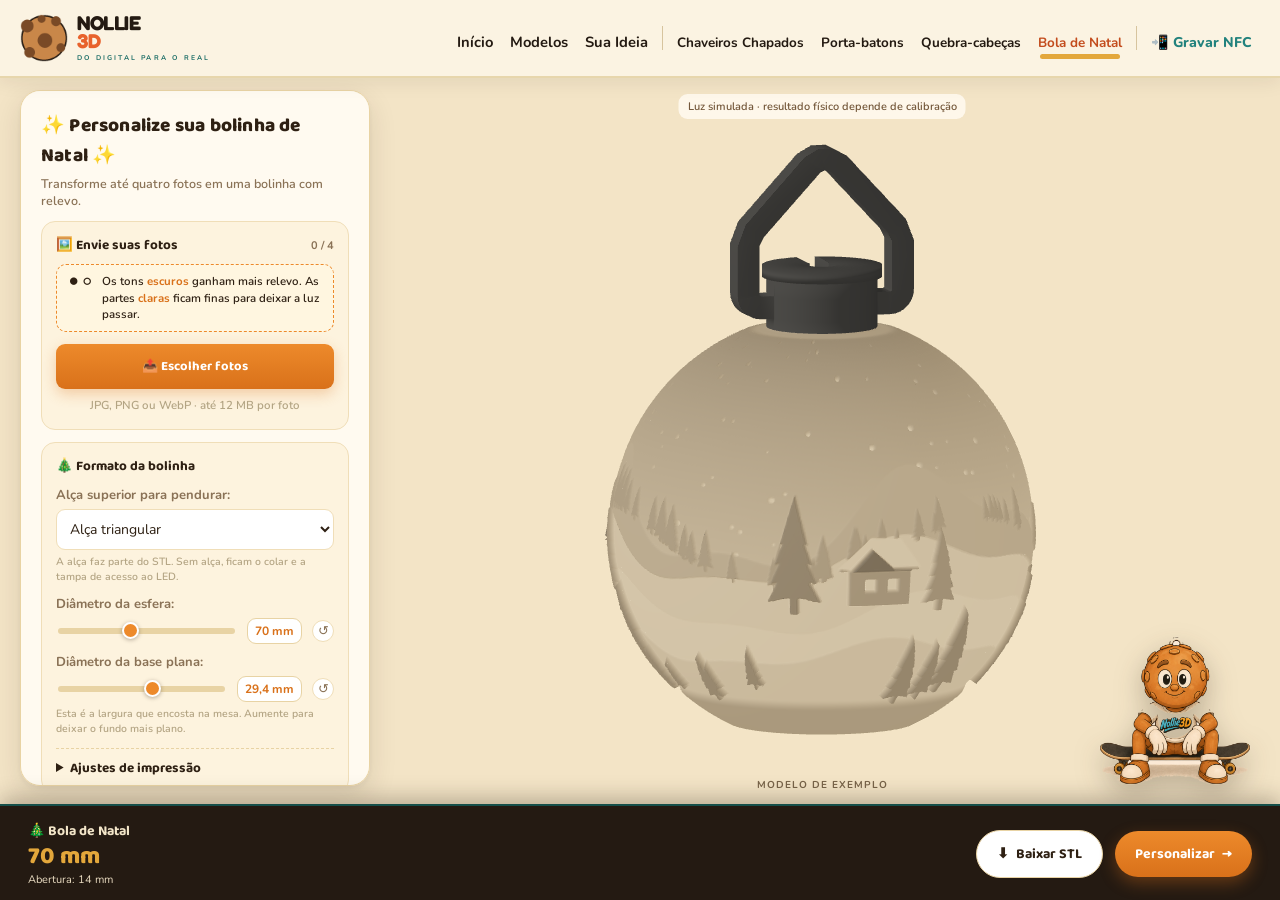
==== bolinha-de-natal.html @ ac1a0c57 "Add files via upload" ====
<!DOCTYPE html>
<html lang="pt-BR"><head><meta charset="utf-8"><meta name="viewport" content="width=device-width,initial-scale=1"><meta name="theme-color" content="#FBF4E3"><title>Nollie3D — Personalize sua Bola de Natal</title><link rel="icon" href="[data-uri]"><style>
            @import url('https://fonts.googleapis.com/css2?family=Baloo+2:wght@600;700;800&family=Fredoka:wght@500;600;700&family=Nunito:wght@0,400;0,600;0,700;0,800;1,600&display=swap');

            :root {
                --bg-page: #F6E6C8;
                --bg-card: #FFFAF0;
                --bg-card-alt: #FDF3DE;
                --border-soft: #E8D3A4;
                --border-soft-2: #F0DEB8;
                --text-dark: #2E2013;
                --text-muted: #8A7256;
                --text-faint: #B3A483;
                --accent-orange: #ED8A2B;
                --accent-orange-dark: #D9711A;
                --accent-orange-soft: #FBE1BE;
                --accent-green: #3FA34D;
                --accent-green-dark: #2E7D32;
                --accent-teal: #2FA6A0;
                --accent-teal-dark: #22827D;
                --accent-pink: #E8628F;
                --accent-red: #D9534F;
                --shadow-card: 0 10px 28px rgba(46,32,19,0.12), 0 2px 6px rgba(46,32,19,0.05);
                --radius-lg: 20px;
                --radius-md: 14px;
                --radius-sm: 9px;
                --nav-h: 72px;
                --order-h: 96px;
            }

            * { box-sizing: border-box; }

            html { -webkit-text-size-adjust: 100%; height: 100%; }

            /* Correção para mobile: force o browser a recalcular o viewport */
            html, body { min-height: 100%; min-height: -webkit-fill-available; }

            body {
                margin: 0;
                overflow: hidden;
                height: 100vh;
                height: 100dvh;
                background-color: var(--bg-page);
                color: var(--text-dark);
                font-family: 'Nunito', system-ui, sans-serif;
                overscroll-behavior: none;
            }

            h1, h2, .panel-title, .toggle-title, .card-heading, .nav-item, .nav-cta,
            .btn-outline, .btn-cta, .order-label, .order-price, .modal-btn, .modal-btn-small {
                font-family: 'Baloo 2', 'Nunito', sans-serif;
            }

            /* ===================== Topo / navegação ===================== */
            .top-nav {
                position: fixed;
                top: 0; left: 0; right: 0;
                height: var(--nav-h);
                background: var(--bg-card);
                border-bottom: 1px solid var(--border-soft);
                display: flex;
                align-items: center;
                justify-content: space-between;
                padding: 0 28px;
                z-index: 20;
                box-shadow: 0 2px 12px rgba(46,32,19,0.06);
            }
            .nav-logo { display: flex; align-items: center; }
            .nav-logo img { height: 40px; display: block; }
            .nav-links { display: flex; align-items: center; gap: 26px; }
            .nav-item {
                font-weight: 600;
                font-size: 14px;
                color: var(--text-muted);
                display: flex; align-items: center; gap: 6px;
                user-select: none;
                white-space: nowrap;
            }
            .nav-cta {
                background: var(--accent-orange-soft);
                color: var(--accent-orange-dark);
                border: 1.5px solid var(--accent-orange);
                padding: 9px 18px;
                border-radius: 999px;
                font-weight: 700;
                font-size: 13px;
                display: flex; align-items: center; gap: 6px;
                white-space: nowrap;
            }
            .nav-links a { text-decoration: none; }
            .nav-right { display: flex; align-items: center; gap: 20px; }
            .cart-badge, .user-btn {
                display: flex; align-items: center; gap: 6px;
                font-weight: 700; font-size: 14px;
                color: var(--text-dark);
                background: none; border: none; cursor: pointer;
                font-family: 'Baloo 2', sans-serif;
                padding: 4px;
            }
            .cart-badge { cursor: default; color: var(--text-muted); }
            .user-btn:hover { color: var(--accent-orange-dark); }

            /* Botão que mostra/oculta o painel de opções — só aparece no celular
               (ver media query mais abaixo), pra deixar o modelo 3D visível por
               padrão em telas pequenas, sem o painel tampando tudo. */
            .panel-toggle-btn {
                display: none;
                align-items: center; justify-content: center;
                background: var(--accent-orange-soft);
                border: 1.5px solid var(--accent-orange);
                color: var(--accent-orange-dark);
                width: 40px; height: 40px;
                border-radius: 50%;
                font-size: 17px;
                cursor: pointer;
                flex-shrink: 0;
            }

            /* Botão de menu (☰) — agrupa Início/Modelos/Sua Ideia e os modos
               Chaveiro/Porta-batom num menu que abre por baixo do cabeçalho,
               só no celular. Fica ao lado do botão de opções (⚙), sem sobrepor
               nada, pra facilitar o toque. */
            .mobile-menu-btn {
                display: none;
                align-items: center; justify-content: center;
                background: #fff;
                border: 1.5px solid var(--border-soft);
                color: var(--text-dark);
                width: 40px; height: 40px;
                border-radius: 50%;
                font-size: 16px;
                cursor: pointer;
                flex-shrink: 0;
            }
            .nollie-header-icons { display: none; align-items: center; gap: 8px; margin-left: auto; }

            /* ===================== Painel lateral ===================== */
            #ui-container {
                position: fixed;
                top: calc(var(--nav-h) + 18px);
                left: 20px;
                z-index: 10;
                background: var(--bg-card);
                border: 1px solid var(--border-soft);
                padding: 20px 20px 16px;
                border-radius: var(--radius-lg);
                box-shadow: var(--shadow-card);
                max-width: 350px;
                width: 350px;
                max-height: calc(100vh - var(--nav-h) - var(--order-h) - 36px);
                overflow-y: auto;
            }
            .panel-title {
                margin: 0;
                font-size: 19px;
                font-weight: 800;
                color: var(--text-dark);
                letter-spacing: .2px;
            }
            .panel-sub {
                margin: 4px 0 0;
                font-size: 12.5px;
                color: var(--text-muted);
                font-weight: 600;
            }

            .upload-area { margin-top: 12px; }
            .upload-btn {
                display: flex; align-items: center; justify-content: center; gap: 8px;
                width: 100%;
                background: linear-gradient(180deg, var(--accent-orange), var(--accent-orange-dark));
                color: #fff;
                font-family: 'Baloo 2', sans-serif;
                font-weight: 700;
                font-size: 13.5px;
                padding: 12px;
                border-radius: var(--radius-sm);
                cursor: pointer;
                border: none;
                box-shadow: 0 5px 14px rgba(217,113,26,.30);
                transition: transform .12s ease, box-shadow .12s ease;
            }
            .upload-btn:hover { transform: translateY(-1px); box-shadow: 0 7px 18px rgba(217,113,26,.4); }
            input[type="file"]#imageInput {
                position: absolute;
                width: 1px; height: 1px;
                padding: 0; margin: -1px;
                overflow: hidden;
                clip: rect(0,0,0,0);
                white-space: nowrap;
                border: 0;
            }
            .upload-filename {
                display: block;
                margin-top: 8px;
                font-size: 11.5px;
                color: var(--text-faint);
                font-weight: 600;
                text-align: center;
            }

            .option-group {
                margin-top: 12px;
                background: var(--bg-card-alt);
                border: 1px solid var(--border-soft-2);
                padding: 12px 14px;
                border-radius: var(--radius-md);
            }
            .option-group label { display: flex; align-items: center; gap: 8px; font-size: 13px; cursor: pointer; margin-bottom: 5px; }

            .card-heading {
                display: flex; align-items: center; gap: 8px;
                font-weight: 700; font-size: 13.5px; color: var(--text-dark);
                margin-bottom: 2px;
            }
            .chk-badge {
                width: 17px; height: 17px; border-radius: 6px;
                background: var(--accent-green); color: #fff;
                font-size: 11px; font-weight: 800;
                display: flex; align-items: center; justify-content: center;
                flex-shrink: 0;
            }

            /* Linha com toggle (chave liga/desliga) para opções booleanas */
            .toggle-row { display: flex; align-items: center; gap: 10px; cursor: pointer; margin-bottom: 0; }
            .toggle-title { flex-grow: 1; font-weight: 700; font-size: 13.5px; color: var(--text-dark); line-height: 1.3; }
            .toggle-title small { display: block; font-weight: 600; font-size: 11px; color: var(--text-muted); }
            .toggle-switch { position: relative; display: inline-block; width: 40px; height: 23px; flex-shrink: 0; }
            .toggle-switch input { opacity: 0; width: 0; height: 0; position: absolute; }
            .toggle-slider {
                position: absolute; inset: 0; background: #E3D2AC;
                border-radius: 999px; cursor: pointer; transition: background .18s ease;
            }
            .toggle-slider::before {
                content: ""; position: absolute; width: 17px; height: 17px; left: 3px; top: 3px;
                background: #fff; border-radius: 50%; transition: transform .18s ease;
                box-shadow: 0 1px 3px rgba(0,0,0,.25);
            }
            .toggle-switch input:checked + .toggle-slider { background: var(--accent-green); }
            .toggle-switch input:checked + .toggle-slider::before { transform: translateX(17px); }
            .toggle-switch input:focus-visible + .toggle-slider { outline: 2px solid var(--accent-teal); outline-offset: 2px; }
            .toggle-hint { font-size: 11px; color: var(--text-faint); margin-top: 4px; font-weight: 600; }

            .sub-menu {
                margin-left: 4px; margin-top: 10px; padding-left: 12px;
                border-left: 2px solid var(--accent-teal);
            }
            .sub-menu.ring-sub { border-left-color: var(--accent-orange); }

            .mini-check {
                display: flex; align-items: center; gap: 8px;
                font-size: 12px; color: var(--text-muted); font-weight: 600; cursor: pointer;
                margin-top: 8px; margin-bottom: 0;
            }
            .mini-check:first-child { margin-top: 0; }
            .mini-check input[type="checkbox"] {
                appearance: none; -webkit-appearance: none;
                width: 16px; height: 16px; flex-shrink: 0;
                border: 2px solid var(--accent-orange); border-radius: 5px;
                background: #fff; cursor: pointer; position: relative;
            }
            .mini-check input[type="checkbox"]:checked { background: var(--accent-orange); }
            .mini-check input[type="checkbox"]:checked::after {
                content: "\2713"; position: absolute; inset: 0;
                display: flex; align-items: center; justify-content: center;
                color: #fff; font-size: 11px; font-weight: 800;
            }

            .field-label { font-size: 12px; color: var(--text-muted); font-weight: 700; margin-bottom: 4px; display: block; }
            .field-note { font-size: 10.5px; color: var(--text-faint); margin-top: 4px; font-weight: 600; }

            /* ===== Pequenos guias visuais: explicam o que cada função faz na peça ===== */
            .mini-guide {
                display: flex; align-items: flex-start; gap: 8px;
                background: #FFF6E0; border: 1.5px dashed var(--accent-orange);
                border-radius: 10px; padding: 8px 10px; margin: 8px 0 10px;
                font-size: 11.5px; line-height: 1.45; color: var(--text-dark); font-weight: 600;
            }
            .mini-guide .mini-guide-icon { font-size: 16px; line-height: 1.2; flex-shrink: 0; }
            .mini-guide strong { color: var(--accent-orange-dark); }
            .mini-guide.teal { background: #EAF7F6; border-color: var(--accent-teal); }
            .mini-guide.teal strong { color: var(--accent-teal-dark); }
            .mini-guide.pink { background: #FCEAF1; border-color: var(--accent-pink); }
            .mini-guide.pink strong { color: var(--accent-pink); }
            .mini-guide.green { background: #EAF7EC; border-color: var(--accent-green); }
            .mini-guide.green strong { color: var(--accent-green-dark); }

            /* Cabeçalhos de sub-seção numerados (usados no porta-batom) */
            .step-heading { display: flex; align-items: center; gap: 8px; margin: 4px 0 6px; padding-top: 8px; border-top: 1px dashed var(--border-soft-2); }
            .step-heading:first-of-type { border-top: none; padding-top: 0; }
            .step-badge {
                width: 20px; height: 20px; border-radius: 50%;
                background: var(--accent-orange); color: #fff;
                font-size: 11px; font-weight: 800;
                display: flex; align-items: center; justify-content: center; flex-shrink: 0;
            }
            .step-badge.teal { background: var(--accent-teal); }
            .section-title { font-family: 'Baloo 2', sans-serif; font-weight: 800; font-size: 13.5px; color: var(--text-dark); }

            .slider-container { display: flex; align-items: center; gap: 10px; font-size: 13px; }
            .slider-container input[type="range"] {
                flex-grow: 1; cursor: pointer;
                -webkit-appearance: none; appearance: none;
                height: 6px; border-radius: 999px;
                background: var(--border-soft);
                outline: none;
            }
            .slider-container input[type="range"]::-webkit-slider-thumb {
                -webkit-appearance: none;
                width: 17px; height: 17px; border-radius: 50%;
                background: var(--accent-orange);
                border: 2px solid #fff;
                box-shadow: 0 1px 4px rgba(46,32,19,.35);
                cursor: pointer;
            }
            .slider-container input[type="range"]::-moz-range-thumb {
                width: 17px; height: 17px; border-radius: 50%;
                background: var(--accent-orange);
                border: 2px solid #fff;
                box-shadow: 0 1px 4px rgba(46,32,19,.35);
                cursor: pointer;
            }
            .slider-val-input {
                width: 50px;
                text-align: right;
                font-weight: 800;
                color: var(--accent-orange-dark);
                background: #fff;
                border: 1px solid var(--border-soft);
                border-radius: var(--radius-sm);
                font-size: 13px;
                padding: 4px 6px;
                font-family: 'Nunito', sans-serif;
            }
            .slider-val-input:focus { outline: none; border-color: var(--accent-orange); }
            .unit-label { font-size: 12px; color: var(--text-muted); min-width: 16px; }

            .reset-field-btn {
                flex: 0 0 auto;
                width: 22px; height: 22px;
                border-radius: 50%;
                border: 1px solid var(--border-soft-2);
                background: #fff;
                color: var(--text-muted);
                cursor: pointer;
                display: flex; align-items: center; justify-content: center;
                font-size: 13px; line-height: 1; padding: 0;
                transition: background .15s, color .15s, border-color .15s, transform .2s;
            }
            .reset-field-btn:hover { background: var(--accent-orange); color: #fff; border-color: var(--accent-orange); transform: rotate(-70deg); }
            .reset-field-btn:active { transform: rotate(-140deg) scale(0.92); }

            /* Overlay de carregamento — fica fixo sobre o preview 3D (e não só
               dentro do painel lateral) porque no celular o painel de opções
               costuma estar fechado durante o upload/processamento; assim o
               usuário sempre vê que algo está acontecendo, não importa a tela.
               Fica centralizado na tela pra não ser coberto pela barra de
               encomenda fixa no rodapé. */
            #loading {
                display: none;
                position: fixed;
                left: 50%;
                top: 50%;
                transform: translate(-50%, -50%);
                z-index: 200;
                align-items: center;
                gap: 11px;
                background: rgba(46,32,19,0.92);
                color: #FFF7EA;
                font-weight: 700;
                font-size: 13px;
                padding: 13px 20px;
                border-radius: 999px;
                box-shadow: 0 12px 28px rgba(46,32,19,0.35), 0 2px 8px rgba(46,32,19,0.2);
                max-width: min(86vw, 360px);
                animation: loading-pop .18s ease-out;
            }
            .loading-spinner {
                width: 18px;
                height: 18px;
                flex-shrink: 0;
                border-radius: 50%;
                border: 2.5px solid rgba(255,247,234,0.28);
                border-top-color: var(--accent-orange);
                animation: loading-spin .7s linear infinite;
            }
            @keyframes loading-spin { to { transform: rotate(360deg); } }
            @keyframes loading-pop {
                from { opacity: 0; transform: translate(-50%, -50%) scale(.94); }
                to   { opacity: 1; transform: translate(-50%, -50%) scale(1); }
            }

            #ui-container::-webkit-scrollbar { width: 8px; }
            #ui-container::-webkit-scrollbar-thumb { background: var(--border-soft); border-radius: 4px; }
            #ui-container::-webkit-scrollbar-track { background: transparent; }

            /* --- Cores de filamento --- */
            .swatch-grid { display: flex; flex-wrap: wrap; gap: 8px; }
            .swatch-btn {
                width: 28px; height: 28px; border-radius: 50%;
                border: 2px solid var(--border-soft);
                cursor: pointer; padding: 0; position: relative;
                transition: transform 0.15s, border-color 0.15s;
            }
            .swatch-btn:hover { transform: scale(1.12); }
            .swatch-btn.selected {
                border-color: var(--accent-orange);
                box-shadow: 0 0 0 2px rgba(237,138,43,0.30);
            }
            .swatch-btn.neutral {
                background-image:
                    linear-gradient(45deg, #d8c397 25%, transparent 25%, transparent 75%, #d8c397 75%),
                    linear-gradient(45deg, #d8c397 25%, transparent 25%, transparent 75%, #d8c397 75%);
                background-color: #fff;
                background-size: 8px 8px;
                background-position: 0 0, 4px 4px;
            }
            .swatch-btn.preview-only { opacity: .48; filter: saturate(.8); border-style: dashed; }
            .swatch-btn.preview-only:hover { opacity: .82; }
            .swatch-btn.preview-only.selected { opacity: .9; }
            .swatch-btn.preview-only.available { opacity: 1; filter: none; border-style: solid; }
            .filament-preview-note { font-size: 11px; color: var(--text-muted); margin-top: 6px; min-height: 14px; }
            .filament-selected-label { font-size: 11px; color: var(--accent-green-dark); margin-top: 6px; min-height: 14px; font-weight: 700; }
            #filamentEmptyMsg { font-size: 11px; color: var(--text-muted); }
            #openAdminBtn {
                margin-top: 12px;
                background: none;
                border: 1px solid var(--border-soft);
                color: var(--text-muted);
                font-size: 11px;
                padding: 7px 8px;
                border-radius: var(--radius-sm);
                cursor: pointer;
                width: 100%;
                font-weight: 700;
            }
            #openAdminBtn:hover { border-color: var(--accent-orange); color: var(--accent-orange-dark); }

            /* --- Orçamento --- */
            .budget-grid { font-size: 12px; color: var(--text-muted); margin-top: 8px; display: grid; grid-template-columns: 1fr auto; row-gap: 6px; font-weight: 600; }
            .budget-grid .hl { color: var(--accent-green-dark); font-weight: 800; }
            /* Os cálculos internos não são exibidos ao cliente; o valor final fica
               no rodapé e o desconto por quantidade continua no painel. */
            .automatic-budget-details { display: none; }
            #budgetNfcValueAdd, #nfcValueAddNote, #laborNote { display: none !important; }
            .budget-grid span:has(+ #budgetNfcValueAdd) { display: none; }

            /* --- Modal de administração --- */
            .modal-overlay {
                position: fixed; inset: 0;
                background: rgba(46,32,19,0.5);
                z-index: 100;
                display: flex; align-items: center; justify-content: center;
            }
            .modal-box {
                background: var(--bg-card);
                border: 1px solid var(--border-soft);
                border-radius: var(--radius-lg);
                padding: 22px;
                width: 320px; max-width: 90vw; max-height: 80vh;
                overflow-y: auto;
                box-shadow: var(--shadow-card);
                color: var(--text-dark);
            }
            .modal-box h2 { font-family: 'Baloo 2', sans-serif; }
            .modal-close { background: none; border: none; color: var(--text-muted); font-size: 18px; cursor: pointer; line-height: 1; }
            .modal-close:hover { color: var(--text-dark); }
            .fit-preview-overlay { z-index: 130; background: rgba(20, 28, 27, .92); }
            /* O chaveiro usa o mesmo palco 1:1 do porta-batom. A diferença é que
               nele o molde é a própria silhueta, e não uma caixa retangular. */
            .fit-preview-overlay.keychain-fit-preview .fit-model { border:0; border-radius:0; background:transparent; box-shadow:none; }
            .fit-preview-overlay.keychain-fit-preview .fit-height-guide { left:calc(100% + 16px); right:auto; }
            .fit-preview-overlay.keychain-fit-preview .fit-height-guide::before { left:6px; right:auto; border-left:1px solid #fff; border-right:0; }
            .fit-preview-overlay.keychain-fit-preview .fit-height-label { left:22px; right:auto; }
            .fit-preview-toolbar { position:absolute; top:16px; left:16px; right:16px; z-index:3; display:flex; justify-content:space-between; gap:12px; align-items:flex-start; color:#fff; pointer-events:none; }
            .fit-preview-toolbar > * { pointer-events:auto; }
            .fit-preview-title { margin:0; font:800 18px/1.1 'Baloo 2',sans-serif; }
            .fit-preview-help { margin:4px 0 0; max-width:620px; font:600 12px/1.35 'Nunito',sans-serif; color:#e7f2ef; }
            .fit-preview-calibrate { border:1px solid #f3e6c9; border-radius:9px; background:#e3a73b; color:#241a12; font:800 12px 'Nunito',sans-serif; padding:9px 12px; cursor:pointer; white-space:nowrap; }
            .fit-preview-close { border:1px solid rgba(255,255,255,.55); border-radius:50%; width:36px; height:36px; background:#fff; color:#173d39; cursor:pointer; font-size:20px; }
            .fit-preview-stage { position:absolute; inset:0; z-index:1; overflow:hidden; display:flex; align-items:center; justify-content:center; }
            .fit-preview-controls { position:absolute; z-index:3; left:16px; bottom:16px; width:min(300px,calc(100vw - 32px)); padding:12px; border:1px solid rgba(255,255,255,.35); border-radius:12px; background:rgba(12,38,35,.92); color:#fff; box-shadow:0 6px 22px rgba(0,0,0,.3); font:600 12px 'Nunito',sans-serif; }
            .fit-preview-controls label { display:block; margin-top:8px; }
            .fit-preview-controls .fit-control-line { display:flex; align-items:center; gap:8px; margin-top:3px; }
            .fit-preview-controls input[type="range"] { flex:1; accent-color:#e3a73b; }
            .fit-preview-controls input[type="number"] { width:58px; padding:5px; border:1px solid #b8d8d2; border-radius:6px; font:700 12px 'Nunito',sans-serif; }
            .fit-model { position:relative; flex:none; border:2px solid #f3e6c9; border-radius:14px 14px 7px 7px; background:rgba(28,104,96,.38); box-shadow:0 0 0 1px rgba(255,255,255,.22), 0 8px 30px rgba(0,0,0,.38); }
            .fit-cavity { position:absolute; left:50%; transform:translateX(-50%); top:0; height:100%; border:2px dashed #fff; border-bottom:0; background:rgba(255,255,255,.10); box-sizing:border-box; }
            .fit-diameter-guide { position:absolute; left:50%; transform:translateX(-50%); top:-22px; height:14px; border-left:1px solid #fff; border-right:1px solid #fff; }
            .fit-diameter-guide::before { content:''; position:absolute; top:6px; left:0; right:0; border-top:1px solid #fff; }
            .fit-diameter-label { position:absolute; top:-43px; left:50%; transform:translateX(-50%); color:#fff; white-space:nowrap; font:700 12px 'Nunito',sans-serif; }
            .fit-height-guide { position:absolute; right:calc(100% + 16px); top:0; width:14px; border-top:1px solid #fff; border-bottom:1px solid #fff; }
            .fit-height-guide::before { content:''; position:absolute; right:6px; top:0; bottom:0; border-right:1px solid #fff; }
            .fit-height-label { position:absolute; right:22px; top:50%; transform:translateY(-50%); color:#fff; white-space:nowrap; font:700 12px 'Nunito',sans-serif; }
            .fit-keychain-silhouette { position:absolute; inset:0; width:100%; height:100%; overflow:visible; filter:drop-shadow(0 5px 10px rgba(0,0,0,.38)); }
            .fit-keychain-silhouette path { fill:rgba(45,151,139,.7); stroke:#f3e6c9; stroke-width:1.5; vector-effect:non-scaling-stroke; }
            .fit-coin { position:absolute; border-radius:50%; box-sizing:border-box; background:radial-gradient(circle,#d8c990 0 45%,#a9802b 47% 100%); border:2px solid #f3df92; box-shadow:0 2px 8px rgba(0,0,0,.45); color:#382d10; display:grid; place-items:center; font:800 10px 'Nunito',sans-serif; }
            .fit-screen-warning { position:absolute; z-index:2; bottom:16px; left:50%; transform:translateX(-50%); max-width:min(680px,90vw); padding:9px 12px; border-radius:10px; background:rgba(0,0,0,.6); color:#fff4c6; font:600 12px/1.35 'Nunito',sans-serif; text-align:center; }
            .modal-input {
                width: 100%; box-sizing: border-box;
                padding: 9px 10px; margin-top: 8px;
                background: #fff;
                border: 1px solid var(--border-soft);
                border-radius: var(--radius-sm);
                color: var(--text-dark);
                font-size: 13px;
                font-family: 'Nunito', sans-serif;
            }
            .modal-btn {
                width: 100%; margin-top: 12px; padding: 11px;
                background: linear-gradient(180deg, var(--accent-orange), var(--accent-orange-dark));
                color: #fff; border: none; border-radius: 999px;
                cursor: pointer; font-weight: 700;
            }
            .modal-btn-small {
                padding: 7px 11px;
                background: var(--bg-card-alt);
                color: var(--text-dark);
                border: 1px solid var(--border-soft);
                border-radius: var(--radius-sm);
                cursor: pointer; font-size: 12px; font-weight: 700;
            }
            .filament-row { display: flex; align-items: center; gap: 8px; padding: 8px 0; border-bottom: 1px solid var(--border-soft-2); font-size: 13px; }
            .filament-row .dot { width: 18px; height: 18px; border-radius: 50%; flex-shrink: 0; border: 1px solid var(--border-soft); }
            .filament-row .name { flex-grow: 1; }
            .filament-row .del-btn { background: none; border: none; color: var(--accent-red); cursor: pointer; font-size: 15px; }
            .order-confirm-box { width: 460px; }
            .order-confirm-box p, .order-confirm-box li { font-size: 13px; line-height: 1.45; }
            .order-warning { padding: 11px; border-radius: var(--radius-sm); background: #fff3d9; color: #704b00; }
            .order-confirm-box textarea { min-height: 74px; resize: vertical; }
            .order-confirm-actions { display: flex; gap: 8px; margin-top: 12px; }
            .order-confirm-actions button { margin-top: 0; }

            /* ===================== Canvas 3D ===================== */
            #canvas-container { width: 100vw; height: 100vh; height: 100dvh; touch-action: none; }
            #canvas-container canvas { display: block; width: 100% !important; height: 100% !important; touch-action: none; }

            /* ===================== Mascote + dica ===================== */
            #mascotDock {
                position: fixed;
                right: 26px;
                bottom: calc(var(--order-h) + 16px);
                z-index: 15;
                display: flex;
                flex-direction: column;
                align-items: flex-end;
                pointer-events: none;
            }
            #mascotImg {
                width: 158px;
                height: auto;
                display: block;
                pointer-events: auto;
                cursor: pointer;
                filter: drop-shadow(0 10px 14px rgba(46,32,19,0.28));
                user-select: none;
                -webkit-user-drag: none;
            }
            #mascotTooltip {
                pointer-events: auto;
                position: relative;
                margin-bottom: 14px;
                margin-right: 6px;
                max-width: 210px;
                background: var(--bg-card);
                border: 1.5px solid var(--border-soft);
                border-radius: 16px;
                padding: 12px 14px 11px;
                box-shadow: var(--shadow-card);
                opacity: 0;
                transform: translateY(8px) scale(.96);
                transition: opacity .3s ease, transform .3s ease;
            }
            #mascotTooltip.visible { opacity: 1; transform: translateY(0) scale(1); }
            #mascotTooltip::after {
                content: "";
                position: absolute; bottom: -8px; right: 30px;
                width: 15px; height: 15px;
                background: var(--bg-card);
                border-right: 1.5px solid var(--border-soft);
                border-bottom: 1.5px solid var(--border-soft);
                transform: rotate(45deg);
            }
            .tooltip-close {
                position: absolute; top: 6px; right: 8px;
                background: none; border: none;
                color: var(--text-faint); font-size: 15px;
                cursor: pointer; line-height: 1; padding: 2px;
            }
            .tooltip-close:hover { color: var(--text-dark); }
            .tooltip-title {
                font-family: 'Baloo 2', sans-serif;
                font-weight: 700; font-size: 12.5px;
                color: var(--text-dark);
                margin: 0 16px 7px 0;
            }
            .tooltip-item {
                display: flex; align-items: center; gap: 7px;
                font-size: 11.5px; color: var(--text-muted);
                font-weight: 700;
                margin-top: 5px;
            }
            .tooltip-item .ic { font-size: 13px; }

            /* ===================== Guia "voltar ao site" (mobile) =====================
               Balão que aponta para o logo no topo, explicando que é o caminho
               de volta ao site principal da Nollie3D. Some sozinho e não volta
               a aparecer depois da primeira vez (controlado via localStorage). */
            #backHomeHint {
                position: fixed;
                top: calc(var(--nav-h) + 10px);
                left: 14px;
                z-index: 55;
                max-width: 230px;
                background: var(--accent-teal-dark);
                color: #fff;
                border-radius: 14px;
                padding: 11px 30px 11px 13px;
                box-shadow: 0 12px 26px rgba(34,130,125,0.35);
                font-size: 12.5px;
                font-weight: 700;
                line-height: 1.35;
                opacity: 0;
                transform: translateY(-6px) scale(.96);
                pointer-events: none;
                transition: opacity .25s ease, transform .25s ease;
            }
            #backHomeHint.visible { opacity: 1; transform: translateY(0) scale(1); pointer-events: auto; }
            #backHomeHint::before {
                content: "";
                position: absolute; top: -7px; left: 26px;
                width: 13px; height: 13px;
                background: var(--accent-teal-dark);
                transform: rotate(45deg);
            }
            #backHomeHint .tooltip-close { color: rgba(255,255,255,0.85); }
            #backHomeHint .tooltip-close:hover { color: #fff; }
            @media (min-width: 801px) { #backHomeHint { display: none !important; } }

            /* ===================== Aviso "mais rápido no computador" (mobile) =====================
               A geração do modelo 3D é bem mais pesada pro processador do
               celular. Esse banner avisa o usuário, no topo da tela, que a
               experiência é mais fluida no computador. Fica visível até o
               usuário fechar (aí não volta a aparecer, via localStorage). */
            #desktopSpeedHint {
                display: none;
                position: fixed;
                top: var(--nav-h);
                left: 0; right: 0;
                z-index: 45;
                background: var(--accent-teal-dark);
                color: #fff;
                font-size: 12px;
                font-weight: 700;
                line-height: 1.35;
                padding: 9px 34px 9px 16px;
                text-align: center;
                box-shadow: 0 6px 16px rgba(34,130,125,0.25);
            }
            #desktopSpeedHint.visible { display: block; }
            #desktopSpeedHint .tooltip-close {
                position: absolute;
                right: 10px; top: 50%;
                transform: translateY(-50%);
                color: rgba(255,255,255,0.85);
            }
            #desktopSpeedHint .tooltip-close:hover { color: #fff; }
            @media (min-width: 801px) { #desktopSpeedHint { display: none !important; } }

            /* ===================== Barra de pedido (inferior) ===================== */
            #orderBar {
                position: fixed; left: 0; right: 0; bottom: 0; z-index: 50;
                background: var(--bg-card);
                border-top: 1px solid var(--border-soft);
                box-shadow: 0 -6px 20px rgba(46,32,19,0.08);
                padding: 14px 28px;
                display: flex; align-items: center; justify-content: space-between;
                gap: 16px; flex-wrap: wrap;
                height: var(--order-h);
            }
            .order-info { display: flex; flex-direction: column; gap: 2px; }
            .order-label { font-size: 14px; color: var(--text-muted); font-weight: 700; }
            .order-price { color: var(--accent-green-dark); font-size: 24px; font-weight: 800; }
            .order-actions { display: flex; align-items: center; gap: 12px; }
            .btn-outline, .btn-cta {
                display: flex; align-items: center; gap: 7px;
                padding: 12px 20px;
                border-radius: 999px;
                cursor: pointer;
                font-weight: 700;
                font-size: 14px;
                transition: transform .12s ease, box-shadow .12s ease, opacity .12s ease;
                white-space: nowrap;
            }
            .btn-outline {
                background: #fff;
                border: 1.5px solid var(--border-soft);
                color: var(--text-dark);
            }
            .btn-outline:hover { border-color: var(--accent-orange); color: var(--accent-orange-dark); }
            .btn-outline:disabled { opacity: .55; cursor: not-allowed; }
            .btn-cta {
                background: linear-gradient(180deg, var(--accent-orange), var(--accent-orange-dark));
                color: #fff; border: none;
                text-decoration: none;
                box-shadow: 0 6px 16px rgba(217,113,26,.35);
            }
            .btn-cta:hover { transform: translateY(-1px); box-shadow: 0 8px 20px rgba(217,113,26,.45); }

            #wholesaleMsg { font-size: 11px; color: var(--accent-orange-dark); margin-top: 6px; font-weight: 700; }
            #nfcValueAddNote, #laborNote { font-size: 11px; color: var(--text-faint); margin-top: 4px; font-weight: 600; }

            @media (max-width: 800px) {
                :root { --nav-h: 52px; --order-h: 70px; }

                .top-nav { padding: 0 10px; }
                .nav-logo img { height: 28px; }
                .nollie-header .logo { position: relative; }
                .nollie-header .logo::after {
                    content: "‹";
                    position: absolute;
                    top: -6px; left: -10px;
                    width: 16px; height: 16px;
                    border-radius: 50%;
                    background: var(--accent-teal-dark);
                    color: #fff;
                    font-weight: 800;
                    font-size: 12px;
                    line-height: 16px;
                    text-align: center;
                    box-shadow: 0 2px 6px rgba(46,32,19,0.25);
                }
                .nav-links { display: none; }
                .nav-right { gap: 8px; }
                .nollie-header-icons { display: flex; }
                .panel-toggle-btn,
                .mobile-menu-btn {
                    display: flex;
                    width: 38px;
                    height: 38px;
                    font-size: 15px;
                }
                .user-btn { font-size: 11.5px; }

                /* Painel de opções vira um overlay compacto,
                   escondido por padrão (ver JS) pra não tampar o modelo 3D. */
                #ui-container {
                    left: 8px; right: 8px;
                    width: auto;
                    max-width: none;
                    top: calc(var(--nav-h) + 6px);
                    /* Painel bem compacto: ~30% da tela, resto é o modelo 3D */
                    max-height: 30vh;
                    padding: 8px 10px 8px;
                    z-index: 30;
                    overflow-y: auto;
                }
                #ui-container.panel-collapsed { display: none; }

                /* Título e subtítulo mais compactos */
                .panel-title { font-size: 14px; }
                .panel-sub { font-size: 10.5px; margin-top: 2px; }

                /* Botão de upload menor */
                .upload-area { margin-top: 8px; }
                .upload-btn { padding: 9px; font-size: 12px; }
                .upload-filename { font-size: 10.5px; margin-top: 5px; }

                /* Grupos de opções mais compactos */
                .option-group { margin-top: 8px; padding: 8px 10px; border-radius: 10px; }
                .option-group label { font-size: 12px; margin-bottom: 3px; }
                .card-heading { font-size: 12px; margin-bottom: 1px; }

                /* Toggle rows mais compactas */
                .toggle-title { font-size: 12px; }
                .toggle-title small { font-size: 10px; }
                .toggle-hint { font-size: 10px; margin-top: 2px; }

                /* Sliders compactos */
                .field-label { font-size: 11px; margin-bottom: 2px; }
                .field-note { font-size: 9.5px; margin-top: 2px; }
                .mini-guide { font-size: 10.5px; padding: 7px 8px; }
                .mini-guide .mini-guide-icon { font-size: 14px; }
                .step-badge { width: 18px; height: 18px; font-size: 10px; }
                .section-title { font-size: 12.5px; }
                .slider-val-input { width: 44px; font-size: 12px; padding: 3px 5px; }
                .unit-label { font-size: 11px; }

                /* Controles touch — um pouco maiores que antes, pra ficar mais
                   fácil de acertar o toque no celular */
                .toggle-switch { width: 42px; height: 24px; }
                .toggle-slider::before { width: 18px; height: 18px; left: 3px; top: 3px; }
                .toggle-switch input:checked + .toggle-slider::before { transform: translateX(18px); }
                .slider-container input[type="range"] { padding: 8px 0; }
                .slider-container input[type="range"]::-webkit-slider-thumb,
                .slider-container input[type="range"]::-moz-range-thumb { width: 22px; height: 22px; }
                .swatch-btn { width: 32px; height: 32px; }
                .mini-check input[type="checkbox"] { width: 20px; height: 20px; }

                /* Mascote menor e mais pra dentro da tela, sem invadir a order bar */
                #mascotDock { right: 14px; bottom: calc(var(--order-h) + 10px); }
                #mascotImg { width: 84px; }
                #mascotTooltip { max-width: 168px; padding: 10px 12px 9px; }

                /* Barra de pedido: empilha informação e ações, com espaço pro
                   notch/gestos do celular (safe-area-inset). */
                #orderBar {
                    flex-direction: row;
                    align-items: center;
                    gap: 10px;
                    height: var(--order-h);
                    padding: 8px 12px calc(8px + env(safe-area-inset-bottom, 0px));
                    flex-wrap: nowrap;
                }
                .order-info { align-items: flex-start; text-align: left; flex-shrink: 0; gap: 0; }
                .order-label { font-size: 10.5px; }
                .order-price { font-size: 17px; }
                .order-actions { justify-content: flex-end; gap: 8px; flex: 1; }
                .btn-outline, .btn-cta { flex: 1 1 0; justify-content: center; padding: 10px 8px; font-size: 12px; }
                .btn-outline span.lbl, .btn-cta span.lbl { display: inline; }

                /* Modais mais estreitos cabem melhor em telas pequenas */
                .modal-box { width: calc(100vw - 32px); padding: 18px; }
            }

            @media (max-width: 400px) {
                /* Mascote menor em telas bem estreitas, mas sempre visível */
                #mascotDock { right: 8px; bottom: calc(var(--order-h) + 6px); }
                #mascotImg { width: 60px; }
                #mascotTooltip { max-width: 140px; font-size: 10px; padding: 8px 10px 7px; display: none; }
            }


            /* Cabeçalho compartilhado com o site principal da Nollie3D */
            .nollie-header{
                height:78px;
                padding:0 5.5%;
                background:rgba(251,244,227,.96);
                border-bottom:2px solid #e7d6ac;
                box-shadow:0 4px 18px rgba(36,26,15,.08);
                font-family:'Nunito',sans-serif;
            }
            .nollie-header .logo{display:flex;align-items:center;gap:9px;text-decoration:none;color:#241a12;min-width:210px;}
            .nollie-header .logo img{width:48px;height:48px;object-fit:contain;display:block;}
            .nollie-header .logo-text{font-family:'Fredoka','Nunito',sans-serif;font-weight:700;font-size:1.25rem;line-height:.9;letter-spacing:-.5px;display:flex;flex-direction:column;}
            .nollie-header .logo-text span{color:#e8622c;}
            .nollie-header .logo-text small{font-family:'Nunito',sans-serif;font-size:.43rem;letter-spacing:2.2px;color:#1f6f68;margin-top:5px;}
            .nollie-nav{display:flex;align-items:center;gap:6px;position:absolute;left:50%;transform:translateX(-50%);}
            .nollie-nav a{color:#241a12;text-decoration:none;font-family:'Nunito',sans-serif;font-weight:700;font-size:.92rem;padding:28px 14px 20px;position:relative;white-space:nowrap;}
            .nollie-nav a:hover,.nollie-nav a.active{color:#c34c1d;}
            .nollie-nav a.active::after{content:"";position:absolute;left:14px;right:14px;bottom:13px;height:5px;background:#e3a73b;border-radius:4px;}
            .nollie-nav .nav-divider{width:1px;height:24px;background:#d7c49e;margin:0 5px;}
            .nollie-nav .generator-link{padding-left:16px;}
            .nollie-nav .generator-tab{appearance:none;border:0;background:transparent;color:#241a12;font-family:'Nunito',sans-serif;font-weight:700;font-size:.84rem;padding:28px 10px 20px;position:relative;white-space:nowrap;cursor:pointer;}
            .nollie-nav .generator-tab:hover,.nollie-nav .generator-tab.active{color:#c34c1d;}
            .nollie-nav .generator-tab.active::after{content:"";position:absolute;left:10px;right:10px;bottom:13px;height:5px;background:#e3a73b;border-radius:4px;}
            .nollie-nav .nfc-tab-link{color:#22827D;text-decoration:none;font-family:'Nunito',sans-serif;font-weight:800;font-size:.88rem;padding:28px 14px 20px;position:relative;white-space:nowrap;}
            .nollie-nav .nfc-tab-link:hover{color:#166b66;}
            .product-mode-picker{display:none;}
            .nollie-actions{margin-left:auto;display:flex;gap:10px;}
            .nollie-icon{width:42px;height:42px;border-radius:50%;border:2px solid #241a12;background:#fffdf7;color:#241a12;font:700 1.25rem/1 'Nunito',sans-serif;display:grid;place-items:center;cursor:pointer;}
            .nollie-icon:hover{background:#e8622c;color:#fff;border-color:#c34c1d;}
            #orderBar{background:#241a12;border-top:2px solid #154f4a;box-shadow:0 -6px 20px rgba(36,26,15,.28);}
            #orderBar .order-label{color:#f3e6c9;}
            #orderBar .order-price{color:#e3a73b;}
            @media(max-width:800px){
                .nollie-header{padding:0 4%;}
                .nollie-header .logo{min-width:auto;}
                .nollie-header .logo-text{display:none;}
                .nollie-actions{gap:5px;}
                .nollie-icon{width:36px;height:36px;font-size:1rem;}

                /* A navegação vira um menu que abre por baixo do cabeçalho,
                   em vez de espremer 5 itens numa linha só (o que ficava
                   ilegível e difícil de tocar). Fica escondida até o usuário
                   tocar no botão ☰. */
                .nollie-nav{
                    display:none;
                    position:fixed;
                    top:var(--nav-h);
                    left:0; right:0;
                    margin:0;
                    transform:none;
                    flex-direction:column;
                    align-items:stretch;
                    gap:0;
                    background:var(--bg-card);
                    border-bottom:1px solid var(--border-soft);
                    box-shadow:0 10px 24px rgba(46,32,19,.15);
                    z-index:40;
                    max-height:calc(100vh - var(--nav-h));
                    overflow-y:auto;
                    padding:6px 0;
                }
                .nollie-nav.mobile-open{ display:flex; }
                .nollie-nav a,.nollie-nav .generator-tab{
                    font-size:15px;
                    padding:14px 20px;
                    width:100%;
                    text-align:left;
                    background:none;
                }
                .nollie-nav .nav-divider{ display:none; }
                .nollie-nav a.active::after,
                .nollie-nav .generator-tab.active::after{
                    content:none;
                }
                .nollie-nav a.active,
                .nollie-nav .generator-tab.active{
                    background:var(--accent-orange-soft);
                    color:var(--accent-orange-dark);
                }
            }

/* Only controls unique to the ornament; shared components use the configurator stylesheet above. */
[hidden]{display:none!important}
#canvas-container{position:fixed;inset:0;background:#F3E4C6}
.preview-area{position:absolute;inset:86px 18px calc(var(--order-h) + 10px) 382px}
#view{width:100%;height:100%;position:absolute;inset:0;cursor:grab}
#view:active{cursor:grabbing}
#fallback{position:absolute;inset:38% 10% auto;text-align:center;color:var(--text-dark);pointer-events:none}
.preview-caption{position:absolute;left:50%;bottom:2px;transform:translateX(-50%);font:700 10px 'Nunito',sans-serif;letter-spacing:1px;color:#786449;pointer-events:none;white-space:nowrap}
#ui-container{scrollbar-width:thin;scrollbar-color:var(--border-soft) transparent;overscroll-behavior:contain}
#ui-container select{display:block;width:100%;padding:9px;border:1px solid var(--border-soft-2);border-radius:9px;font-family:'Nunito',sans-serif;font-size:14px;background:#fff;color:var(--text-dark)}
#ui-container .card-heading{margin-top:0}#ui-container .field-label{margin-top:9px}
.photo-count{margin-left:auto;color:var(--text-muted);font:700 11px 'Nunito',sans-serif}
#files{position:absolute;clip-path:inset(50%);width:1px;height:1px;overflow:hidden}
#files:focus-visible+label,.upload-area.drag label{outline:3px solid var(--accent-teal);outline-offset:3px}
#message:not(:empty){color:#994222}#thumbs:not(:empty){display:flex;gap:5px;flex-wrap:wrap;margin:8px 0}
#thumbs button{padding:2px;border:1px solid var(--border-soft);background:white;border-radius:8px;cursor:pointer}
#thumbs button[aria-pressed=true]{border:2px solid var(--accent-orange);padding:1px}
#thumbs img{display:block;width:45px;height:40px;border-radius:5px;object-fit:cover}
.photo-tools-row,.setting-line,.mode-switch{display:flex;gap:7px;align-items:center}
.photo-tools-row{margin:8px 0}.photo-tools-row .field-label{margin:0 auto 0 0!important}
.photo-action,.mode-switch button,.measure{font:700 12px 'Nunito',sans-serif;color:var(--text-dark);background:white;border:1px solid var(--border-soft);border-radius:9px;padding:4px 7px}
.photo-action,.mode-switch button{cursor:pointer}.mode-switch{gap:4px}.mode-switch button{flex:1 1 auto;min-height:30px;padding:3px}.mode-switch button[aria-pressed=true]{background:var(--accent-orange-soft);border-color:var(--accent-orange);color:#903c0c}
.measure{white-space:nowrap;color:var(--accent-orange-dark)}.slider-container input[type=range]{min-width:0}
#crop{display:block;width:100%;height:auto;border:1px solid var(--border-soft);border-radius:9px;cursor:grab;touch-action:none}
details{margin-top:12px;border-top:1px dashed var(--border-soft);padding-top:8px}details>summary.card-heading{cursor:pointer;display:list-item}details[open] summary{margin-bottom:7px}
.setting-line{margin-top:6px}.setting-line .field-label{margin:0 auto 0 0!important}.setting-line input{width:59px}
.order-price{line-height:1.1}.stat-opening{color:#e9dbc1;font-size:11px}
.mascot-trigger{background:transparent;border:0;padding:0;cursor:pointer;pointer-events:auto}
#mascotTooltip.visible{opacity:1}button:disabled{opacity:.52;cursor:not-allowed}
:focus-visible{outline:2px solid var(--accent-teal-dark);outline-offset:3px}
#view:focus-visible{outline-offset:-3px}
@media(min-width:801px) and (max-width:1390px){.nollie-header{padding:0 20px}.nollie-header .logo{min-width:0}.nollie-nav{position:static;transform:none;margin-left:auto;gap:1px}.nollie-nav a,.nollie-nav .generator-tab,.nollie-nav .nfc-tab-link{padding-left:8px;padding-right:8px}}
@media(min-width:801px) and (max-width:1090px){.nollie-header{padding:0 12px}.nollie-header .logo-text{display:none}.nollie-nav a,.nollie-nav .generator-tab,.nollie-nav .nfc-tab-link{font-size:.78rem;padding-left:6px;padding-right:6px}.nollie-nav .nav-divider{margin:0 2px}.nollie-header .logo img{width:38px;height:38px}}
@media(max-width:800px){
 .nollie-header{height:var(--nav-h);z-index:40}.nollie-header .logo img{width:38px;height:38px}
 .preview-area{inset:calc(var(--nav-h) + 6px) 5px calc(var(--order-h) + 8px)}
 body.options-open .preview-area{top:calc(var(--nav-h) + 30vh + 10px)}
 #ui-container{max-height:30vh;max-height:30dvh}.preview-caption{font-size:9px}
 #mascotTooltip.visible{display:block}.stat-opening{display:none}.order-actions{min-width:0}
 #orderBar .order-actions button{flex:0 1 auto;padding-left:11px;padding-right:11px}
}
@media(max-width:360px){#orderBar{gap:4px}.order-actions{gap:4px}#orderBar .order-actions button{padding-left:8px;padding-right:8px}}
@media(prefers-reduced-motion:reduce){*,*::before,*::after{transition:none!important}}

.optical-color{display:flex;align-items:center;gap:10px;font:700 12px 'Nunito',sans-serif;color:var(--text-muted)}
.optical-color input[type=color]{appearance:none;width:54px;height:34px;padding:3px;border:1px solid var(--border-soft);background:#fff;border-radius:9px;cursor:pointer}
.optical-swatches{display:flex;flex-wrap:wrap;gap:8px;margin:9px 0}
.optical-swatches button{border:2px solid #fff;box-shadow:0 0 0 1px var(--border-soft);border-radius:50%;width:27px;height:27px;background:var(--swatch);cursor:pointer}
.optical-swatches button[aria-pressed=true]{box-shadow:0 0 0 2px var(--accent-orange)}
.led-presets{margin-top:8px}
.optical-warning{font-size:11px;line-height:1.5;color:#715225}
.calibration-steps{display:grid;grid-template-columns:repeat(6,1fr);gap:3px;margin:10px 0}
.calibration-steps span{display:block;text-align:center;font-size:10px;color:var(--text-muted)}
.calibration-steps i{display:block;height:27px;margin-bottom:4px;border:1px solid var(--border-soft);border-radius:4px}
.lighting-note{position:absolute;top:8px;left:50%;transform:translateX(-50%);max-width:90%;padding:5px 9px;border-radius:9px;background:#fffaf0dc;color:#735739;font:600 11px 'Nunito',sans-serif;text-align:center;pointer-events:none}

/* Navegação dos quatro geradores: mesma ordem e espaçamento em todo o site. */
@media(min-width:801px){
  .nollie-header{gap:24px}
  .nollie-header .logo{min-width:0;flex-shrink:0}
  .nollie-nav{position:static;transform:none;margin-left:auto}
}
@media(min-width:801px) and (max-width:1390px){
  .nollie-header{padding:0 20px;gap:18px}
  .nollie-nav{gap:1px}
  .nollie-nav a,.nollie-nav .generator-tab,.nollie-nav .nfc-tab-link{padding-left:8px;padding-right:8px}
}
@media(min-width:801px) and (max-width:1090px){
  .nollie-header{padding:0 12px;gap:12px}
  .nollie-header .logo-text{display:none}
  .nollie-nav a,.nollie-nav .generator-tab,.nollie-nav .nfc-tab-link{font-size:.78rem;padding-left:6px;padding-right:6px}
}
.nollie-nav a:focus-visible,.nollie-nav button:focus-visible{outline:2px solid #22827d;outline-offset:-3px;border-radius:8px}
</style></head><body id="bolinha"><nav class="top-nav nollie-header">
            <a href="index.html#inicio" class="logo home-anchor-link">
                <img
                    src="[data-uri]"
                    alt="Nollie 3D"
                />
                <span class="logo-text"
                    >NOLLIE<span>3D</span
                    ><small>DO DIGITAL PARA O REAL</small></span
                >
            </a>
            <div
                class="nollie-nav"
                id="nollieNav"
                role="navigation"
                aria-label="Navegação principal"
            >
                <a href="index.html#inicio" class="home-anchor-link">Início</a>
                <a href="index.html#modelos" class="home-anchor-link"
                    >Modelos</a
                >
                <a href="index.html#ideia" class="home-anchor-link"
                    >Sua Ideia</a
                >
                <span class="nav-divider" aria-hidden="true"></span>
                <a class="generator-tab" href="personalizar.html#chaveiros-chapados">Chaveiros Chapados</a>
                <a class="generator-tab" href="personalizar.html#porta-batons">Porta-batons</a>
                <a class="generator-tab" href="personalizar.html#quebra-cabecas">Quebra-cabeças</a>
                <a href="#bolinha" class="generator-tab active" aria-current="page">Bola de Natal</a>
                <span class="nav-divider" aria-hidden="true"></span>
                <a href="gravar-nfc.html" class="nfc-tab-link">📲 Gravar NFC</a>
            </div>
            <div class="nollie-header-icons">
                <button
                    id="mobileMenuBtn"
                    class="mobile-menu-btn"
                    type="button"
                    aria-controls="nollieNav"
                    aria-expanded="false"
                    aria-label="Abrir menu"
                >
                    ☰
                </button>
                <button
                    id="panelToggleBtn"
                    class="panel-toggle-btn"
                    type="button"
                    aria-controls="ui-container"
                    aria-expanded="false"
                    aria-label="Mostrar opções"
                >
                    ⚙
                </button>
            </div>
        </nav><main><aside id="ui-container" class="panel-collapsed" aria-label="Personalização"><h1 class="panel-title">✨ Personalize sua bolinha de Natal ✨</h1><p class="panel-sub">Transforme até quatro fotos em uma bolinha com relevo.</p><section class="option-group"><h2 class="card-heading">🖼️ Envie suas fotos <span id="count" class="photo-count">0 / 4</span></h2><div class="mini-guide"><span class="mini-guide-icon">⚫⚪</span><span>Os tons <strong>escuros</strong> ganham mais relevo. As partes <strong>claras</strong> ficam finas para deixar a luz passar.</span></div><div class="upload-area" id="drop"><input type="file" id="files" multiple accept="image/jpeg,image/png,image/webp"><label class="upload-btn" for="files">📤 Escolher fotos</label><span class="upload-filename">JPG, PNG ou WebP · até 12 MB por foto</span></div><div id="message" class="field-note" role="status"></div><div id="thumbs"></div><div id="photoTools" hidden><div class="photo-tools-row"><strong id="photoTitle" class="field-label"></strong><button type="button" class="reset-field-btn" id="prev" aria-label="Mover foto para a esquerda">←</button><button type="button" class="reset-field-btn" id="next" aria-label="Mover foto para a direita">→</button><button type="button" class="photo-action" id="remove">Remover</button></div><div id="cropWrap"><canvas id="crop" aria-label="Recorte da foto"></canvas></div><p class="field-note">Arraste o recorte ou use os controles abaixo.</p><label class="field-label" for="zoom">Zoom da foto</label><div class="slider-container"><input type="range" id="zoom" min="1" max="3" step="0.05" value="1"><button class="reset-field-btn" type="button" data-reset="zoom" aria-label="Restaurar zoom da foto">↺</button></div><label class="field-label" for="panX">Posição horizontal</label><div class="slider-container"><input type="range" id="panX" min="-1" max="1" step="0.01" value="0"><button class="reset-field-btn" type="button" data-reset="panX" aria-label="Restaurar posição horizontal">↺</button></div><label class="field-label" for="panY">Posição vertical</label><div class="slider-container"><input type="range" id="panY" min="-1" max="1" step="0.01" value="0"><button class="reset-field-btn" type="button" data-reset="panY" aria-label="Restaurar posição vertical">↺</button></div><label class="field-label" for="contrast">Contraste</label><div class="slider-container"><input type="range" id="contrast" min="0.55" max="1.8" step="0.05" value="1"><button class="reset-field-btn" type="button" data-reset="contrast" aria-label="Restaurar contraste">↺</button></div><label class="field-label" for="sharp">Nitidez dos detalhes:</label><div class="slider-container"><input id="sharp" type="range" min="0" max="1.5" step=".05" value=".65"><button type="button" class="reset-field-btn" data-reset="sharp" aria-label="Restaurar nitidez">↺</button></div></div></section><section class="option-group"><h2 class="card-heading">🎄 Formato da bolinha</h2><label class="field-label" for="support">Alça superior para pendurar:</label><select id="support"><option value="arch">Alça triangular</option><option value="round">Alça arredondada</option><option value="none">Sem alça</option></select><p class="field-note">A alça faz parte do STL. Sem alça, ficam o colar e a tampa de acesso ao LED.</p><label class="field-label" for="diam">Diâmetro da esfera:</label><div class="slider-container"><input id="diam" type="range" min="50" max="100" step="1" value="70"><output id="diamVal" for="diam" class="measure">70 mm</output><button class="reset-field-btn" data-reset="diam" type="button" aria-label="Restaurar diâmetro">↺</button></div><label class="field-label" for="baseRatio">Diâmetro da base plana:</label><div class="slider-container"><input id="baseRatio" type="range" min="34" max="48" step="1" value="42" aria-describedby="baseHint" aria-valuetext="29,4 mm"><output id="baseMeasure" for="baseRatio" class="measure">29,4 mm</output><button type="button" class="reset-field-btn" data-reset="baseRatio" aria-label="Restaurar base plana">↺</button></div><p id="baseHint" class="field-note">Esta é a largura que encosta na mesa. Aumente para deixar o fundo mais plano.</p><details><summary class="card-heading">Ajustes de impressão</summary><div class="setting-line"><label class="field-label" for="opening">Abertura para o LED</label><input class="slider-val-input" id="opening" type="number" min="10" max="22" step="1" value="14"><span class="unit-label">mm</span></div><div class="setting-line"><label class="field-label" for="cable">Rasgo do fio</label><input class="slider-val-input" id="cable" type="number" min="2" max="5" step="0.1" value="3"><span class="unit-label">mm</span></div><div class="setting-line"><label class="field-label" for="thin">Parede clara</label><input class="slider-val-input" id="thin" type="number" min="0.6" max="1.5" step="0.1" value="0.8"><span class="unit-label">mm</span></div><div class="setting-line"><label class="field-label" for="thick">Parede escura</label><input class="slider-val-input" id="thick" type="number" min="1.8" max="4" step="0.1" value="2.8"><span class="unit-label">mm</span></div><div class="mini-guide teal"><span class="mini-guide-icon">💡</span><span>Meça o LED e o fio. A fita passa pela <strong>alça do corpo</strong>; a tampa sai por baixo dela. Confira os apoios no fatiador.</span></div></details></section><section class="option-group"><h2 class="card-heading">🎨 Filamento e luz</h2>
<label class="field-label" for="filamentColor">Cor da bolinha / filamento:</label>
<div class="optical-color"><input type="color" id="filamentColor" value="#f6f2e8"><span id="filamentHex">#F6F2E8</span></div>
<div class="optical-swatches" role="group" aria-label="Cores de filamento">
<button type="button" data-filament="#f6f2e8" data-transmission="45" style="--swatch:#f6f2e8" aria-label="Filamento branco" title="Branco" aria-pressed="true"></button>
<button type="button" data-filament="#e9c58a" data-transmission="30" style="--swatch:#e9c58a" aria-label="Filamento marfim" title="Marfim" aria-pressed="false"></button>
<button type="button" data-filament="#bd3641" data-transmission="16" style="--swatch:#bd3641" aria-label="Filamento vermelho" title="Vermelho" aria-pressed="false"></button>
<button type="button" data-filament="#2b886a" data-transmission="14" style="--swatch:#2b886a" aria-label="Filamento verde" title="Verde" aria-pressed="false"></button>
<button type="button" data-filament="#467ebf" data-transmission="18" style="--swatch:#467ebf" aria-label="Filamento azul" title="Azul" aria-pressed="false"></button>
<button type="button" data-filament="#262626" data-transmission="2" style="--swatch:#262626" aria-label="Filamento preto" title="Preto" aria-pressed="false"></button></div>
<label class="field-label" for="ledColor">Cor da luz do LED:</label><div class="optical-color"><input type="color" id="ledColor" value="#ffe2b7"><span id="ledHex">#FFE2B7</span></div>
<div class="mode-switch led-presets" role="group" aria-label="Cores de LED"><button type="button" data-led="#ffe2b7" aria-pressed="true">Quente</button><button type="button" data-led="#ffffff" aria-pressed="false">Neutra</button><button type="button" data-led="#b8d8ff" aria-pressed="false">Fria</button></div>
<label class="field-label" for="ledPower">Intensidade da luz</label><div class="slider-container"><input type="range" id="ledPower" min="0" max="5" step="0.05" value="2"><output id="ledPowerValue" class="measure" for="ledPower"></output></div>
<p class="field-note">As cores são da prévia. O STL contém a forma; escolha o filamento correspondente na impressão.</p>
<details><summary class="card-heading">Aproximar da minha impressão</summary>
<p class="field-note optical-warning">Simulação aproximada. A cor na tela não determina a transparência real. Filamento, camadas, preenchimento, LED e ambiente mudam o resultado.</p>
<label class="field-label" for="transmission">Luz que atravessa 1 mm</label><div class="slider-container"><input type="range" id="transmission" min="1" max="95" step="1" value="45"><output id="transmissionValue" class="measure" for="transmission"></output></div><label class="field-label" for="ambientLight">Luz do ambiente</label><div class="slider-container"><input type="range" id="ambientLight" min="0" max="1" step="0.02" value="0.08"><output id="ambientLightValue" class="measure" for="ambientLight"></output></div><label class="field-label" for="ledHeight">Posição vertical do LED</label><div class="slider-container"><input type="range" id="ledHeight" min="-60" max="60" step="5" value="0"><output id="ledHeightValue" class="measure" for="ledHeight"></output></div>
<p class="field-note">0 = centro da esfera. Valores positivos aproximam o LED do topo. Os valores iniciais de transmissão são estimativas.</p>
<button id="calibrationDownload" class="upload-btn" type="button">⬇ Amostra de espessuras · STL</button>
<p class="field-note">Imprima a amostra de 60 × 16 mm com seu filamento e perfil finais. Do lado mais fino ao mais espesso: 0,8 · 1 · 1,5 · 2 · 2,5 · 3 mm.</p>
<div id="calibrationSteps" class="calibration-steps" aria-label="Referência das seis espessuras"></div>
<p class="field-note">Ilumine a amostra com luz uniforme do seu LED. Compare com a escala acima e ajuste transmissão, intensidade e ambiente. Esse ajuste visual reduz diferenças; não garante reprodução exata.</p>
<div class="mode-switch"><button type="button" id="saveOptics">Salvar ajuste</button><button type="button" id="resetOptics">Restaurar</button></div><p id="opticsStatus" class="field-note" role="status"></p>
</details></section><section class="option-group"><h2 class="card-heading">🔍 Visualização 3D</h2><label class="field-label" for="assembly">Vista do modelo:</label><select id="assembly"><option value="mounted">Montada</option><option value="top">Detalhe do topo</option><option value="bed">Mesa de impressão</option></select><span class="field-label">Iluminação:</span><div class="mode-switch" role="group" aria-label="Iluminação"><button type="button" id="surface" aria-pressed="false">Superfície</button><button type="button" id="side" aria-pressed="false">Luz rasante</button><button type="button" id="lit" aria-pressed="true">Acesa</button></div><label class="field-label" for="viewZoom">Zoom do modelo:</label><div class="slider-container"><input type="range" id="viewZoom" min=".65" max="4" step=".05" value="1"><output id="zoomValue" class="measure">1,0×</output><button type="button" id="homeView" class="reset-field-btn" title="Redefinir vista" aria-label="Redefinir vista">↺</button></div></section><section class="option-group"><h2 class="card-heading">🖨️ Arquivo de impressão</h2><label class="field-label" for="part">Peças para exportar:</label><select id="part"><option value="all">Bolinha + tampa</option><option value="body">Só a bolinha</option><option value="cap">Só a tampa</option></select><label class="field-label" for="quality">Definição:</label><select id="quality"><option value="standard">Leve</option><option value="fine" selected>Foto · alta</option><option value="ultra">Foto · máxima</option></select><p class="field-note">A definição aumenta o detalhe do STL. A opção máxima gera um arquivo maior.</p><p id="meshState" class="field-note" role="status">Preparando a malha…</p><p id="status" class="field-note" role="status">Sem fotos, o STL usa a paisagem de exemplo.</p></section></aside><div id="canvas-container"><div class="preview-area"><canvas id="view" tabindex="0" aria-label="Modelo 3D. Arraste ou use as setas para girar."></canvas><div id="fallback" hidden role="status"></div><span class="lighting-note" id="lightingNote">Luz simulada · resultado físico depende de calibração</span><span class="preview-caption" id="example">MODELO DE EXEMPLO</span></div></div></main><aside id="mascotDock" aria-label="Ajuda do configurador"><div id="mascotTooltip" hidden><button type="button" id="mascotTooltipClose" class="tooltip-close" aria-label="Fechar dica">✕</button><p class="tooltip-title">Dicas rápidas 👋</p><div class="tooltip-item"><span class="ic">🖱️</span>Arraste para girar o modelo.</div><div class="tooltip-item"><span class="ic">🔍</span>Use a roda do mouse ou dois dedos para dar zoom.</div><div class="tooltip-item"><span class="ic">💡</span>Use a luz rasante para ver o relevo.</div></div><button class="mascot-trigger" id="mascotHelp" aria-label="Dicas do mascote" aria-expanded="false" aria-controls="mascotTooltip" type="button"><img id="mascotImg" src="[data-uri]" alt=""></button></aside><footer id="orderBar"><div class="order-info"><span class="order-label">🎄 Bola de Natal</span><strong class="order-price" id="statD">70 mm</strong><span class="stat-opening">Abertura: <span id="statO">14 mm</span></span></div><div class="order-actions"><button type="button" id="save" class="btn-outline" disabled>⬇ <span class="lbl">Baixar STL</span></button><button type="button" class="btn-cta" id="editJump"><span class="lbl">Personalizar</span> →</button></div></footer>
<script>// All dimensions are in millimetres. Both the viewer and the STL writer consume these indexed meshes.
function ornamentEngine() {
  const tau = Math.PI * 2;
  const plainWall = 1.65;

  function luminance(texture, u, v) {
    const x = u * texture.w - 0.5;
    const y = Math.max(0, Math.min(1, v)) * (texture.h - 1);
    const left = Math.floor(x), top = Math.floor(y);
    const a = (left + texture.w) % texture.w, b = (a + 1) % texture.w;
    const row = top * texture.w, next = Math.min(top + 1, texture.h - 1) * texture.w;
    const mix = (i, j) => texture.data[i] + (texture.data[j] - texture.data[i]) * (x - left);
    return (mix(row + a, row + b) * (1 - y + top) + mix(next + a, next + b) * (y - top)) / 255;
  }

  // Reserve a short smooth shoulder for the collar. Use the same angular interval
  // for sampling the uploaded image and for building its rings.
  function profile(p){
    const inner=p.diameter/2-p.max,skin=inner+plainWall,bore=p.opening/2,collar=bore+1.8;
    const end=Math.acos(collar/skin), hi=end-1.4/skin,lo=-.275*Math.PI;
    const foot=p.diameter*Math.min(.48,Math.max(.34,p.baseRatio||.42));
    const bottom=-Math.acos(.5*foot/skin),center=-skin*Math.sin(bottom);
    return {inner,skin,bore,collar,end,hi,lo,span:hi-lo,foot,bottom,center};
  }
  function sampling(p) {
    const pitch={standard:.48,fine:.22,ultra:.15}[p.quality]||.22;
    const n=Math.min(p.quality==='ultra'?1664:1280,Math.max(256,16*Math.round(Math.PI*p.diameter/(pitch*16))));
    const shape=profile(p);
    return {n,bandRows:Math.ceil(shape.span*n/tau),pitch:Math.PI*p.diameter/n,span:shape.span};
  }

  function wall(p, texture, u, latitude, shape=profile(p)) {
    const v=(shape.hi-latitude)/shape.span;
    const ease=t=>{const x=Math.min(1,Math.max(0,t));return x*x*(3-2*x)};
    const fade=Math.min(ease((shape.hi-latitude)*shape.skin/2.1),ease((latitude-shape.lo)*shape.skin/2.1));
    if (!fade) return plainWall;
    const tone=luminance(texture,u,v),mu=.8;
    // Invert transmission so intermediate grey values keep their separation when backlit.
    const t=-Math.log(Math.exp(-mu*p.max)+tone*(Math.exp(-mu*p.min)-Math.exp(-mu*p.max)))/mu;
    return plainWall+fade*(Math.max(p.min,Math.min(p.max,t))-plainWall);
  }

  function meshBuilder(vCap=1500,fCap=2400) {
    let positions=new Float32Array(vCap*3),indices=new Uint32Array(fCap*3),v=0,f=0;
    function vertex(x,y,z){
      if(v+3>positions.length){const a=new Float32Array(positions.length*2);a.set(positions);positions=a}
      const id=v/3;positions[v++]=x;positions[v++]=y;positions[v++]=z;return id;
    }
    function tri(a,b,c){
      if(f+3>indices.length){const t=new Uint32Array(indices.length*2);t.set(indices);indices=t}
      indices[f++]=a;indices[f++]=b;indices[f++]=c;
    }
    function quad(a,b,c,d,rev=false){if(rev){tri(a,c,b);tri(a,d,c)}else{tri(a,b,c);tri(a,c,d)}}
    function finish(){return {positions:positions.subarray(0,v),indices:indices.subarray(0,f)}}
    return {get positions(){return positions},get triangleCount(){return f/3},tri,quad,vertex,finish};
  }

  // The eye is a continuous bridge between two patches on the OUTER collar.
  // Its feet reuse the shell vertices. There are no intersecting decorative solids.
  function bridge(mesh, lower, upper, n, radius, collarZ, halfSteps, style) {
    const start = n / 4 - halfSteps, span = 2 * halfSteps;
    const strips = [];
    for (let side = 0; side < 2; side++) {
      const patch = Array.from({length:span+1}, (_,k) => side ? n - (start + k) : start + k);
      strips.push({bottom:patch.map(i=>lower[i]), top:patch.map(i=>upper[i])});
    }
    const thickness = 3.6;
    const radial = radius + 3.9;
    const bend = 2.1;
    const centerZ = collarZ + 3.6;
    const spring = collarZ + 13.5;
    const sections = [strips[0]];
    function cross(y,z,ny,nz) {
      const top=[], bottom=[];
      for(let k=0;k<=span;k++) {
        const x=mesh.positions[strips[0].top[k]*3];
        bottom.push(mesh.vertex(x,y-ny*thickness/2,z-nz*thickness/2));
        top.push(mesh.vertex(x,y+ny*thickness/2,z+nz*thickness/2));
      }
      sections.push({bottom,top});
    }
    // Lower face is the outer contour during the upward bend.
    for(let i=0;i<=8;i++) {
      const angle=i*Math.PI/16;
      cross(radial-bend+bend*Math.sin(angle),centerZ+bend*(1-Math.cos(angle)),-Math.sin(angle),Math.cos(angle));
    }
    if(style==='round'){
      for(let i=0;i<=32;i++){
        const a=i*Math.PI/32;
        cross(radial*Math.cos(a),spring+radial*Math.sin(a),-Math.cos(a),-Math.sin(a));
      }
    }else{
    // Pitched arch: maximum roof overhang ~45 degrees except a short printable apex bridge.
    cross(radial,spring,-1,0);
    cross(radial-1.0,spring+2.4,-.82,-.57);
    cross(2.2,spring+radial-.1,-.70,-.714);
    cross(.65,spring+radial+.7,-.28,-.96);
    cross(-.65,spring+radial+.7,.28,-.96);
    cross(-2.2,spring+radial-.1,.70,-.714);
    cross(-radial+1.0,spring+2.4,.82,-.57);
    cross(-radial,spring,1,0);
    }
    for(let i=8;i>=0;i--) {
      const angle=i*Math.PI/16;
      cross(-radial+bend-bend*Math.sin(angle),centerZ+bend*(1-Math.cos(angle)),Math.sin(angle),Math.cos(angle));
    }
    sections.push(strips[1]);
    // At the far foot the inner/outer contour of the loop returns to its initial Z orientation.
    for(let i=1;i<sections.length;i++){
      const a=sections[i-1],b=sections[i];
      for(let k=0;k<span;k++){
        mesh.quad(a.top[k],a.top[k+1],b.top[k+1],b.top[k],true);
        mesh.quad(a.bottom[k],b.bottom[k],b.bottom[k+1],a.bottom[k+1],true);
      }
      mesh.quad(a.bottom[0],a.top[0],b.top[0],b.bottom[0],true);
      mesh.quad(a.bottom[span],b.bottom[span],b.top[span],a.top[span],true);
    }
  }

  function build(p,texture) {
    const {n:fine,bandRows,pitch}=sampling(p),n=fine/4;
    const shape=profile(p),{inner,skin,bore,collar,bottom,center,end:outerEnd,lo,hi,span}=shape;
    const innerEnd=Math.acos(bore/inner);
    const collarZ=center+skin*Math.sin(outerEnd);
    const lowerRows=Math.max(2,Math.ceil((lo-bottom)*n/tau)),upperRows=Math.max(2,Math.ceil((outerEnd-hi)*n/tau));
    const innerRows=Math.max(12,Math.ceil((innerEnd-bottom)*n/tau));
    const est=fine*(bandRows+1)+n*(lowerRows+upperRows+innerRows+12)+4096;
    const body=meshBuilder(est,est*2+2048),cap=meshBuilder();
    const cos=Array.from({length:fine},(_,i)=>Math.cos(tau*i/fine)),sin=Array.from({length:fine},(_,i)=>Math.sin(tau*i/fine));
    const ring=(radius,z)=>Array.from({length:n},(_,i)=>body.vertex(radius*cos[4*i],radius*sin[4*i],z));
    function stitch(a,b,reverse=false,skip=()=>false) {
      if(a.length>b.length){stitch(b,a,!reverse);return}
      const m=a.length,f=b.length/m;
      for(let i=0;i<m;i++)if(!skip(i)){
        const j=(i+1)%m,t=i*f,end=(t+f)%b.length;
        if(f===1){body.quad(a[i],a[j],b[end],b[t],reverse);continue}
        const tri=(x,y,z)=>reverse?body.tri(x,z,y):body.tri(x,y,z);
        tri(a[i],a[j],b[end]);for(let k=f;k>0;k--)tri(a[i],b[(t+k)%b.length],b[t+k-1]);
      }
    }
    let outerRing,innerRing;
    function addOutside(lat,detailed){
      const cc=Math.cos(lat),ss=Math.sin(lat),count=detailed?fine:n,step=fine/count;
      const next=Array.from({length:count},(_,i)=>{
        const rad=inner+(detailed?wall(p,texture,i/count,lat,shape):plainWall),j=i*step;
        return body.vertex(rad*cc*cos[j],rad*cc*sin[j],rad*ss+center);
      });
      if(outerRing)stitch(outerRing,next);
      else {const floor=body.vertex(0,0,0);for(let i=0;i<n;i++)body.tri(floor,next[(i+1)%n],next[i])}
      outerRing=next;
    }
    for(let k=0;k<lowerRows;k++)addOutside(bottom+(lo-bottom)*k/lowerRows,false);
    for(let k=0;k<=bandRows;k++)addOutside(lo+span*k/bandRows,true);
    for(let k=1;k<=upperRows;k++)addOutside(hi+(outerEnd-hi)*k/upperRows,false);
    for(let k=0;k<=innerRows;k++){
      const a=bottom+(innerEnd-bottom)*k/innerRows,next=ring(inner*Math.cos(a),inner*Math.sin(a)+center);
      if(innerRing)stitch(innerRing,next,true);
      else {const ceil=body.vertex(0,0,inner*Math.sin(a)+center);for(let i=0;i<n;i++)body.tri(ceil,next[i],next[(i+1)%n])}
      innerRing=next;
    }
    const shellTriangles=body.triangleCount;
    const support=['arch','round','none'].includes(p.support)?p.support:'arch';
    const hanging=support!=='none';
    const halfSteps=Math.max(2,Math.round(Math.asin(2.25/collar)*n/tau));
    const cut=i=>Math.abs(i+.5-n/4)<halfSteps||Math.abs(i+.5-3*n/4)<halfSteps;
    for(const h of [1.8,5.4,8]){
      const next=ring(collar,collarZ+h);
      stitch(outerRing,next,false,h===5.4&&hanging?cut:undefined);
      if(h===5.4&&hanging)bridge(body,outerRing,next,n,collar,collarZ,halfSteps,support);
      outerRing=next;
    }
    const innerLip=ring(bore,collarZ+8);
    stitch(innerRing,innerLip,true);
    stitch(outerRing,innerLip);

    // Print the cap flange-down. In assembly it is rotated 180 degrees about X.
    const half=p.cable/2, core=half+.8, segments=96;
    const capProfile=[[core,0],[collar+.7,0],[collar+.7,1.8],[bore-.22,1.8],[bore-.42,4.1],[core,4.1]];
    const capRings=capProfile.map(([r,z])=>Array.from({length:segments+1},(_,i)=>{
      const cut=Math.asin(half/r), angle=cut+(tau-2*cut)*i/segments;
      return cap.vertex(r*Math.cos(angle),r*Math.sin(angle),z);
    }));
    for(let k=0;k<capRings.length;k++)for(let i=0;i<segments;i++){
      const a=capRings[k],b=capRings[(k+1)%capRings.length];
      cap.quad(a[i],a[i+1],b[i+1],b[i]);
    }
    for(const i of [0,segments])for(const [a,b,c] of [[0,1,2],[0,2,3],[0,3,5],[5,3,4]]){
      cap.tri(capRings[a][i],capRings[i===0?b:c][i],capRings[i===0?c:b][i]);
    }
    const result=body.finish();let maxZ=collarZ+9.8;
    for(let i=2;i<result.positions.length;i+=3)maxZ=Math.max(maxZ,result.positions[i]);
    return {body:result,cap:cap.finish(),support,floorZ:inner*Math.sin(bottom)+center,shellTriangles,foot:shape.foot,photoTop:hi,photoBottom:lo,center,inner,collarZ,minWall:p.min,maxWall:p.max,samplePitch:pitch,sampleCols:fine,capSeat:collarZ+9.8,bedOffset:p.diameter/2+collar+6,diameter:p.diameter,top:maxZ,capWidth:(collar+.7)*2};
  }

  function encodeSTL(model,part) {
    const parts=[];
    if(part!=='cap')parts.push([model.body,0]);
    if(part!=='body')parts.push([model.cap,part==='all'?model.bedOffset:0]);
    const count=parts.reduce((sum,[mesh])=>sum+mesh.indices.length/3,0);
    const buffer=new ArrayBuffer(84+50*count), out=new DataView(buffer);
    out.setUint32(80,count,true);
    let offset=84;
    function write(value) {out.setFloat32(offset,value,true);offset+=4}
    for(const [mesh,dx] of parts) {
      const {positions:v,indices}=mesh;
      for(let i=0;i<indices.length;i+=3) {
        const a=3*indices[i],b=3*indices[i+1],c=3*indices[i+2];
        const ux=v[b]-v[a],uy=v[b+1]-v[a+1],uz=v[b+2]-v[a+2];
        const vx=v[c]-v[a],vy=v[c+1]-v[a+1],vz=v[c+2]-v[a+2];
        const nx=uy*vz-uz*vy,ny=uz*vx-ux*vz,nz=ux*vy-uy*vx,len=Math.hypot(nx,ny,nz);
        if(!(len>0))throw Error('Triângulo inválido.');
        write(nx/len);write(ny/len);write(nz/len);
        for(const j of [a,b,c]){write(v[j]+dx);write(v[j+1]);write(v[j+2])}
        offset+=2;
      }
    }
    return buffer;
  }

  function calibration(){
    const h=[.8,1,1.5,2,2.5,3],step=10,depth=16;
    const poly=[[0,0],[h.length*step,0],[h.length*step,h[h.length-1]]];
    for(let i=h.length-1;i>=0;i--){poly.push([i*step,h[i]]);if(i)poly.push([i*step,h[i-1]])}
    const mesh=meshBuilder(),a=poly.map(([x,z])=>mesh.vertex(x,0,z)),b=poly.map(([x,z])=>mesh.vertex(x,depth,z));
    const cross=(i,j,k)=>(poly[j][0]-poly[i][0])*(poly[k][1]-poly[i][1])-(poly[j][1]-poly[i][1])*(poly[k][0]-poly[i][0]);
    let list=poly.map((_,i)=>i),guard=0;
    while(list.length>3){
      let clipped=false;
      for(let j=0;j<list.length;j++){
        const x=list[(j+list.length-1)%list.length],y=list[j],z=list[(j+1)%list.length];
        if(cross(x,y,z)<=1e-9)continue;
        if(list.some(k=>k!==x&&k!==y&&k!==z&&cross(x,y,k)>=-1e-9&&cross(y,z,k)>=-1e-9&&cross(z,x,k)>=-1e-9))continue;
        mesh.tri(a[x],a[y],a[z]);mesh.tri(b[x],b[z],b[y]);list.splice(j,1);clipped=true;break;
      }
      if(!clipped||guard++>100)throw Error('Falha ao criar a amostra.');
    }
    mesh.tri(...list.map(i=>a[i]));mesh.tri(...list.slice().reverse().map(i=>b[i]));
    for(let i=0;i<a.length;i++){const j=(i+1)%a.length;mesh.quad(a[i],b[i],b[j],a[j])}
    return encodeSTL({body:mesh.finish()},'body');
  }

  return {build,sampling,encodeSTL,calibration,thick:wall,generate:(p,tex)=>encodeSTL(build(p,tex),p.part)};
}
</script><script>
// RGB display approximation. Coefficients are estimates until matched to a physical sample.
// It uses wall thickness and an internal point light; it does not predict a filament spectrum.
function previewOptics(input={}){
  const read=(hex,fallback)=>{hex=/^#[0-9a-f]{6}$/i.test(hex||'')?hex:fallback;
    return [1,3,5].map(i=>{const c=parseInt(hex.slice(i,i+2),16)/255;return c<=.04045?c/12.92:Math.pow((c+.055)/1.055,2.4)})};
  const material=read(input.filament,'#f6f2e8'),led=read(input.led,'#ffe2b7');
  const transmission=Math.max(.01,Math.min(.95,Number.isFinite(input.transmission)?input.transmission:.45));
  const max=Math.max(...material,.001),mu=-Math.log(transmission);
  const absorption=material.map(c=>mu*(1+.8*(1-c/max)));
  return {material,led,absorption,power:Number.isFinite(input.power)?Math.max(0,input.power):2,
    ambient:Number.isFinite(input.ambient)?Math.max(0,input.ambient):.08,
    height:Number.isFinite(input.height)?Math.max(-.65,Math.min(.65,input.height)):0};
}
function displayLight(material,led,absorption,thickness,shade,flux,power,ambient,illuminated,shell){
  return material.map((c,i)=>{
    const reflected=c*shade*(illuminated?ambient:1);
    const emitted=illuminated&&shell?led[i]*Math.exp(-absorption[i]*thickness)*power*flux:0;
    const lin=1-Math.exp(-Math.max(0,reflected+emitted));
    return Math.round(255*(lin<=.0031308?12.92*lin:1.055*Math.pow(lin,1/2.4)-.055));
  });
}
function lightPath(x,y,z,model,height){
  const srcZ=model.center+height*model.inner,dx=x,dy=y,dz=z-srcZ,d=Math.max(.00001,Math.hypot(dx,dy,dz));
  const uz=dz/d,q=srcZ-model.center,b=q*uz;
  let exit=-b+Math.sqrt(Math.max(0,b*b+model.inner*model.inner-q*q));
  if(uz<-.00001)exit=Math.min(exit,(model.floorZ-srcZ)/uz);
  const radius=Math.max(.00001,Math.hypot(x,y,z-model.center));
  const incidence=Math.max(.12,(x*x+y*y+(z-model.center)*dz)/(d*radius));
  return [Math.max(.01,d-exit),Math.min(12,Math.max(.04,model.inner*model.inner/(d*d)*incidence))];
}
// The only geometric transforms applied in the preview are rigid part placement and camera rotation.
function meshViewer(canvas) {
  const gl = canvas.getContext('webgl', {antialias:true, alpha:true, preserveDrawingBuffer:false});
  if (!gl || !gl.getExtension('OES_element_index_uint')) {
    throw Error('Ative a aceleração gráfica do navegador para inspecionar a malha 3D.');
  }
  const vertexSource = `
    attribute vec3 position;
    attribute vec3 normal;
    uniform vec3 cameraRight, cameraUp, cameraFront, target, shift;
    uniform vec2 scale;
    uniform float invertCap, centerZ, cavity, floorHeight, ledHeight;
    varying mediump vec3 surfaceNormal;
    varying mediump float wall, flux;
    void main() {
      vec3 flip = vec3(1.,invertCap,invertCap);
      vec3 p = position * flip + shift - target;
      vec3 n = normal * flip;
      surfaceNormal = vec3(dot(n,cameraRight),dot(n,cameraUp),dot(n,cameraFront));
      vec3 led=vec3(0.,0.,centerZ+ledHeight*cavity);
      vec3 delta=position-led;
      float d=max(.00001,length(delta));
      vec3 dir=delta/d;
      float q=ledHeight*cavity,b=q*dir.z;
      float exitDistance=-b+sqrt(max(0.,b*b+cavity*cavity-q*q));
      if(dir.z<-.00001)exitDistance=min(exitDistance,(floorHeight-led.z)/dir.z);
      wall=max(.01,d-exitDistance);
      float incidence=max(.12,dot(normalize(position-vec3(0.,0.,centerZ)),dir));
      flux=clamp(cavity*cavity/(d*d)*incidence,.04,12.);
      gl_Position = vec4(dot(p,cameraRight)*scale.x, dot(p,cameraUp)*scale.y, -dot(p,cameraFront)/280., 1.);
    }`;
  const fragmentSource = `
    precision mediump float;
    varying mediump vec3 surfaceNormal;
    varying mediump float wall, flux;
    uniform float illuminated,isCap,raking;
    uniform vec3 materialColor,ledColor,absorption;
    uniform float ledPower,ambient;
    void main() {
      vec3 n = normalize(surfaceNormal);
      vec3 light = normalize(vec3(-.86,.42,.33));
      float soft = max(dot(n,light),0.);
      float ordinary=.37+.62*soft+.13*max(0.,n.z);
      float grazing=.28+.71*max(0.,dot(n,normalize(vec3(.94,.18,.13))))+.13*max(0.,n.z);
      float shade=mix(ordinary,grazing,raking);
      vec3 reflected=materialColor*shade*mix(1.,ambient,illuminated);
      vec3 emitted=ledColor*exp(-absorption*wall)*ledPower*flux*illuminated*(1.-isCap);
      vec3 linearColor=vec3(1.)-exp(-max(vec3(0.),reflected+emitted));
      vec3 srgb=mix(linearColor*12.92,1.055*pow(linearColor,vec3(1./2.4))-.055,step(vec3(.0031308),linearColor));
      gl_FragColor=vec4(srgb,1.);
    }`;
  function shader(type,source) {
    const handle=gl.createShader(type);
    gl.shaderSource(handle,source);gl.compileShader(handle);
    if(!gl.getShaderParameter(handle,gl.COMPILE_STATUS)) throw Error(gl.getShaderInfoLog(handle));
    return handle;
  }
  const program=gl.createProgram();
  gl.attachShader(program,shader(gl.VERTEX_SHADER,vertexSource));
  gl.attachShader(program,shader(gl.FRAGMENT_SHADER,fragmentSource));
  gl.linkProgram(program);
  if(!gl.getProgramParameter(program,gl.LINK_STATUS))throw Error('Falha ao iniciar a visualização 3D.');
  gl.useProgram(program);
  const uniforms={};
  for(const key of ['cameraRight','cameraUp','cameraFront','target','shift','scale','invertCap','centerZ','cavity','illuminated','isCap','raking','materialColor','ledColor','absorption','ledPower','ambient','floorHeight','ledHeight']){
    uniforms[key]=gl.getUniformLocation(program,key);
  }
  const aPos=gl.getAttribLocation(program,'position'),aNorm=gl.getAttribLocation(program,'normal');
  gl.enableVertexAttribArray(aPos);gl.enableVertexAttribArray(aNorm);gl.enable(gl.DEPTH_TEST);gl.enable(gl.CULL_FACE);
  let buffers=[],model;
  function uploadBuffer(type,values) {
    const handle=gl.createBuffer();gl.bindBuffer(type,handle);gl.bufferData(type,values,gl.STATIC_DRAW);return handle;
  }
  function load(next) {
    for(const b of buffers){gl.deleteBuffer(b.positions);gl.deleteBuffer(b.normals);gl.deleteBuffer(b.indices)}
    model=next;
    buffers=[model.body,model.cap].map(mesh=>({
      positions:uploadBuffer(gl.ARRAY_BUFFER,mesh.positions),normals:uploadBuffer(gl.ARRAY_BUFFER,mesh.normals),
      indices:uploadBuffer(gl.ELEMENT_ARRAY_BUFFER,mesh.indices),count:mesh.indices.length
    }));
  }
  function draw(view){
    if(!model||gl.isContextLost())return;
    const rect=canvas.getBoundingClientRect(),dpr=Math.min(devicePixelRatio,2);
    const width=Math.max(1,Math.round(rect.width*dpr)),height=Math.max(1,Math.round(rect.height*dpr));
    if(canvas.width!==width||canvas.height!==height){canvas.width=width;canvas.height=height}
    gl.viewport(0,0,width,height);gl.clearColor(0,0,0,0);gl.clear(gl.COLOR_BUFFER_BIT|gl.DEPTH_BUFFER_BIT);
    const c=Math.cos(view.yaw),s=Math.sin(view.yaw),cp=Math.cos(view.pitch),sp=Math.sin(view.pitch);
    gl.uniform3f(uniforms.cameraRight,-s,c,0);
    gl.uniform3f(uniforms.cameraUp,-c*sp,-s*sp,cp);
    gl.uniform3f(uniforms.cameraFront,c*cp,s*cp,sp);
    const {both,bed,capOnly,cameraHeight,targetX,targetZ}=viewFrame(model,view,width,height);
    const factor=2*view.zoom/cameraHeight;
    gl.uniform2f(uniforms.scale,factor*height/width,factor);
    gl.uniform3f(uniforms.target,targetX,0,targetZ);
    const optics=previewOptics(view.optics);
    gl.uniform3f(uniforms.materialColor,...optics.material);gl.uniform3f(uniforms.ledColor,...optics.led);gl.uniform3f(uniforms.absorption,...optics.absorption);
    gl.uniform1f(uniforms.ledPower,optics.power);gl.uniform1f(uniforms.ambient,optics.ambient);
    gl.uniform1f(uniforms.floorHeight,model.floorZ);gl.uniform1f(uniforms.ledHeight,optics.height);
    gl.uniform1f(uniforms.centerZ,model.center);gl.uniform1f(uniforms.cavity,model.inner);
    gl.uniform1f(uniforms.illuminated,view.light==='lit'?1:0);gl.uniform1f(uniforms.raking,view.light==='side'?1:0);
    buffers.forEach((b,i)=>{
      if((i===0&&capOnly)||(i===1&&view.part==='body'))return;
      const assembled=i===1&&!bed&&!capOnly;
      gl.uniform3f(uniforms.shift,i===1&&bed&&both?model.bedOffset:0,0,assembled?model.capSeat:0);
      gl.uniform1f(uniforms.invertCap,assembled?-1:1);gl.uniform1f(uniforms.isCap,i);
      gl.bindBuffer(gl.ARRAY_BUFFER,b.positions);gl.vertexAttribPointer(aPos,3,gl.FLOAT,false,0,0);
      gl.bindBuffer(gl.ARRAY_BUFFER,b.normals);gl.vertexAttribPointer(aNorm,3,gl.FLOAT,false,0,0);
      gl.bindBuffer(gl.ELEMENT_ARRAY_BUFFER,b.indices);const split=i===0?model.shellTriangles*3:0;
      if(split)gl.drawElements(gl.TRIANGLES,split,gl.UNSIGNED_INT,0);
      gl.uniform1f(uniforms.isCap,1);
      gl.drawElements(gl.TRIANGLES,b.count-split,gl.UNSIGNED_INT,split*4);
    });
  }
  return {load,draw};
}

function calculateNormals(mesh) {
  const {positions:p,indices}=mesh,normals=new Float32Array(p.length);
  for(let i=0;i<indices.length;i+=3){
    const a=3*indices[i],b=3*indices[i+1],c=3*indices[i+2];
    const x=p[b]-p[a],y=p[b+1]-p[a+1],z=p[b+2]-p[a+2],u=p[c]-p[a],v=p[c+1]-p[a+1],w=p[c+2]-p[a+2];
    const nx=y*w-z*v,ny=z*u-x*w,nz=x*v-y*u;
    for(const j of [a,b,c]){normals[j]+=nx;normals[j+1]+=ny;normals[j+2]+=nz}
  }
  for(let i=0;i<normals.length;i+=3){
    const n=Math.hypot(normals[i],normals[i+1],normals[i+2])||1;
    normals[i]/=n;normals[i+1]/=n;normals[i+2]/=n;
  }
  return normals;
}

function viewFrame(model,view,width,height){
    const capOnly=view.part==='cap', both=view.part==='all', bed=view.layout==='bed', inspect=view.layout==='top'&&!capOnly;
    const r=model.diameter/2;
    let cameraHeight=capOnly?model.capWidth*1.7:model.top*1.22;
    let targetX=0,targetZ=capOnly?2.05:model.top*.49;
    if(bed&&both){targetX=(model.bedOffset+model.capWidth/2-r)/2;cameraHeight=Math.max(cameraHeight,(r+model.bedOffset+model.capWidth/2)*1.22*height/width)}
    if(inspect){cameraHeight=(model.top-model.collarZ+model.capWidth*.5)*1.6;targetZ=(model.top+model.collarZ)/2}
    const objectWidth=capOnly?model.capWidth:(inspect?model.capWidth+12:model.diameter);
    cameraHeight=Math.max(cameraHeight,objectWidth*1.15*height/Math.max(1,width));
    return {both,bed,capOnly,cameraHeight,targetX,targetZ};
}

function softwareViewer(canvas){
  const ctx=canvas.getContext('2d',{alpha:true});
  if(!ctx)throw Error('Não foi possível iniciar o visor 3D neste navegador.');
  let model,parts=[],image,zbuf;
  function load(m){
    model=m;parts=[m.body,m.cap].map(part=>({part,screen:new Float32Array(part.positions.length),light:new Uint8ClampedArray(part.positions.length),solid:new Uint8ClampedArray(part.positions.length)}));
  }
  function draw(view){
    if(!model)return;
    const rect=canvas.getBoundingClientRect(), scale=Math.min(1,1250/Math.max(1,rect.width),960/Math.max(1,rect.height));
    const W=Math.max(1,Math.round(rect.width*scale)),H=Math.max(1,Math.round(rect.height*scale));
    if(!image||canvas.width!==W||canvas.height!==H){canvas.width=W;canvas.height=H;image=ctx.createImageData(W,H);zbuf=new Float32Array(W*H)}
    zbuf.fill(-Infinity);image.data.fill(0);
    const {capOnly,bed,both,cameraHeight,targetX,targetZ}=viewFrame(model,view,W,H), factor=H*view.zoom/cameraHeight;
    const c=Math.cos(view.yaw),s=Math.sin(view.yaw),cp=Math.cos(view.pitch),sp=Math.sin(view.pitch), side=view.light==='side';
    const o=previewOptics(view.optics),illuminated=view.light==='lit';
    const lx=side?.941:-.85,ly=side?.18:.42,lz=side?.13:.33;
    parts.forEach(({part,screen:S,light:litColors,solid},k)=>{
      if(k===0?capOnly:view.part==='body')return;
      const mounted=k===1&&!bed&&!capOnly, flip=mounted?-1:1, shiftX=k===1&&both&&bed?model.bedOffset:0,shiftZ=mounted?model.capSeat:0;
      const P=part.positions,N=part.normals,I=part.indices,pixels=image.data;
      const lit=view.light==='lit'&&k===0;
      for(let i=0;i<P.length;i+=3){
        const x=P[i]+shiftX-targetX,y=P[i+1]*flip,z=P[i+2]*flip+shiftZ-targetZ,horizontal=c*x+s*y;
        S[i]=W*.5+(-s*x+c*y)*factor;S[i+1]=H*.5-(-sp*horizontal+cp*z)*factor;S[i+2]=cp*horizontal+sp*z;
        const nx=N[i],ny=N[i+1]*flip,nz=N[i+2]*flip,nh=c*nx+s*ny;
        const vx=-s*nx+c*ny,vy=-sp*nh+cp*nz,vz=cp*nh+sp*nz,nd=Math.max(0,vx*lx+vy*ly+vz*lz);
        const shade=(side?.28:.37)+(side?.71:.62)*nd+.13*Math.max(0,vz);
        const surface=displayLight(o.material,o.led,o.absorption,0,shade,0,o.power,o.ambient,illuminated,false);
        solid[i]=surface[0];solid[i+1]=surface[1];solid[i+2]=surface[2];
        if(lit){
          const [thickness,flux]=lightPath(P[i],P[i+1],P[i+2],model,o.height);
          const colors=displayLight(o.material,o.led,o.absorption,thickness,shade,flux,o.power,o.ambient,true,true);
          litColors[i]=colors[0];litColors[i+1]=colors[1];litColors[i+2]=colors[2];
        }
      }
      const shellCount=model.shellTriangles*3;
      for(let i=0;i<I.length;i+=3){
        const L=lit&&i<shellCount?litColors:solid;
        const a=I[i]*3,b=I[i+1]*3,d=I[i+2]*3,ax=S[a],ay=S[a+1],bx=S[b],by=S[b+1],dx=S[d],dy=S[d+1];
        const area=(bx-ax)*(dy-ay)-(by-ay)*(dx-ax);
        if(area>=-1e-7)continue;
        const left=Math.max(0,Math.ceil(Math.min(ax,bx,dx)-.5)),right=Math.min(W-1,Math.floor(Math.max(ax,bx,dx)-.5));
        const top=Math.max(0,Math.ceil(Math.min(ay,by,dy)-.5)),bottom=Math.min(H-1,Math.floor(Math.max(ay,by,dy)-.5));
        const inv=1/area,uStep=(dy-ay)*inv,vStep=-(by-ay)*inv;
        for(let y=top;y<=bottom;y++){
          const sy=y+.5-ay,sx=left+.5-ax;let u=(sx*(dy-ay)-sy*(dx-ax))*inv,v=((bx-ax)*sy-(by-ay)*sx)*inv;
          for(let x=left;x<=right;x++,u+=uStep,v+=vStep){
            const w=1-u-v;if(u<0||v<0||w<0)continue;
            const j=y*W+x,z=w*S[a+2]+u*S[b+2]+v*S[d+2];
            if(z<=zbuf[j])continue;
            zbuf[j]=z;const o=j*4;
            for(let ch=0;ch<3;ch++)pixels[o+ch]=w*L[a+ch]+u*L[b+ch]+v*L[d+ch];
            pixels[o+3]=255;
          }
        }
      }
    });
    ctx.putImageData(image,0,0);
  }
  return {load,draw};
}
</script><script>'use strict';
const $=id=>document.getElementById(id), E=ornamentEngine(), PI=Math.PI,TAU=2*PI;
const paths={cube:'M12 2 3 7v10l9 5 9-5V7z M3 7l9 5 9-5 M12 12v10 M7.5 4.5l9 5',arrow:'m10 6-6 6 6 6 M4 12h16',reset:'M3 10a9 9 0 1 1 1 8 M3 4v6h6',rotate:'M3 12c2-7 16-8 18 0s-15 8-18 2 M3 9v5h5',bulb:'M8 14a6 6 0 1 1 8 0l-1 3H9z M9 20h6',image:'M3 4h18v16H3z M3 17l6-6 4 4 3-3 5 5 M15 8h.1',plus:'M12 5v14 M5 12h14',trash:'M3 6h18 M9 6V3h6v3 M6 6l1 15h10l1-15',settings:'M3 6h7m4 0h7 M3 17h11m4 0h3 M10 3v6 M15 14v6',download:'M12 3v12 m-5-5 5 5 5-5 M4 16v5h16v-5',chev:'m9 5 7 7-7 7',sparkle:'m12 2 2.7 7.3L22 12l-7.3 2.7L12 22l-2.7-7.3L2 12l7.3-2.7z'};
document.querySelectorAll('[data-i]').forEach(el=>el.outerHTML='<svg aria-hidden="true" viewBox="0 0 24 24"><path d="'+paths[el.dataset.i]+'"/></svg>');
function canvas(w,h){let c=document.createElement('canvas');c.width=w;c.height=h;return c}
const photos=[];let sel=0,tex,loading=false;
const clamp=(v,a,b)=>Math.max(a,Math.min(b,v));
const fields=['opening','cable','thin','thick'];
function params(){return {diameter:+$('diam').value,opening:+$('opening').value,cable:+$('cable').value,min:+$('thin').value,max:+$('thick').value,part:$('part').value,quality:$('quality').value,baseRatio:(+$('baseRatio').value||42)/100,support:$('support').value}}

const exampleArt=canvas(1200,450);
function landscape(){const c=exampleArt.getContext('2d'),W=1200,H=450;
 let sky=c.createLinearGradient(0,0,0,H);sky.addColorStop(0,'#555');sky.addColorStop(.62,'#b4b4b4');sky.addColorStop(1,'#eee');c.fillStyle=sky;c.fillRect(0,0,W,H);
 let seed=42;function rand(){seed=(1664525*seed+1013904223)>>>0;return seed/4294967296}
 for(let i=0;i<160;i++){let x=rand()*W,y=rand()*270,r=.7+rand()*2;c.fillStyle='#eee';c.beginPath();c.arc(x,y,r,0,TAU);c.fill()}
 function polygon(pts,color){c.fillStyle=color;c.beginPath();pts.forEach(([x,y],i)=>i?c.lineTo(x,y):c.moveTo(x,y));c.closePath();c.fill()}
 function hill(y,amp,ph,col){let pts=[[0,H]];for(let x=0;x<=W;x+=4){pts.push([x,y+amp*Math.sin(x/W*TAU*3+ph)+amp*.38*Math.sin(x/W*TAU*7+ph)])}pts.push([W,H]);polygon(pts,col)}
 hill(235,47,.7,'#999');hill(275,23,1,'#dcdcdc');
 function pine(x,y,h,col){c.fillStyle=col;c.fillRect(x-h*.035,y-h*.3,h*.07,h*.3);for(let j=0;j<4;j++){let t=y-h+j*h*.16,rad=h*(.105+j*.035);polygon([[x,t],[x+rad,t+h*.42],[x,t+h*.37],[x-rad,t+h*.42]],col)}}
 for(let i=0;i<90;i++){let x=rand()*W,y=268+30*Math.sin(x/W*TAU*3);pine(x,y,13+rand()*38,'#777')}
 hill(328,20,.4,'#eee');
 for(let off of [0,400,800]){let x=off+200,y=315;c.fillStyle='#6c6c6c';c.fillRect(x-29,y-38,58,38);polygon([[x-38,y-36],[x-8,y-65],[x+18,y-64],[x+38,y-36]],'#333');polygon([[x-39,y-38],[x-8,y-69],[x+21,y-67],[x+41,y-37],[x+12,y-38],[x-8,y-58],[x-27,y-36]],'#eee');c.fillStyle='#fafafa';c.fillRect(x-14,y-27,10,12);c.fillRect(x+7,y-27,10,12);pine(x-79,y+8,121,'#4f4f4f');pine(x+61,y+9,85,'#666')}
 hill(375,16,1.2,'#ccc');for(let i=0;i<28;i++){let x=rand()*W;pine(x,414+rand()*25,36+rand()*93,'#555')}}
landscape();
function slots(){return photos.length===1?3:photos.length===2?4:Math.max(1,photos.length)}
function drawCrop(c,p,x,y,w,h){let img=p.img,ar=w/h,iw=img.width,ih=img.height,sw=Math.min(iw,ih*ar)/p.zoom,sh=sw/ar;
 c.save();c.beginPath();c.rect(x,y,w,h);c.clip();c.drawImage(img,(iw-sw)*(p.x+1)/2,(ih-sh)*(p.y+1)/2,sw,sh,x,y,w,h);c.restore()}
// Prepare each distinct photo at the sampling density of the physical photo band.
function boxPass(src,w,h,r,alongX){
 const dst=new Float32Array(src.length),len=alongX?w:h,lines=alongX?h:w,step=alongX?1:w;
 for(let j=0;j<lines;j++){const off=alongX?j*w:j;let sum=0;
  for(let k=-r;k<=r;k++)sum+=src[off+clamp(k,0,len-1)*step];
  for(let i=0;i<len;i++){dst[off+i*step]=sum/(2*r+1);sum+=src[off+Math.min(len-1,i+r+1)*step]-src[off+Math.max(0,i-r)*step]}
 }
 return dst;
}
function photoTone(raw,w,h,contrast,sharp){
 const gray=new Float32Array(w*h),hist=new Uint32Array(256);
 for(let i=0,j=0;i<gray.length;i++,j+=4){const v=.2126*raw[j]+.7152*raw[j+1]+.0722*raw[j+2];gray[i]=v;hist[Math.round(v)]++}
 const quant=q=>{let z=0;for(let i=0;i<256;i++){z+=hist[i];if(z>q*gray.length)return i}return 255};
 const low=quant(.01),hi=quant(.99),span=hi-low;
 const stretch=span>32?Math.min(1.35,235/span):1,mid=span>32?(127.5+(low+hi)/2)*.5:127.5;
 const r=Math.max(1,Math.round(h/170)),blur=sharp?boxPass(boxPass(gray,w,h,r,true),w,h,r,false):null;
 const dst=new Uint8ClampedArray(gray.length);
 for(let i=0;i<dst.length;i++){
  const edge=sharp?gray[i]-blur[i]:0,signal=Math.sign(edge)*Math.max(0,Math.abs(edge)-1.5);
  const gain=sharp*clamp(signal,-19,19);dst[i]=127.5+(gray[i]-mid)*stretch*contrast+gain;
 }
 return dst;
}
function makeTex(){
 if(fields.some(id=>!$(id).value||!$(id).validity.valid)){rebuild();return}
 const p=params(),density=E.sampling(p),n=slots(),w=Math.ceil(density.n*1.4/n),W=w*n,H=Math.ceil(density.bandRows*1.4);
 if(!Number.isFinite(W)||!Number.isFinite(H)){rebuild();return}
 const dst=new Uint8Array(W*H),unique=photos.length||1;
 for(let j=0;j<unique;j++){
  const ph=photos[j],key=ph?[w,H,n,density.span,ph.zoom,ph.x,ph.y,ph.contrast,ph.sharp??.65].join(':'):'';
  let tile=ph?.cachedKey===key&&ph?.cachedTone;
  if(!tile){
   const ctx=canvas(w,H).getContext('2d',{willReadFrequently:true});ctx.imageSmoothingEnabled=true;ctx.imageSmoothingQuality='high';
   if(ph){ctx.save();const cropWidth=H*TAU/(n*density.span);ctx.scale(w/cropWidth,1);drawCrop(ctx,ph,0,0,cropWidth,H);ctx.restore()}
   else ctx.drawImage(exampleArt,0,0,w,H);
   tile=photoTone(ctx.getImageData(0,0,w,H).data,w,H,ph?.contrast??1,ph?(ph.sharp??.65):0);
   if(ph){ph.cachedKey=key;ph.cachedTone=tile}
  }
  for(let k=j;k<n;k+=unique)for(let y=0;y<H;y++)dst.set(tile.subarray(y*w,(y+1)*w),y*W+k*w);
  if(ph&&j===sel){const cc=$('crop');cc.width=w;cc.height=H;const c=cc.getContext('2d'),im=c.createImageData(w,H);
   for(let i=0;i<tile.length;i++){const o=i*4;im.data[o]=im.data[o+1]=im.data[o+2]=tile[i];im.data[o+3]=255}
   c.putImageData(im,0,0);
  }
 }
 tex={w:W,h:H,data:dst,span:density.span,cols:density.n};rebuild();
}
function refreshUI(){let n=photos.length;$('thumbs').replaceChildren();photos.forEach((p,i)=>{let b=document.createElement('button'),im=document.createElement('img');im.src=p.url;im.alt='';b.setAttribute('aria-label','Editar foto '+(i+1));b.setAttribute('aria-pressed',String(i===sel));b.append(im);b.onclick=()=>{sel=i;focusPhoto();refreshUI()};$('thumbs').append(b)});
 $('count').textContent=n+' / 4';$('example').textContent=n?n+' FOTO'+(n>1?'S':''):'MODELO DE EXEMPLO';$('photoTools').hidden=!n;
 if(n){let p=photos[sel];$('photoTitle').textContent='Foto '+(sel+1)+' de '+n;$('zoom').value=p.zoom;$('contrast').value=p.contrast;$('sharp').value=p.sharp??.65;$('panX').value=p.x;$('panY').value=p.y;$('prev').disabled=sel===0;$('next').disabled=sel===n-1}
 $('status').textContent=n?'STL em milímetros, pronto para abrir no fatiador.':'Sem fotos, o STL usa a paisagem de exemplo.';makeTex()}
function focusPhoto(){yaw=TAU*(sel+.5)/slots()}
async function addFiles(files){if(loading)return;loading=true;$('save').disabled=true;$('files').disabled=true;let errs=[],added=false;$('message').textContent='Lendo as fotos…';
 for(const f of Array.from(files)){if(photos.length===4){errs.push('Limite de 4 fotos.');break}if(f.size>12*1024*1024||!['image/png','image/jpeg','image/webp'].includes(f.type)){errs.push('Use JPG, PNG ou WebP de até 12 MB.');continue}
 let u=URL.createObjectURL(f);try{let img=new Image();img.src=u;await img.decode();let ratio=Math.min(1,2700/Math.max(img.width,img.height)),thumb=canvas(Math.max(1,Math.round(img.width*ratio)),Math.max(1,Math.round(img.height*ratio))),tc=thumb.getContext('2d');tc.imageSmoothingQuality='high';tc.fillStyle='#fff';tc.fillRect(0,0,thumb.width,thumb.height);tc.drawImage(img,0,0,thumb.width,thumb.height);const iconScale=Math.min(1,100/Math.max(thumb.width,thumb.height)),icon=canvas(Math.max(1,Math.round(thumb.width*iconScale)),Math.max(1,Math.round(thumb.height*iconScale)));icon.getContext('2d').drawImage(thumb,0,0,icon.width,icon.height);photos.push({img:thumb,url:icon.toDataURL('image/jpeg',.80),x:0,y:0,zoom:1,contrast:1,sharp:.65});sel=photos.length-1;added=true}catch{errs.push('Uma imagem não pôde ser lida.')}finally{URL.revokeObjectURL(u)}}
 loading=false;$('files').disabled=false;$('save').disabled=false;$('files').value='';$('message').textContent=[...new Set(errs)].join(' ');if(added)focusPhoto();refreshUI()}
$('files').onchange=e=>addFiles(e.target.files);let drop=$('drop');drop.ondragover=e=>{e.preventDefault();drop.classList.add('drag')};drop.ondragleave=()=>drop.classList.remove('drag');drop.ondrop=e=>{e.preventDefault();drop.classList.remove('drag');addFiles(e.dataTransfer.files)};
for(const [id,key] of [['zoom','zoom'],['contrast','contrast'],['sharp','sharp'],['panX','x'],['panY','y']])$(id).oninput=e=>{photos[sel][key]=+e.target.value;makeTex()};
for(const [id,delta] of [['prev',-1],['next',1]])$(id).onclick=()=>{let j=sel+delta;if(j<0||j>=photos.length)return;[photos[sel],photos[j]]=[photos[j],photos[sel]];sel=j;focusPhoto();refreshUI()};
$('remove').onclick=()=>{photos.splice(sel,1);sel=Math.max(0,Math.min(sel,photos.length-1));focusPhoto();refreshUI()};
function drag(el,fn){let last=null;el.onpointerdown=e=>{el.setPointerCapture(e.pointerId);last=[e.clientX,e.clientY]};el.onpointermove=e=>{if(!last)return;fn(e.clientX-last[0],e.clientY-last[1]);last=[e.clientX,e.clientY]};el.onlostpointercapture=el.onpointercancel=el.onpointerup=()=>last=null}
drag($('crop'),(x,y)=>{let p=photos[sel];if(!p)return;p.x=clamp(p.x-x*.012,-1,1);p.y=clamp(p.y-y*.012,-1,1);$('panX').value=p.x;$('panY').value=p.y;makeTex()});
</script><script>
function opticalInput(){
 const number=(id,def)=>{const x=$(id).value;return x!==''&&Number.isFinite(+x)?+x:def};
 return {filament:$('filamentColor').value||'#f6f2e8',led:$('ledColor').value||'#ffe2b7',
  transmission:number('transmission',45)/100,power:number('ledPower',2),
  ambient:number('ambientLight',.08),height:number('ledHeight',0)/100};
}
function refreshOptics(){
 const data=opticalInput(),o=previewOptics(data);
 $('filamentHex').textContent=data.filament.toUpperCase();$('ledHex').textContent=data.led.toUpperCase();
 $('ledPowerValue').textContent=data.power.toLocaleString('pt-BR',{maximumFractionDigits:2})+'×';
 $('transmissionValue').textContent=Math.round(data.transmission*100)+'%';
 $('ambientLightValue').textContent=Math.round(data.ambient*100)+'%';
 $('ledHeightValue').textContent=data.height===0?'Centro':(data.height>0?'+':'')+Math.round(data.height*100)+'%';
 for(const b of document.querySelectorAll('[data-filament]'))b.setAttribute('aria-pressed',String(b.dataset.filament===data.filament.toLowerCase()));
 for(const b of document.querySelectorAll('[data-led]'))b.setAttribute('aria-pressed',String(b.dataset.led===data.led.toLowerCase()));
 $('calibrationSteps').replaceChildren();
 for(const mm of [.8,1,1.5,2,2.5,3]){
  const colors=displayLight(o.material,o.led,o.absorption,mm,.65,1,o.power,o.ambient,true,true);
  const label=document.createElement('span'),swatch=document.createElement('i'),text=document.createElement('span');
  swatch.style.backgroundColor='rgb('+colors.join(',')+')';text.textContent=String(mm).replace('.',',');
  label.append(swatch,text);$('calibrationSteps').append(label);
 }
 queue();
}
function initOptics(){
 const ids=['filamentColor','ledColor','ledPower','transmission','ambientLight','ledHeight'];
 function change(){refreshOptics();$('opticsStatus').textContent='Ajuste da prévia alterado.'}
 for(const id of ids)$(id).addEventListener('input',change);
 for(const b of document.querySelectorAll('[data-filament]'))b.onclick=()=>{$('filamentColor').value=b.dataset.filament;$('transmission').value=b.dataset.transmission;change()};
 for(const b of document.querySelectorAll('[data-led]'))b.onclick=()=>{$('ledColor').value=b.dataset.led;change()};
 function setValues(data){
  for(const id of ['filamentColor','ledColor'])if(/^#[0-9a-f]{6}$/i.test(data[id]||''))$(id).value=data[id];
  for(const id of ['ledPower','transmission','ambientLight','ledHeight']){
   const x=+data[id];if(data[id]!==undefined&&Number.isFinite(x))$(id).value=String(Math.max(+$(id).min,Math.min(+$(id).max,x)));
  }
 }
 try{const saved=JSON.parse(localStorage.getItem('nollie-natal-light-v1')||'null');if(saved&&saved.version===1){setValues(saved);$('opticsStatus').textContent='Último ajuste carregado neste navegador.'}}catch{}
 $('saveOptics').onclick=()=>{
  try{localStorage.setItem('nollie-natal-light-v1',JSON.stringify({version:1,...Object.fromEntries(ids.map(id=>[id,$(id).value]))}));$('opticsStatus').textContent='Ajuste salvo neste navegador. Valide com seu conjunto físico.'}
  catch{$('opticsStatus').textContent='Este navegador não permitiu salvar o ajuste.'}
 };
 $('resetOptics').onclick=()=>{for(const id of ids)$(id).value=$(id).defaultValue;try{localStorage.removeItem('nollie-natal-light-v1')}catch{}change()};
 $('calibrationDownload').onclick=()=>{
  try{
   const bytes=E.calibration(),url=URL.createObjectURL(new Blob([bytes],{type:'application/octet-stream'})),a=document.createElement('a');
   a.href=url;a.download='Nollie-amostra-luz-0_8-a-3mm.stl';document.body.append(a);a.click();a.remove();
   setTimeout(()=>URL.revokeObjectURL(url),60000);$('opticsStatus').textContent='Amostra em milímetros: 60 × 16 mm, com seis espessuras.';
  }catch{$('opticsStatus').textContent='Não foi possível gerar a amostra. Tente novamente.'}
 };
 refreshOptics();
}

// Keep the displayed mesh until its replacement is fully built. Never export a stale revision.
let currentMesh=null, preview=null, revision=0, job=null, timer=null, frame=null;
let yaw=Math.PI-.28, pitch=.14, magnification=1, lighting='lit';
const modelWorkerURL=URL.createObjectURL(new Blob([
  ornamentEngine.toString(),calculateNormals.toString(),
  `onmessage = ({data}) => {
    try {
      const m=ornamentEngine().build(data.params,data.texture);
      const transfer=[];
      for(const part of [m.body,m.cap]){
        part.normals=calculateNormals(part);
        transfer.push(part.positions.buffer,part.indices.buffer,part.normals.buffer);
      }
      postMessage(m,transfer);
    } catch(error) {postMessage({error:error.message})}
  } `
],{type:'text/javascript'}));
function initPreview(){
  try{preview=meshViewer($('view'));if(currentMesh)preview.load(currentMesh);$('fallback').hidden=true;queue()}
  catch(error){
    const old=$('view'), replacement=old.cloneNode(false);old.replaceWith(replacement);
    try{preview=softwareViewer(replacement);if(currentMesh)preview.load(currentMesh);$('fallback').hidden=true;queue()}
    catch(failure){$('fallback').hidden=false;$('fallback').textContent=failure.message}
  }
}
function queue(){
  if(frame!==null)return;
  frame=requestAnimationFrame(()=>{
    frame=null;
    preview?.draw({yaw,pitch,zoom:magnification,light:lighting,layout:$('assembly').value,part:$('part').value,optics:opticalInput()});
  });
}
function setModelStatus(text,ready=false){
  $('meshState').textContent=text;
  $('save').disabled=!ready||loading;
}
function rebuild(){
  const sequence=++revision;
  clearTimeout(timer);
  if(job){job.terminate();job=null}
  currentMesh=null;
  for(const id of fields) {
    const input=$(id);
    if(!input.value||!input.validity.valid){setModelStatus('Confira as medidas nos ajustes de impressão.');return}
  }
  const p=params(),sampling=E.sampling(p);
  if(!tex||tex.span!==sampling.span||tex.cols!==sampling.n){makeTex();return}
  $('diamVal').textContent=$('statD').textContent=p.diameter+' mm';
  $('statO').textContent=p.opening+' mm';
  $('baseMeasure').textContent=(p.diameter*p.baseRatio).toLocaleString('pt-BR',{maximumFractionDigits:1})+' mm';
  $('baseRatio').setAttribute('aria-valuetext',$('baseMeasure').textContent);
  setModelStatus('Atualizando a malha…');
  timer=setTimeout(()=>{
    function localBuild(){
      if(sequence!==revision)return;
      try{const m=E.build(p,tex);for(const part of [m.body,m.cap])part.normals=calculateNormals(part);
        currentMesh=m;if(preview)preview.load(m);queue();reportReady()}
      catch(error){setModelStatus('Falha ao gerar. Ajuste a definição e tente novamente.')}
    }
    let worker;try{worker=new Worker(modelWorkerURL)}catch{localBuild();return}job=worker;
    function failed(){worker.terminate();if(sequence!==revision)return;job=null;setModelStatus('Falha ao gerar. Ajuste a definição e tente novamente.')}
    worker.onerror=()=>{worker.terminate();if(sequence===revision){job=null;localBuild()}};
    worker.onmessage=({data})=>{
      if(sequence!==revision)return;
      if(data.error){failed();return}
      worker.terminate();job=null;currentMesh=data;
      if(preview)preview.load(data);
      queue();reportReady();
    };
    worker.postMessage({params:p,texture:tex});
  },100);
}
function reportReady(){
  if(!currentMesh)return;
  const part=$('part').value;
  let count=0;
  if(part!=='cap')count+=currentMesh.body.indices.length/3;
  if(part!=='body')count+=currentMesh.cap.indices.length/3;
  setModelStatus((part==='cap'?'':currentMesh.samplePitch.toLocaleString('pt-BR',{minimumFractionDigits:2,maximumFractionDigits:2})+' mm entre pontos no equador · ')+count.toLocaleString('pt-BR')+' triângulos · '+(count*50/1e6).toLocaleString('pt-BR',{maximumFractionDigits:1})+' MB',true);
}
function setZoom(value){
  magnification=clamp(value,.65,4);
  $('viewZoom').value=String(magnification);
  $('zoomValue').textContent=magnification.toFixed(1).replace('.',',')+'×';
  queue();
}
function resetView(){
  pitch=.14;yaw=photos.length?(sel+.5)/slots()*TAU:Math.PI-.28;
  if($('assembly').value==='top')yaw=.25;
  if($('assembly').value==='bed')yaw=-1.18;
  if($('part').value==='cap')pitch=.65;
  setZoom(1);
}
function attachOrbit(){
  const el=$('view'),pointers=new Map();
  function distance(){const [a,b]=[...pointers.values()];return Math.hypot(a.x-b.x,a.y-b.y)}
  el.onpointerdown=e=>{el.setPointerCapture(e.pointerId);pointers.set(e.pointerId,{x:e.clientX,y:e.clientY})};
  el.onpointermove=e=>{
    const old=pointers.get(e.pointerId);if(!old)return;
    const span=pointers.size===2?distance():0;
    pointers.set(e.pointerId,{x:e.clientX,y:e.clientY});
    if(span>1){setZoom(magnification*distance()/span);return}
    yaw-=(e.clientX-old.x)*.012;pitch=clamp(pitch+(e.clientY-old.y)*.01,-Math.PI/2,Math.PI/2);queue();
  };
  el.onpointerup=el.onpointercancel=el.onlostpointercapture=e=>pointers.delete(e.pointerId);
  el.onwheel=e=>{e.preventDefault();setZoom(magnification*Math.exp(-e.deltaY*.0018))};
  el.onkeydown=e=>{
    if(!['ArrowLeft','ArrowRight','ArrowUp','ArrowDown','+','=','-','Home'].includes(e.key))return;
    e.preventDefault();
    if(e.key==='Home'){resetView();return}
    if(['+','=','-'].includes(e.key)){setZoom(magnification*(e.key==='-'?.85:1.15));return}
    yaw+=({'ArrowRight':.12,'ArrowLeft':-.12}[e.key]||0);
    pitch=clamp(pitch+({'ArrowUp':.1,'ArrowDown':-.1}[e.key]||0),-Math.PI/2,Math.PI/2);queue();
  };
  el.addEventListener('webglcontextlost',e=>{e.preventDefault();preview=null;$('fallback').hidden=false;$('fallback').textContent='Aguardando a recuperação da visualização 3D…'});
  el.addEventListener('webglcontextrestored',()=>{initPreview();if(el!==$('view'))attachOrbit()});
}
function saveCurrentMesh(){
  if(!currentMesh||loading)return;
  const part=$('part').value;
  const bytes=E.encodeSTL(currentMesh,part);
  const url=URL.createObjectURL(new Blob([bytes],{type:'application/octet-stream'}));
  const a=document.createElement('a');
  a.href=url;
  a.download='Nollie-Natal-'+currentMesh.diameter+'mm-'+({all:'conjunto',body:'bolinha-'+currentMesh.support,cap:'tampa'}[part])+'.stl';
  document.body.append(a);a.click();a.remove();
  setTimeout(()=>URL.revokeObjectURL(url),60000);
  $('status').textContent='STL gerado · '+(bytes.byteLength/1e6).toFixed(1).replace('.',',')+' MB.';
}
function startEditor(){
  initOptics();initPreview();attachOrbit();
  for(const id of ['thin','cable','baseRatio','support'])$(id).addEventListener('input',()=>{if(tex)rebuild();else makeTex()});
  for(const id of ['quality','diam','opening','thick'])$(id).addEventListener('input',makeTex);
  $('part').onchange=()=>{resetView();reportReady()};
  $('assembly').onchange=resetView;
  $('homeView').onclick=resetView;
  $('viewZoom').oninput=e=>setZoom(+e.target.value);
  for(const id of ['surface','side','lit']){
    $(id).onclick=()=>{
      lighting=id;$('lightingNote').hidden=id!=='lit';
      for(const key of ['surface','side','lit'])$(key).setAttribute('aria-pressed',String(id===key));
      queue();
    };
  }
  $('save').onclick=saveCurrentMesh;
  new ResizeObserver(queue).observe($('view').parentElement);
  refreshUI();
}

startEditor();</script><script>
(() => {
  const id=n=>document.getElementById(n), panel=id('ui-container'), nav=id('nollieNav'), menu=id('mobileMenuBtn'),gear=id('panelToggleBtn'), mq=matchMedia('(max-width:800px)');
  // A standalone download uses the live store links; files in the integration bundle use siblings.
  if(document.documentElement.dataset.standalone==='true'){
    nav.querySelectorAll('a[href]').forEach(a=>{const h=a.getAttribute('href');if(!h.startsWith('#'))a.href='https://nollie3d.com/'+h});
    document.querySelector('.nollie-header .logo').href='https://nollie3d.com/#inicio';
  }
  function navOpen(open){nav.classList.toggle('mobile-open',open);menu.setAttribute('aria-expanded',String(open));menu.setAttribute('aria-label',open?'Fechar menu':'Abrir menu');menu.textContent=open?'✕':'☰'}
  function panelOpen(open){panel.classList.toggle('panel-collapsed',!open);document.body.classList.toggle('options-open',open&&mq.matches);gear.setAttribute('aria-expanded',String(open));gear.setAttribute('aria-label',open?'Fechar opções':'Mostrar opções');gear.textContent=open?'✕':'⚙'}
  function layout(){navOpen(false);panelOpen(!mq.matches)}
  menu.onclick=()=>{const open=menu.getAttribute('aria-expanded')!=='true';if(open)panelOpen(false);navOpen(open)};
  gear.onclick=()=>{navOpen(false);panelOpen(gear.getAttribute('aria-expanded')!=='true')};
  nav.querySelector('[aria-current="page"]').addEventListener('click',()=>navOpen(false));
  document.addEventListener('pointerdown',e=>{if(menu.getAttribute('aria-expanded')==='true'&&!nav.contains(e.target)&&!menu.contains(e.target))navOpen(false)});
  id('editJump').onclick=()=>{navOpen(false);panelOpen(true);panel.scrollTop=0;id('files').focus({preventScroll:true})};
  function help(open){id('mascotTooltip').hidden=!open;id('mascotTooltip').classList.toggle('visible',open);id('mascotHelp').setAttribute('aria-expanded',String(open))}
  id('mascotHelp').onclick=()=>help(id('mascotTooltip').hidden);
  id('mascotTooltipClose').onclick=()=>{help(false);id('mascotHelp').focus()};
  document.addEventListener('keydown',e=>{if(e.key!=='Escape')return;if(!id('mascotTooltip').hidden){help(false);id('mascotHelp').focus()}else if(menu.getAttribute('aria-expanded')==='true'){navOpen(false);menu.focus()}else if(mq.matches&&gear.getAttribute('aria-expanded')==='true'){panelOpen(false);gear.focus()}});
  for(const b of document.querySelectorAll('[data-reset]'))b.addEventListener('click',()=>{const input=id(b.dataset.reset);input.value=input.defaultValue;input.dispatchEvent(new Event('input',{bubbles:true}))});
  if(mq.addEventListener)mq.addEventListener('change',layout);else mq.addListener(layout);
  layout();
})();
</script></body></html>
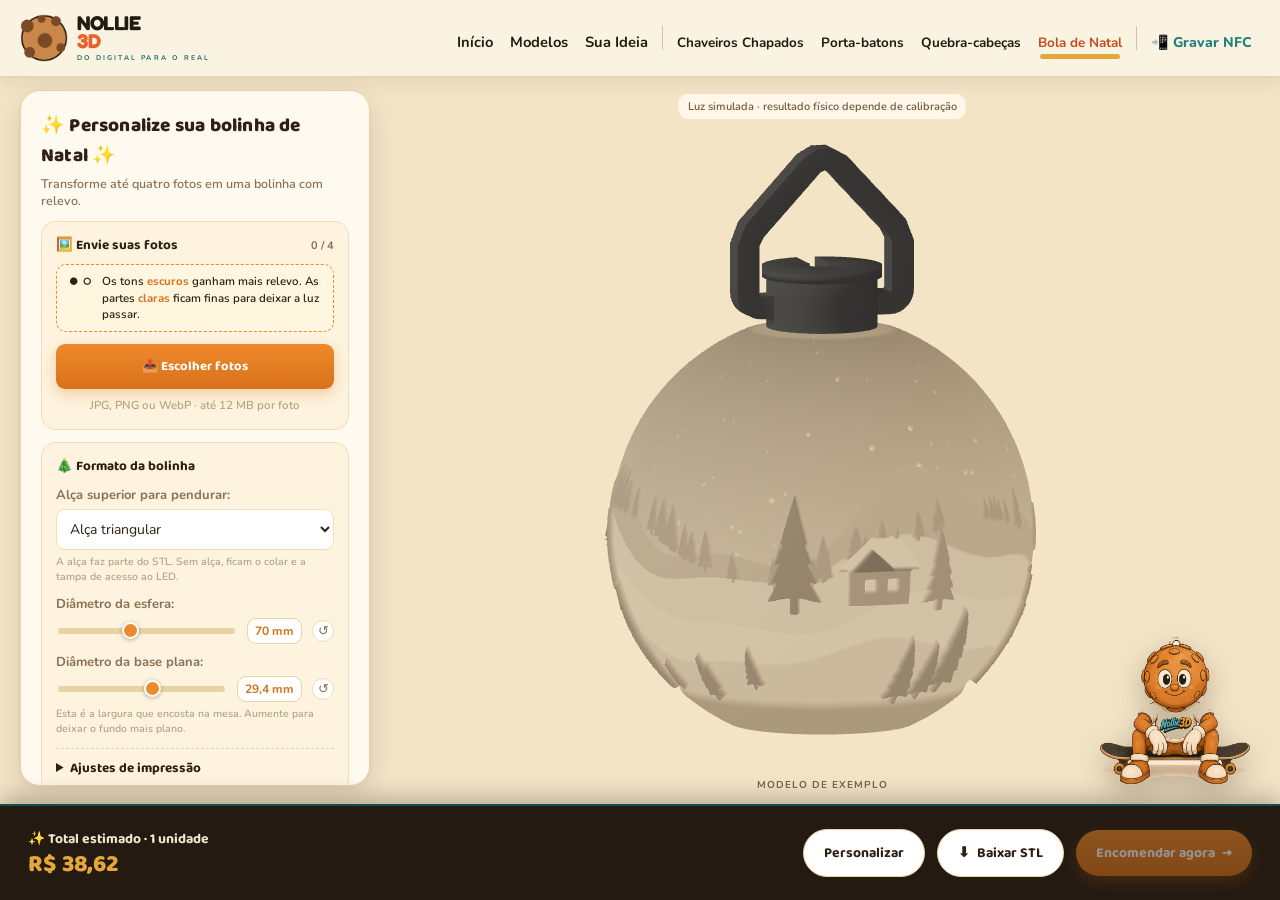
==== commit 13b18333: "Add files via upload" ====
--- a/bolinha-de-natal.html
+++ b/bolinha-de-natal.html
@@ -985,6 +985,40 @@
   .nollie-nav a,.nollie-nav .generator-tab,.nollie-nav .nfc-tab-link{font-size:.78rem;padding-left:6px;padding-right:6px}
 }
 .nollie-nav a:focus-visible,.nollie-nav button:focus-visible{outline:2px solid #22827d;outline-offset:-3px;border-radius:8px}
+
+/* Orçamento e pedido seguem os componentes dos demais geradores. */
+.quote-status{color:var(--text-muted);font-size:11px;line-height:1.45;min-height:1.45em}
+#budgetTitle{color:var(--accent-green-dark)}
+#orderQtyInput{width:68px;flex-shrink:0}
+#orderQtyInput[aria-invalid=true]{border-color:var(--accent-red)}
+#wholesaleMsg{line-height:1.45}
+#orderDialog{width:min(560px,calc(100vw - 24px));max-height:calc(100vh - 28px);max-height:calc(100dvh - 28px);box-sizing:border-box;margin:auto;padding:22px;border:2px solid var(--border-soft);border-radius:20px;background:var(--bg-card);color:var(--text-dark);box-shadow:0 20px 65px #241a124d;overflow-y:auto;font-family:'Nunito',sans-serif}
+#orderDialog::backdrop{background:#241a1299;backdrop-filter:blur(3px)}
+.order-dialog-heading{display:flex;align-items:flex-start;justify-content:space-between;gap:15px}
+.order-dialog-heading h2{font-family:'Baloo 2','Nunito',sans-serif;font-size:22px;line-height:1.2;margin:0}
+#orderDialog .field-label{margin-top:12px}
+#orderDialog .field-note{font-size:11.5px;line-height:1.5}
+#orderDialog .modal-input{width:100%;box-sizing:border-box;font:inherit;font-size:14px}
+#orderDialog textarea{resize:vertical;min-height:70px;max-height:160px}
+.order-summary{white-space:pre-line;font-size:13px;line-height:1.65;margin:14px 0;padding:12px 14px;background:var(--bg-card-alt);border:1px solid var(--border-soft);border-radius:12px;overflow-wrap:anywhere}
+#orderDialog .mini-guide{margin:14px 0}
+#downloadOrderStlBtn{width:100%;border:1px solid var(--border-soft);cursor:pointer}
+.order-attachment-check{display:flex;align-items:flex-start;gap:9px;font-size:12px;line-height:1.5;margin:14px 0;cursor:pointer}
+.order-attachment-check input{margin:3px 0 0;width:17px;height:17px;accent-color:var(--accent-teal-dark);flex-shrink:0}
+.order-dialog-actions{display:flex;justify-content:space-between;gap:10px;margin-top:16px}
+.order-dialog-actions button{white-space:normal;justify-content:center}
+@media(max-width:620px){
+  :root{--order-h:118px}
+  #orderBar{display:grid;grid-template-columns:minmax(0,1fr);gap:4px;padding:8px 12px calc(8px + env(safe-area-inset-bottom,0px))}
+  #orderBar .order-info{flex-direction:row;justify-content:space-between;align-items:center;gap:8px;min-width:0}
+  #orderBar .order-label{max-width:52%;font-size:11px;line-height:1.3}
+  #orderBar .order-price{font-size:20px;white-space:nowrap}
+  #orderBar .order-actions{gap:6px;width:100%;justify-content:stretch}
+  #orderBar .order-actions button{flex:1 1 0;white-space:normal;min-height:40px;padding:6px;font-size:12px}
+  #orderDialog{padding:17px}
+  .order-dialog-actions{flex-wrap:wrap}
+  .order-dialog-actions .btn-cta{flex-grow:1}
+}
 </style></head><body id="bolinha"><nav class="top-nav nollie-header">
             <a href="index.html#inicio" class="logo home-anchor-link">
                 <img
@@ -1062,7 +1096,58 @@
 <div id="calibrationSteps" class="calibration-steps" aria-label="Referência das seis espessuras"></div>
 <p class="field-note">Ilumine a amostra com luz uniforme do seu LED. Compare com a escala acima e ajuste transmissão, intensidade e ambiente. Esse ajuste visual reduz diferenças; não garante reprodução exata.</p>
 <div class="mode-switch"><button type="button" id="saveOptics">Salvar ajuste</button><button type="button" id="resetOptics">Restaurar</button></div><p id="opticsStatus" class="field-note" role="status"></p>
-</details></section><section class="option-group"><h2 class="card-heading">🔍 Visualização 3D</h2><label class="field-label" for="assembly">Vista do modelo:</label><select id="assembly"><option value="mounted">Montada</option><option value="top">Detalhe do topo</option><option value="bed">Mesa de impressão</option></select><span class="field-label">Iluminação:</span><div class="mode-switch" role="group" aria-label="Iluminação"><button type="button" id="surface" aria-pressed="false">Superfície</button><button type="button" id="side" aria-pressed="false">Luz rasante</button><button type="button" id="lit" aria-pressed="true">Acesa</button></div><label class="field-label" for="viewZoom">Zoom do modelo:</label><div class="slider-container"><input type="range" id="viewZoom" min=".65" max="4" step=".05" value="1"><output id="zoomValue" class="measure">1,0×</output><button type="button" id="homeView" class="reset-field-btn" title="Redefinir vista" aria-label="Redefinir vista">↺</button></div></section><section class="option-group"><h2 class="card-heading">🖨️ Arquivo de impressão</h2><label class="field-label" for="part">Peças para exportar:</label><select id="part"><option value="all">Bolinha + tampa</option><option value="body">Só a bolinha</option><option value="cap">Só a tampa</option></select><label class="field-label" for="quality">Definição:</label><select id="quality"><option value="standard">Leve</option><option value="fine" selected>Foto · alta</option><option value="ultra">Foto · máxima</option></select><p class="field-note">A definição aumenta o detalhe do STL. A opção máxima gera um arquivo maior.</p><p id="meshState" class="field-note" role="status">Preparando a malha…</p><p id="status" class="field-note" role="status">Sem fotos, o STL usa a paisagem de exemplo.</p></section></aside><div id="canvas-container"><div class="preview-area"><canvas id="view" tabindex="0" aria-label="Modelo 3D. Arraste ou use as setas para girar."></canvas><div id="fallback" hidden role="status"></div><span class="lighting-note" id="lightingNote">Luz simulada · resultado físico depende de calibração</span><span class="preview-caption" id="example">MODELO DE EXEMPLO</span></div></div></main><aside id="mascotDock" aria-label="Ajuda do configurador"><div id="mascotTooltip" hidden><button type="button" id="mascotTooltipClose" class="tooltip-close" aria-label="Fechar dica">✕</button><p class="tooltip-title">Dicas rápidas 👋</p><div class="tooltip-item"><span class="ic">🖱️</span>Arraste para girar o modelo.</div><div class="tooltip-item"><span class="ic">🔍</span>Use a roda do mouse ou dois dedos para dar zoom.</div><div class="tooltip-item"><span class="ic">💡</span>Use a luz rasante para ver o relevo.</div></div><button class="mascot-trigger" id="mascotHelp" aria-label="Dicas do mascote" aria-expanded="false" aria-controls="mascotTooltip" type="button"><img id="mascotImg" src="[data-uri]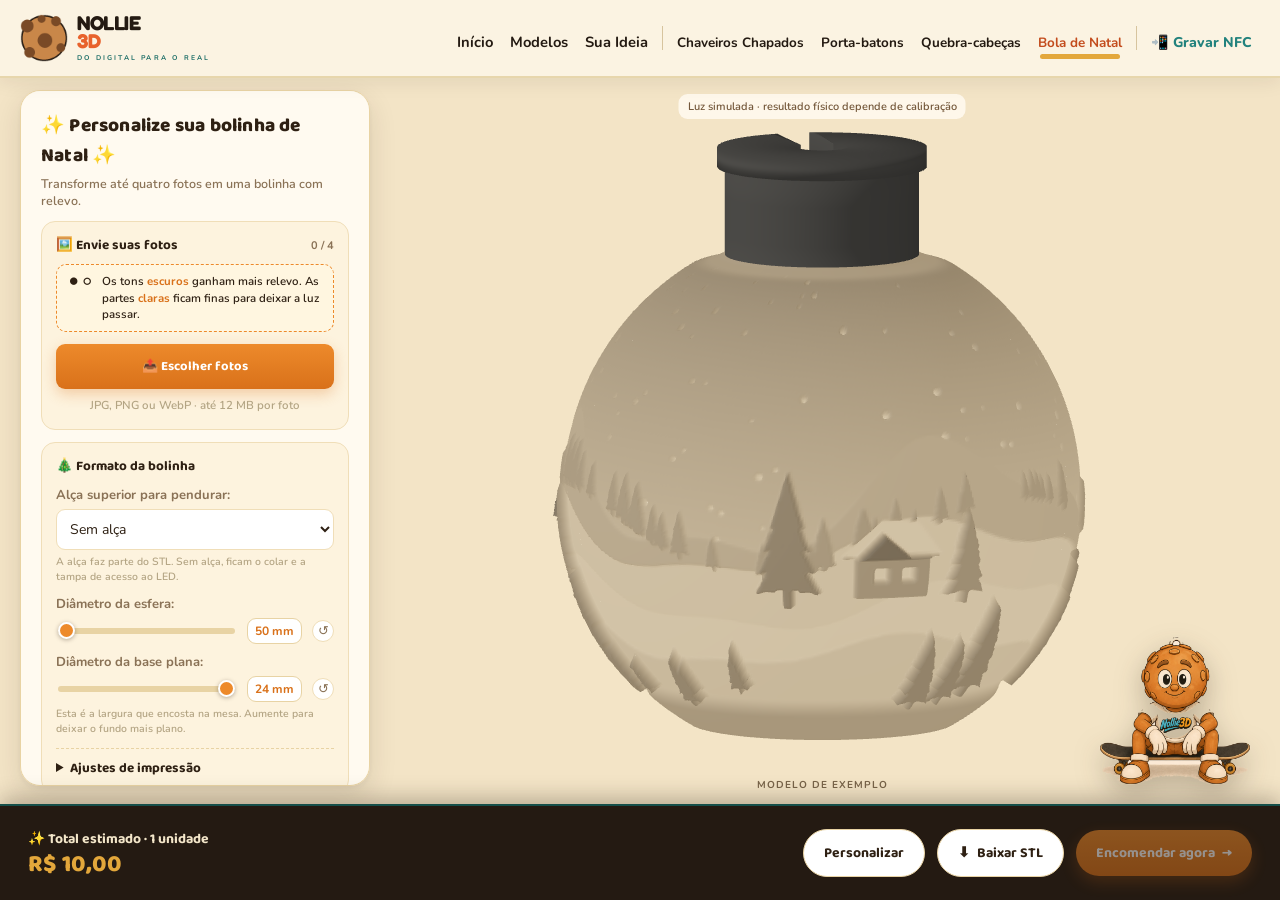
==== commit 22afd37a: "Atualiza orçamento por PLA com mínimo de R$ 10 e configuração inicial econômica" ====
--- a/bolinha-de-natal.html
+++ b/bolinha-de-natal.html
@@ -1073,7 +1073,7 @@
                     ⚙
                 </button>
             </div>
-        </nav><main><aside id="ui-container" class="panel-collapsed" aria-label="Personalização"><h1 class="panel-title">✨ Personalize sua bolinha de Natal ✨</h1><p class="panel-sub">Transforme até quatro fotos em uma bolinha com relevo.</p><section class="option-group"><h2 class="card-heading">🖼️ Envie suas fotos <span id="count" class="photo-count">0 / 4</span></h2><div class="mini-guide"><span class="mini-guide-icon">⚫⚪</span><span>Os tons <strong>escuros</strong> ganham mais relevo. As partes <strong>claras</strong> ficam finas para deixar a luz passar.</span></div><div class="upload-area" id="drop"><input type="file" id="files" multiple accept="image/jpeg,image/png,image/webp"><label class="upload-btn" for="files">📤 Escolher fotos</label><span class="upload-filename">JPG, PNG ou WebP · até 12 MB por foto</span></div><div id="message" class="field-note" role="status"></div><div id="thumbs"></div><div id="photoTools" hidden><div class="photo-tools-row"><strong id="photoTitle" class="field-label"></strong><button type="button" class="reset-field-btn" id="prev" aria-label="Mover foto para a esquerda">←</button><button type="button" class="reset-field-btn" id="next" aria-label="Mover foto para a direita">→</button><button type="button" class="photo-action" id="remove">Remover</button></div><div id="cropWrap"><canvas id="crop" aria-label="Recorte da foto"></canvas></div><p class="field-note">Arraste o recorte ou use os controles abaixo.</p><label class="field-label" for="zoom">Zoom da foto</label><div class="slider-container"><input type="range" id="zoom" min="1" max="3" step="0.05" value="1"><button class="reset-field-btn" type="button" data-reset="zoom" aria-label="Restaurar zoom da foto">↺</button></div><label class="field-label" for="panX">Posição horizontal</label><div class="slider-container"><input type="range" id="panX" min="-1" max="1" step="0.01" value="0"><button class="reset-field-btn" type="button" data-reset="panX" aria-label="Restaurar posição horizontal">↺</button></div><label class="field-label" for="panY">Posição vertical</label><div class="slider-container"><input type="range" id="panY" min="-1" max="1" step="0.01" value="0"><button class="reset-field-btn" type="button" data-reset="panY" aria-label="Restaurar posição vertical">↺</button></div><label class="field-label" for="contrast">Contraste</label><div class="slider-container"><input type="range" id="contrast" min="0.55" max="1.8" step="0.05" value="1"><button class="reset-field-btn" type="button" data-reset="contrast" aria-label="Restaurar contraste">↺</button></div><label class="field-label" for="sharp">Nitidez dos detalhes:</label><div class="slider-container"><input id="sharp" type="range" min="0" max="1.5" step=".05" value=".65"><button type="button" class="reset-field-btn" data-reset="sharp" aria-label="Restaurar nitidez">↺</button></div></div></section><section class="option-group"><h2 class="card-heading">🎄 Formato da bolinha</h2><label class="field-label" for="support">Alça superior para pendurar:</label><select id="support"><option value="arch">Alça triangular</option><option value="round">Alça arredondada</option><option value="none">Sem alça</option></select><p class="field-note">A alça faz parte do STL. Sem alça, ficam o colar e a tampa de acesso ao LED.</p><label class="field-label" for="diam">Diâmetro da esfera:</label><div class="slider-container"><input id="diam" type="range" min="50" max="100" step="1" value="70"><output id="diamVal" for="diam" class="measure">70 mm</output><button class="reset-field-btn" data-reset="diam" type="button" aria-label="Restaurar diâmetro">↺</button></div><label class="field-label" for="baseRatio">Diâmetro da base plana:</label><div class="slider-container"><input id="baseRatio" type="range" min="34" max="48" step="1" value="42" aria-describedby="baseHint" aria-valuetext="29,4 mm"><output id="baseMeasure" for="baseRatio" class="measure">29,4 mm</output><button type="button" class="reset-field-btn" data-reset="baseRatio" aria-label="Restaurar base plana">↺</button></div><p id="baseHint" class="field-note">Esta é a largura que encosta na mesa. Aumente para deixar o fundo mais plano.</p><details><summary class="card-heading">Ajustes de impressão</summary><div class="setting-line"><label class="field-label" for="opening">Abertura para o LED</label><input class="slider-val-input" id="opening" type="number" min="10" max="22" step="1" value="14"><span class="unit-label">mm</span></div><div class="setting-line"><label class="field-label" for="cable">Rasgo do fio</label><input class="slider-val-input" id="cable" type="number" min="2" max="5" step="0.1" value="3"><span class="unit-label">mm</span></div><div class="setting-line"><label class="field-label" for="thin">Parede clara</label><input class="slider-val-input" id="thin" type="number" min="0.6" max="1.5" step="0.1" value="0.8"><span class="unit-label">mm</span></div><div class="setting-line"><label class="field-label" for="thick">Parede escura</label><input class="slider-val-input" id="thick" type="number" min="1.8" max="4" step="0.1" value="2.8"><span class="unit-label">mm</span></div><div class="mini-guide teal"><span class="mini-guide-icon">💡</span><span>Meça o LED e o fio. A fita passa pela <strong>alça do corpo</strong>; a tampa sai por baixo dela. Confira os apoios no fatiador.</span></div></details></section><section class="option-group"><h2 class="card-heading">🎨 Filamento e luz</h2>
+        </nav><main><aside id="ui-container" class="panel-collapsed" aria-label="Personalização"><h1 class="panel-title">✨ Personalize sua bolinha de Natal ✨</h1><p class="panel-sub">Transforme até quatro fotos em uma bolinha com relevo.</p><section class="option-group"><h2 class="card-heading">🖼️ Envie suas fotos <span id="count" class="photo-count">0 / 4</span></h2><div class="mini-guide"><span class="mini-guide-icon">⚫⚪</span><span>Os tons <strong>escuros</strong> ganham mais relevo. As partes <strong>claras</strong> ficam finas para deixar a luz passar.</span></div><div class="upload-area" id="drop"><input type="file" id="files" multiple accept="image/jpeg,image/png,image/webp"><label class="upload-btn" for="files">📤 Escolher fotos</label><span class="upload-filename">JPG, PNG ou WebP · até 12 MB por foto</span></div><div id="message" class="field-note" role="status"></div><div id="thumbs"></div><div id="photoTools" hidden><div class="photo-tools-row"><strong id="photoTitle" class="field-label"></strong><button type="button" class="reset-field-btn" id="prev" aria-label="Mover foto para a esquerda">←</button><button type="button" class="reset-field-btn" id="next" aria-label="Mover foto para a direita">→</button><button type="button" class="photo-action" id="remove">Remover</button></div><div id="cropWrap"><canvas id="crop" aria-label="Recorte da foto"></canvas></div><p class="field-note">Arraste o recorte ou use os controles abaixo.</p><label class="field-label" for="zoom">Zoom da foto</label><div class="slider-container"><input type="range" id="zoom" min="1" max="3" step="0.05" value="1"><button class="reset-field-btn" type="button" data-reset="zoom" aria-label="Restaurar zoom da foto">↺</button></div><label class="field-label" for="panX">Posição horizontal</label><div class="slider-container"><input type="range" id="panX" min="-1" max="1" step="0.01" value="0"><button class="reset-field-btn" type="button" data-reset="panX" aria-label="Restaurar posição horizontal">↺</button></div><label class="field-label" for="panY">Posição vertical</label><div class="slider-container"><input type="range" id="panY" min="-1" max="1" step="0.01" value="0"><button class="reset-field-btn" type="button" data-reset="panY" aria-label="Restaurar posição vertical">↺</button></div><label class="field-label" for="contrast">Contraste</label><div class="slider-container"><input type="range" id="contrast" min="0.55" max="1.8" step="0.05" value="1"><button class="reset-field-btn" type="button" data-reset="contrast" aria-label="Restaurar contraste">↺</button></div><label class="field-label" for="sharp">Nitidez dos detalhes:</label><div class="slider-container"><input id="sharp" type="range" min="0" max="1.5" step=".05" value=".65"><button type="button" class="reset-field-btn" data-reset="sharp" aria-label="Restaurar nitidez">↺</button></div></div></section><section class="option-group"><h2 class="card-heading">🎄 Formato da bolinha</h2><label class="field-label" for="support">Alça superior para pendurar:</label><select id="support"><option value="arch">Alça triangular</option><option value="round">Alça arredondada</option><option value="none" selected>Sem alça</option></select><p class="field-note">A alça faz parte do STL. Sem alça, ficam o colar e a tampa de acesso ao LED.</p><label class="field-label" for="diam">Diâmetro da esfera:</label><div class="slider-container"><input id="diam" type="range" min="50" max="100" step="1" value="50"><output id="diamVal" for="diam" class="measure">50 mm</output><button class="reset-field-btn" data-reset="diam" type="button" aria-label="Restaurar diâmetro">↺</button></div><label class="field-label" for="baseRatio">Diâmetro da base plana:</label><div class="slider-container"><input id="baseRatio" type="range" min="34" max="48" step="1" value="48" aria-describedby="baseHint" aria-valuetext="24 mm"><output id="baseMeasure" for="baseRatio" class="measure">24 mm</output><button type="button" class="reset-field-btn" data-reset="baseRatio" aria-label="Restaurar base plana">↺</button></div><p id="baseHint" class="field-note">Esta é a largura que encosta na mesa. Aumente para deixar o fundo mais plano.</p><details><summary class="card-heading">Ajustes de impressão</summary><div class="setting-line"><label class="field-label" for="opening">Abertura para o LED</label><input class="slider-val-input" id="opening" type="number" min="10" max="22" step="1" value="14"><span class="unit-label">mm</span></div><div class="setting-line"><label class="field-label" for="cable">Rasgo do fio</label><input class="slider-val-input" id="cable" type="number" min="2" max="5" step="0.1" value="3"><span class="unit-label">mm</span></div><div class="setting-line"><label class="field-label" for="thin">Parede clara</label><input class="slider-val-input" id="thin" type="number" min="0.6" max="1.5" step="0.1" value="0.8"><span class="unit-label">mm</span></div><div class="setting-line"><label class="field-label" for="thick">Parede escura</label><input class="slider-val-input" id="thick" type="number" min="1.8" max="4" step="0.1" value="2.8"><span class="unit-label">mm</span></div><div class="mini-guide teal"><span class="mini-guide-icon">💡</span><span>Meça o LED e o fio. A fita passa pela <strong>alça do corpo</strong>; a tampa sai por baixo dela. Confira os apoios no fatiador.</span></div></details></section><section class="option-group"><h2 class="card-heading">🎨 Filamento e luz</h2>
 <label class="field-label" for="filamentColor">Cor da bolinha / filamento:</label>
 <div class="optical-color"><input type="color" id="filamentColor" value="#f6f2e8"><span id="filamentHex">#F6F2E8</span></div>
 <div class="optical-swatches" role="group" aria-label="Cores de filamento">
@@ -1096,9 +1096,9 @@
 <div id="calibrationSteps" class="calibration-steps" aria-label="Referência das seis espessuras"></div>
 <p class="field-note">Ilumine a amostra com luz uniforme do seu LED. Compare com a escala acima e ajuste transmissão, intensidade e ambiente. Esse ajuste visual reduz diferenças; não garante reprodução exata.</p>
 <div class="mode-switch"><button type="button" id="saveOptics">Salvar ajuste</button><button type="button" id="resetOptics">Restaurar</button></div><p id="opticsStatus" class="field-note" role="status"></p>
-</details></section><section class="option-group"><h2 class="card-heading">🔍 Visualização 3D</h2><label class="field-label" for="assembly">Vista do modelo:</label><select id="assembly"><option value="mounted">Montada</option><option value="top">Detalhe do topo</option><option value="bed">Mesa de impressão</option></select><span class="field-label">Iluminação:</span><div class="mode-switch" role="group" aria-label="Iluminação"><button type="button" id="surface" aria-pressed="false">Superfície</button><button type="button" id="side" aria-pressed="false">Luz rasante</button><button type="button" id="lit" aria-pressed="true">Acesa</button></div><label class="field-label" for="viewZoom">Zoom do modelo:</label><div class="slider-container"><input type="range" id="viewZoom" min=".65" max="4" step=".05" value="1"><output id="zoomValue" class="measure">1,0×</output><button type="button" id="homeView" class="reset-field-btn" title="Redefinir vista" aria-label="Redefinir vista">↺</button></div></section><section class="option-group"><h2 class="card-heading">🖨️ Arquivo de impressão</h2><label class="field-label" for="part">Peças para exportar:</label><select id="part"><option value="all">Bolinha + tampa</option><option value="body">Só a bolinha</option><option value="cap">Só a tampa</option></select><label class="field-label" for="quality">Definição:</label><select id="quality"><option value="standard">Leve</option><option value="fine" selected>Foto · alta</option><option value="ultra">Foto · máxima</option></select><p class="field-note">A definição aumenta o detalhe do STL. A opção máxima gera um arquivo maior.</p><p id="meshState" class="field-note" role="status">Preparando a malha…</p><p id="status" class="field-note" role="status">Sem fotos, o STL usa a paisagem de exemplo.</p><p class="field-note">Diâmetro: <span id="statD">70 mm</span> · Abertura: <span id="statO">14 mm</span></p></section><section class="option-group" aria-labelledby="budgetTitle">
+</details></section><section class="option-group"><h2 class="card-heading">🔍 Visualização 3D</h2><label class="field-label" for="assembly">Vista do modelo:</label><select id="assembly"><option value="mounted">Montada</option><option value="top">Detalhe do topo</option><option value="bed">Mesa de impressão</option></select><span class="field-label">Iluminação:</span><div class="mode-switch" role="group" aria-label="Iluminação"><button type="button" id="surface" aria-pressed="false">Superfície</button><button type="button" id="side" aria-pressed="false">Luz rasante</button><button type="button" id="lit" aria-pressed="true">Acesa</button></div><label class="field-label" for="viewZoom">Zoom do modelo:</label><div class="slider-container"><input type="range" id="viewZoom" min=".65" max="4" step=".05" value="1"><output id="zoomValue" class="measure">1,0×</output><button type="button" id="homeView" class="reset-field-btn" title="Redefinir vista" aria-label="Redefinir vista">↺</button></div></section><section class="option-group"><h2 class="card-heading">🖨️ Arquivo de impressão</h2><label class="field-label" for="part">Peças para exportar:</label><select id="part"><option value="all">Bolinha + tampa</option><option value="body">Só a bolinha</option><option value="cap">Só a tampa</option></select><label class="field-label" for="quality">Definição:</label><select id="quality"><option value="standard">Leve</option><option value="fine" selected>Foto · alta</option><option value="ultra">Foto · máxima</option></select><p class="field-note">A definição aumenta o detalhe do STL. A opção máxima gera um arquivo maior.</p><p id="meshState" class="field-note" role="status">Preparando a malha…</p><p id="status" class="field-note" role="status">Sem fotos, o STL usa a paisagem de exemplo.</p><p class="field-note">Diâmetro: <span id="statD">50 mm</span> · Abertura: <span id="statO">14 mm</span></p></section><section class="option-group" aria-labelledby="budgetTitle">
   <h2 id="budgetTitle" class="card-heading">💰 Orçamento automático</h2>
-  <div class="mini-guide green"><span class="mini-guide-icon" aria-hidden="true">💰</span><span>O preço acompanha o diâmetro e a quantidade. Bolinha, tampa e a alça escolhida estão incluídas.</span></div>
+  <div class="mini-guide green"><span class="mini-guide-icon" aria-hidden="true">💰</span><span>A partir de <strong>R$ 10,00 por bolinha</strong>. O preço acompanha o consumo de PLA do seu modelo: foto, tamanho, espessura e alça entram no cálculo.</span></div>
   <label class="field-label" for="orderQtyInput">Quantidade de bolinhas iguais:</label>
   <div class="slider-container">
     <input type="range" id="orderQtyRange" min="1" max="100" step="1" value="1" aria-label="Quantidade de bolinhas, de 1 a 100">
@@ -1107,16 +1107,18 @@
   </div>
   <p id="wholesaleMsg" hidden>Acima de 100 unidades, consulte o valor de atacado pelo WhatsApp.</p>
   <div class="budget-grid">
+    <span>PLA estimado por bolinha:</span><span id="budgetMaterialWeight">—</span>
     <span>Preço de uma unidade:</span><span id="budgetBasePrice">—</span>
     <span>Desconto por quantidade:</span><span id="budgetDiscount">—</span>
     <span class="hl">Unitário com desconto:</span><span id="budgetUnitPriceQty" class="hl">—</span>
     <span class="hl">Total estimado:</span><strong id="budgetOrderTotal" class="hl">—</strong>
   </div>
   <p id="orderQuoteStatus" class="field-note quote-status" role="status">Preparando o orçamento…</p>
+  <p class="field-note">Estimativa do conjunto completo, com tampa, alça escolhida e reserva de produção. O consumo final depende do fatiamento.</p>
   <p class="field-note">Mão de obra e embalagem inclusas. LED e frete não incluídos. Cor do filamento e prazo sujeitos à confirmação da Nollie 3D.</p>
   <details><summary class="card-heading">Descontos por quantidade</summary>
-    <p class="field-note">2–4: 4% · 5–9: 7% · 10–19: 10% · 20–49: 13% · 50–100: 15%.</p>
-    <p class="field-note">Os descontos valem para cópias deste mesmo modelo. A cor da luz e a definição do STL não alteram o preço da peça impressa.</p>
+    <p class="field-note">2–4: até 4% · 5–9: até 7% · 10–19: até 10% · 20–49: até 13% · 50–100: até 15%.</p>
+    <p class="field-note">Os descontos respeitam o mínimo de R$ 10,00 por unidade e valem para cópias deste mesmo modelo. A cor da luz e o modo de visualização não alteram o preço da peça impressa.</p>
   </details>
 </section>
 </aside><div id="canvas-container"><div class="preview-area"><canvas id="view" tabindex="0" aria-label="Modelo 3D. Arraste ou use as setas para girar."></canvas><div id="fallback" hidden role="status"></div><span class="lighting-note" id="lightingNote">Luz simulada · resultado físico depende de calibração</span><span class="preview-caption" id="example">MODELO DE EXEMPLO</span></div></div></main><aside id="mascotDock" aria-label="Ajuda do configurador"><div id="mascotTooltip" hidden><button type="button" id="mascotTooltipClose" class="tooltip-close" aria-label="Fechar dica">✕</button><p class="tooltip-title">Dicas rápidas 👋</p><div class="tooltip-item"><span class="ic">🖱️</span>Arraste para girar o modelo.</div><div class="tooltip-item"><span class="ic">🔍</span>Use a roda do mouse ou dois dedos para dar zoom.</div><div class="tooltip-item"><span class="ic">💡</span>Use a luz rasante para ver o relevo.</div></div><button class="mascot-trigger" id="mascotHelp" aria-label="Dicas do mascote" aria-expanded="false" aria-controls="mascotTooltip" type="button"><img id="mascotImg" src="[data-uri]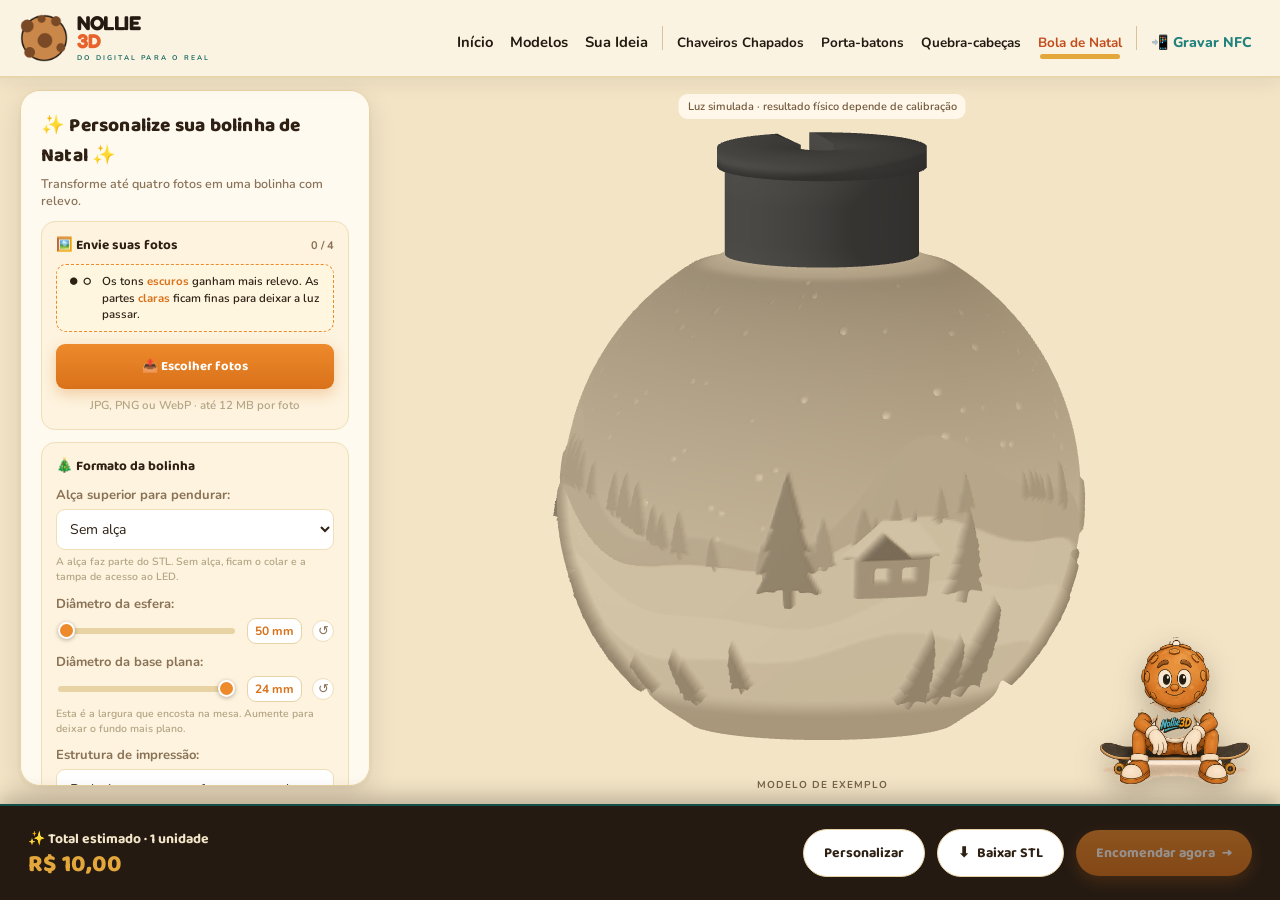
==== commit 9132ac5c: "Reduce ornament supports while preserving spherical photo surface" ====
--- a/bolinha-de-natal.html
+++ b/bolinha-de-natal.html
@@ -1073,7 +1073,19 @@
                     ⚙
                 </button>
             </div>
-        </nav><main><aside id="ui-container" class="panel-collapsed" aria-label="Personalização"><h1 class="panel-title">✨ Personalize sua bolinha de Natal ✨</h1><p class="panel-sub">Transforme até quatro fotos em uma bolinha com relevo.</p><section class="option-group"><h2 class="card-heading">🖼️ Envie suas fotos <span id="count" class="photo-count">0 / 4</span></h2><div class="mini-guide"><span class="mini-guide-icon">⚫⚪</span><span>Os tons <strong>escuros</strong> ganham mais relevo. As partes <strong>claras</strong> ficam finas para deixar a luz passar.</span></div><div class="upload-area" id="drop"><input type="file" id="files" multiple accept="image/jpeg,image/png,image/webp"><label class="upload-btn" for="files">📤 Escolher fotos</label><span class="upload-filename">JPG, PNG ou WebP · até 12 MB por foto</span></div><div id="message" class="field-note" role="status"></div><div id="thumbs"></div><div id="photoTools" hidden><div class="photo-tools-row"><strong id="photoTitle" class="field-label"></strong><button type="button" class="reset-field-btn" id="prev" aria-label="Mover foto para a esquerda">←</button><button type="button" class="reset-field-btn" id="next" aria-label="Mover foto para a direita">→</button><button type="button" class="photo-action" id="remove">Remover</button></div><div id="cropWrap"><canvas id="crop" aria-label="Recorte da foto"></canvas></div><p class="field-note">Arraste o recorte ou use os controles abaixo.</p><label class="field-label" for="zoom">Zoom da foto</label><div class="slider-container"><input type="range" id="zoom" min="1" max="3" step="0.05" value="1"><button class="reset-field-btn" type="button" data-reset="zoom" aria-label="Restaurar zoom da foto">↺</button></div><label class="field-label" for="panX">Posição horizontal</label><div class="slider-container"><input type="range" id="panX" min="-1" max="1" step="0.01" value="0"><button class="reset-field-btn" type="button" data-reset="panX" aria-label="Restaurar posição horizontal">↺</button></div><label class="field-label" for="panY">Posição vertical</label><div class="slider-container"><input type="range" id="panY" min="-1" max="1" step="0.01" value="0"><button class="reset-field-btn" type="button" data-reset="panY" aria-label="Restaurar posição vertical">↺</button></div><label class="field-label" for="contrast">Contraste</label><div class="slider-container"><input type="range" id="contrast" min="0.55" max="1.8" step="0.05" value="1"><button class="reset-field-btn" type="button" data-reset="contrast" aria-label="Restaurar contraste">↺</button></div><label class="field-label" for="sharp">Nitidez dos detalhes:</label><div class="slider-container"><input id="sharp" type="range" min="0" max="1.5" step=".05" value=".65"><button type="button" class="reset-field-btn" data-reset="sharp" aria-label="Restaurar nitidez">↺</button></div></div></section><section class="option-group"><h2 class="card-heading">🎄 Formato da bolinha</h2><label class="field-label" for="support">Alça superior para pendurar:</label><select id="support"><option value="arch">Alça triangular</option><option value="round">Alça arredondada</option><option value="none" selected>Sem alça</option></select><p class="field-note">A alça faz parte do STL. Sem alça, ficam o colar e a tampa de acesso ao LED.</p><label class="field-label" for="diam">Diâmetro da esfera:</label><div class="slider-container"><input id="diam" type="range" min="50" max="100" step="1" value="50"><output id="diamVal" for="diam" class="measure">50 mm</output><button class="reset-field-btn" data-reset="diam" type="button" aria-label="Restaurar diâmetro">↺</button></div><label class="field-label" for="baseRatio">Diâmetro da base plana:</label><div class="slider-container"><input id="baseRatio" type="range" min="34" max="48" step="1" value="48" aria-describedby="baseHint" aria-valuetext="24 mm"><output id="baseMeasure" for="baseRatio" class="measure">24 mm</output><button type="button" class="reset-field-btn" data-reset="baseRatio" aria-label="Restaurar base plana">↺</button></div><p id="baseHint" class="field-note">Esta é a largura que encosta na mesa. Aumente para deixar o fundo mais plano.</p><details><summary class="card-heading">Ajustes de impressão</summary><div class="setting-line"><label class="field-label" for="opening">Abertura para o LED</label><input class="slider-val-input" id="opening" type="number" min="10" max="22" step="1" value="14"><span class="unit-label">mm</span></div><div class="setting-line"><label class="field-label" for="cable">Rasgo do fio</label><input class="slider-val-input" id="cable" type="number" min="2" max="5" step="0.1" value="3"><span class="unit-label">mm</span></div><div class="setting-line"><label class="field-label" for="thin">Parede clara</label><input class="slider-val-input" id="thin" type="number" min="0.6" max="1.5" step="0.1" value="0.8"><span class="unit-label">mm</span></div><div class="setting-line"><label class="field-label" for="thick">Parede escura</label><input class="slider-val-input" id="thick" type="number" min="1.8" max="4" step="0.1" value="2.8"><span class="unit-label">mm</span></div><div class="mini-guide teal"><span class="mini-guide-icon">💡</span><span>Meça o LED e o fio. A fita passa pela <strong>alça do corpo</strong>; a tampa sai por baixo dela. Confira os apoios no fatiador.</span></div></details></section><section class="option-group"><h2 class="card-heading">🎨 Filamento e luz</h2>
+        </nav><main><aside id="ui-container" class="panel-collapsed" aria-label="Personalização"><h1 class="panel-title">✨ Personalize sua bolinha de Natal ✨</h1><p class="panel-sub">Transforme até quatro fotos em uma bolinha com relevo.</p><section class="option-group"><h2 class="card-heading">🖼️ Envie suas fotos <span id="count" class="photo-count">0 / 4</span></h2><div class="mini-guide"><span class="mini-guide-icon">⚫⚪</span><span>Os tons <strong>escuros</strong> ganham mais relevo. As partes <strong>claras</strong> ficam finas para deixar a luz passar.</span></div><div class="upload-area" id="drop"><input type="file" id="files" multiple accept="image/jpeg,image/png,image/webp"><label class="upload-btn" for="files">📤 Escolher fotos</label><span class="upload-filename">JPG, PNG ou WebP · até 12 MB por foto</span></div><div id="message" class="field-note" role="status"></div><div id="thumbs"></div><div id="photoTools" hidden><div class="photo-tools-row"><strong id="photoTitle" class="field-label"></strong><button type="button" class="reset-field-btn" id="prev" aria-label="Mover foto para a esquerda">←</button><button type="button" class="reset-field-btn" id="next" aria-label="Mover foto para a direita">→</button><button type="button" class="photo-action" id="remove">Remover</button></div><div id="cropWrap"><canvas id="crop" aria-label="Recorte da foto"></canvas></div><p class="field-note">Arraste o recorte ou use os controles abaixo.</p><label class="field-label" for="zoom">Zoom da foto</label><div class="slider-container"><input type="range" id="zoom" min="1" max="3" step="0.05" value="1"><button class="reset-field-btn" type="button" data-reset="zoom" aria-label="Restaurar zoom da foto">↺</button></div><label class="field-label" for="panX">Posição horizontal</label><div class="slider-container"><input type="range" id="panX" min="-1" max="1" step="0.01" value="0"><button class="reset-field-btn" type="button" data-reset="panX" aria-label="Restaurar posição horizontal">↺</button></div><label class="field-label" for="panY">Posição vertical</label><div class="slider-container"><input type="range" id="panY" min="-1" max="1" step="0.01" value="0"><button class="reset-field-btn" type="button" data-reset="panY" aria-label="Restaurar posição vertical">↺</button></div><label class="field-label" for="contrast">Contraste</label><div class="slider-container"><input type="range" id="contrast" min="0.55" max="1.8" step="0.05" value="1"><button class="reset-field-btn" type="button" data-reset="contrast" aria-label="Restaurar contraste">↺</button></div><label class="field-label" for="sharp">Nitidez dos detalhes:</label><div class="slider-container"><input id="sharp" type="range" min="0" max="1.5" step=".05" value=".65"><button type="button" class="reset-field-btn" data-reset="sharp" aria-label="Restaurar nitidez">↺</button></div></div></section><section class="option-group"><h2 class="card-heading">🎄 Formato da bolinha</h2><label class="field-label" for="support">Alça superior para pendurar:</label><select id="support"><option value="arch">Alça triangular</option><option value="round">Alça arredondada</option><option value="none" selected>Sem alça</option></select><p class="field-note">A alça faz parte do STL. Sem alça, ficam o colar e a tampa de acesso ao LED.</p><label class="field-label" for="diam">Diâmetro da esfera:</label><div class="slider-container"><input id="diam" type="range" min="50" max="100" step="1" value="50"><output id="diamVal" for="diam" class="measure">50 mm</output><button class="reset-field-btn" data-reset="diam" type="button" aria-label="Restaurar diâmetro">↺</button></div><label class="field-label" for="baseRatio">Diâmetro da base plana:</label><div class="slider-container"><input id="baseRatio" type="range" min="34" max="48" step="1" value="48" aria-describedby="baseHint" aria-valuetext="24 mm"><output id="baseMeasure" for="baseRatio" class="measure">24 mm</output><button type="button" class="reset-field-btn" data-reset="baseRatio" aria-label="Restaurar base plana">↺</button></div><p id="baseHint" class="field-note">Esta é a largura que encosta na mesa. Aumente para deixar o fundo mais plano.</p><label class="field-label" for="printStrategy">Estrutura de impressão:</label>
+<select id="printStrategy" aria-describedby="printAdvice">
+  <option value="optimized" selected>Reduzir suportes · esfera preservada</option>
+  <option value="original">Parede original</option>
+</select>
+<p id="printAdvice" class="field-note" role="status">Base com transição chanfrada e teto reforçado por dentro para reduzir suportes.</p>
+<details><summary class="card-heading">Como reduzir os suportes no fatiador</summary>
+  <p class="field-note">Referência: PLA, bico de 0,4 mm e camada de 0,12 mm. Imprima o corpo em pé sobre a base plana e a tampa ao lado, com a flange apoiada na mesa.</p>
+  <p class="field-note">Na estrutura otimizada, o teto interno fica em até 58° em relação à vertical. Para a comparação de suportes, usamos limite de 60° da vertical (30° da horizontal no PrusaSlicer).</p>
+  <p class="field-note">Confira a prévia de camadas: detalhes da foto e a alça arredondada ainda podem precisar de apoio. Use suportes localizados e, quando adequado, somente na mesa, evitando suportes presos dentro da cavidade.</p>
+  <p class="field-note">O reforço pode deixar o topo menos translúcido. A prévia iluminada e o orçamento usam a estrutura escolhida.</p>
+</details>
+<details><summary class="card-heading">Ajustes de impressão</summary><div class="setting-line"><label class="field-label" for="opening">Abertura para o LED</label><input class="slider-val-input" id="opening" type="number" min="10" max="22" step="1" value="14"><span class="unit-label">mm</span></div><div class="setting-line"><label class="field-label" for="cable">Rasgo do fio</label><input class="slider-val-input" id="cable" type="number" min="2" max="5" step="0.1" value="3"><span class="unit-label">mm</span></div><div class="setting-line"><label class="field-label" for="thin">Parede clara</label><input class="slider-val-input" id="thin" type="number" min="0.6" max="1.5" step="0.1" value="0.8"><span class="unit-label">mm</span></div><div class="setting-line"><label class="field-label" for="thick">Parede escura</label><input class="slider-val-input" id="thick" type="number" min="1.8" max="4" step="0.1" value="2.8"><span class="unit-label">mm</span></div><div class="mini-guide teal"><span class="mini-guide-icon">💡</span><span>Meça o LED e o fio. A fita passa pela <strong>alça do corpo</strong>; a tampa sai por baixo dela. Confira os apoios no fatiador.</span></div></details></section><section class="option-group"><h2 class="card-heading">🎨 Filamento e luz</h2>
 <label class="field-label" for="filamentColor">Cor da bolinha / filamento:</label>
 <div class="optical-color"><input type="color" id="filamentColor" value="#f6f2e8"><span id="filamentHex">#F6F2E8</span></div>
 <div class="optical-swatches" role="group" aria-label="Cores de filamento">
@@ -1209,7 +1221,7 @@
 
   // The eye is a continuous bridge between two patches on the OUTER collar.
   // Its feet reuse the shell vertices. There are no intersecting decorative solids.
-  function bridge(mesh, lower, upper, n, radius, collarZ, halfSteps, style) {
+  function bridge(mesh, lower, upper, n, radius, collarZ, halfSteps, style,optimized) {
     const start = n / 4 - halfSteps, span = 2 * halfSteps;
     const strips = [];
     for (let side = 0; side < 2; side++) {
@@ -1217,7 +1229,7 @@
       strips.push({bottom:patch.map(i=>lower[i]), top:patch.map(i=>upper[i])});
     }
     const thickness = 3.6;
-    const radial = radius + 3.9;
+    const radial = radius + (optimized?2.1:3.9);
     const bend = 2.1;
     const centerZ = collarZ + 3.6;
     const spring = collarZ + 13.5;
@@ -1232,7 +1244,12 @@
       sections.push({bottom,top});
     }
     // Lower face is the outer contour during the upward bend.
-    for(let i=0;i<=8;i++) {
+    if(optimized){
+      // Sloped feet replace the underside fillets and their horizontal ledge.
+      cross(radius+.35,centerZ+.65,0,1);
+      cross(radius+1.3,centerZ+2,-Math.SQRT1_2,Math.SQRT1_2);
+      cross(radial,centerZ+4.1,-1,0);
+    }else for(let i=0;i<=8;i++) {
       const angle=i*Math.PI/16;
       cross(radial-bend+bend*Math.sin(angle),centerZ+bend*(1-Math.cos(angle)),-Math.sin(angle),Math.cos(angle));
     }
@@ -1252,7 +1269,11 @@
     cross(-radial+1.0,spring+2.4,.82,-.57);
     cross(-radial,spring,1,0);
     }
-    for(let i=8;i>=0;i--) {
+    if(optimized){
+      cross(-radial,centerZ+4.1,1,0);
+      cross(-radius-1.3,centerZ+2,Math.SQRT1_2,Math.SQRT1_2);
+      cross(-radius-.35,centerZ+.65,0,1);
+    }else for(let i=8;i>=0;i--) {
       const angle=i*Math.PI/16;
       cross(-radial+bend-bend*Math.sin(angle),centerZ+bend*(1-Math.cos(angle)),Math.sin(angle),Math.cos(angle));
     }
@@ -1274,6 +1295,11 @@
     const shape=profile(p),{inner,skin,bore,collar,bottom,center,end:outerEnd,lo,hi,span}=shape;
     const innerEnd=Math.acos(bore/inner);
     const collarZ=center+skin*Math.sin(outerEnd);
+    const optimized=p.optimizeSupports!==false,baseSlope=1.5;
+    const baseIntercept=shape.foot/2-plainWall*Math.hypot(1,baseSlope);
+    const roofAngle=58*Math.PI/180,roofSlope=Math.tan(roofAngle),roofNorm=Math.hypot(1,roofSlope);
+    const roofActive=optimized&&innerEnd>roofAngle;
+    let roofC=inner*roofNorm;
     const lowerRows=Math.max(2,Math.ceil((lo-bottom)*n/tau)),upperRows=Math.max(2,Math.ceil((outerEnd-hi)*n/tau));
     const innerRows=Math.max(12,Math.ceil((innerEnd-bottom)*n/tau));
     const est=fine*(bandRows+1)+n*(lowerRows+upperRows+innerRows+12)+4096;
@@ -1294,8 +1320,18 @@
     function addOutside(lat,detailed){
       const cc=Math.cos(lat),ss=Math.sin(lat),count=detailed?fine:n,step=fine/count;
       const next=Array.from({length:count},(_,i)=>{
-        const rad=inner+(detailed?wall(p,texture,i/count,lat,shape):plainWall),j=i*step;
-        return body.vertex(rad*cc*cos[j],rad*cc*sin[j],rad*ss+center);
+        let rad=inner+(detailed?wall(p,texture,i/count,lat,shape):plainWall);
+        // Intersect each radial ray with the base cone. Clamping only XY could
+        // fold sharp photo relief back over itself on the conical surface.
+        const baseDenom=cc-baseSlope*ss;
+        if(optimized&&baseDenom>0)rad=Math.min(rad,(shape.foot/2+baseSlope*center)/baseDenom);
+        const j=i*step,z=rad*ss+center,r=rad*cc;
+        if(roofActive&&lat>=roofAngle){
+          // Keep at least the requested clear-wall radial thickness everywhere,
+          // including actual image relief, while replacing the internal ceiling.
+          roofC=Math.min(roofC,(rad-p.min)*(cc+roofSlope*ss));
+        }
+        return body.vertex(r*cos[j],r*sin[j],z);
       });
       if(outerRing)stitch(outerRing,next);
       else {const floor=body.vertex(0,0,0);for(let i=0;i<n;i++)body.tri(floor,next[(i+1)%n],next[i])}
@@ -1304,12 +1340,19 @@
     for(let k=0;k<lowerRows;k++)addOutside(bottom+(lo-bottom)*k/lowerRows,false);
     for(let k=0;k<=bandRows;k++)addOutside(lo+span*k/bandRows,true);
     for(let k=1;k<=upperRows;k++)addOutside(hi+(outerEnd-hi)*k/upperRows,false);
+    if(roofActive)roofC=Math.min(roofC,collar-1.2+roofSlope*(collarZ-center));
+    const roofJoinAngle=roofActive?roofAngle-Math.acos(Math.min(1,roofC/(inner*roofNorm))):innerEnd;
+    const roofJoinZ=center+inner*Math.sin(roofJoinAngle);
+    const roofEndZ=roofActive?center+(roofC-bore)/roofSlope:roofJoinZ;
     for(let k=0;k<=innerRows;k++){
-      const a=bottom+(innerEnd-bottom)*k/innerRows,next=ring(inner*Math.cos(a),inner*Math.sin(a)+center);
+      const a=bottom+(roofJoinAngle-bottom)*k/innerRows,z=inner*Math.sin(a)+center;
+      const r=optimized?Math.min(inner*Math.cos(a),baseIntercept+baseSlope*z):inner*Math.cos(a);
+      const next=ring(r,z);
       if(innerRing)stitch(innerRing,next,true);
       else {const ceil=body.vertex(0,0,inner*Math.sin(a)+center);for(let i=0;i<n;i++)body.tri(ceil,next[i],next[(i+1)%n])}
       innerRing=next;
     }
+    if(roofActive){const next=ring(bore,roofEndZ);stitch(innerRing,next,true);innerRing=next}
     const shellTriangles=body.triangleCount;
     const support=['arch','round','none'].includes(p.support)?p.support:'arch';
     const hanging=support!=='none';
@@ -1318,7 +1361,7 @@
     for(const h of [1.8,5.4,8]){
       const next=ring(collar,collarZ+h);
       stitch(outerRing,next,false,h===5.4&&hanging?cut:undefined);
-      if(h===5.4&&hanging)bridge(body,outerRing,next,n,collar,collarZ,halfSteps,support);
+      if(h===5.4&&hanging)bridge(body,outerRing,next,n,collar,collarZ,halfSteps,support,optimized);
       outerRing=next;
     }
     const innerLip=ring(bore,collarZ+8);
@@ -1341,7 +1384,7 @@
     }
     const result=body.finish();let maxZ=collarZ+9.8;
     for(let i=2;i<result.positions.length;i+=3)maxZ=Math.max(maxZ,result.positions[i]);
-    return {body:result,cap:cap.finish(),support,floorZ:inner*Math.sin(bottom)+center,shellTriangles,foot:shape.foot,photoTop:hi,photoBottom:lo,center,inner,collarZ,minWall:p.min,maxWall:p.max,samplePitch:pitch,sampleCols:fine,capSeat:collarZ+9.8,bedOffset:p.diameter/2+collar+6,diameter:p.diameter,top:maxZ,capWidth:(collar+.7)*2};
+    return {body:result,cap:cap.finish(),support,optimized,roofActive,roofJoinZ,roofEndZ,roofC,roofSlope,baseIntercept,baseSlope,bore,maxRoofExtra:roofActive?Math.max(0,inner-roofC/roofNorm):0,floorZ:inner*Math.sin(bottom)+center,shellTriangles,foot:shape.foot,photoTop:hi,photoBottom:lo,center,inner,collarZ,minWall:p.min,maxWall:p.max,samplePitch:pitch,sampleCols:fine,capSeat:collarZ+9.8,bedOffset:p.diameter/2+collar+6,diameter:p.diameter,top:maxZ,capWidth:(collar+.7)*2};
   }
 
   function encodeSTL(model,part) {
@@ -1419,6 +1462,19 @@
   const srcZ=model.center+height*model.inner,dx=x,dy=y,dz=z-srcZ,d=Math.max(.00001,Math.hypot(dx,dy,dz));
   const uz=dz/d,q=srcZ-model.center,b=q*uz;
   let exit=-b+Math.sqrt(Math.max(0,b*b+model.inner*model.inner-q*q));
+  if(model.optimized){
+    const ur=Math.hypot(dx,dy)/d;
+    if(model.roofActive){
+      const sphereZ=srcZ+uz*exit;let best=sphereZ<=model.roofJoinZ+.0001?exit:1e6;
+      const denom=ur+model.roofSlope*uz;
+      if(denom>.000001){const t=(model.roofC-model.roofSlope*q)/denom,zHit=srcZ+uz*t;
+        if(t>=0&&zHit>=model.roofJoinZ-.0001&&zHit<=model.roofEndZ+.0001)best=Math.min(best,t)}
+      if(ur>.000001){const t=model.bore/ur;if(srcZ+uz*t>=model.roofEndZ-.0001)best=Math.min(best,t)}
+      exit=best;
+    }
+    const baseDenom=ur-model.baseSlope*uz;
+    if(baseDenom>.000001){const t=(model.baseIntercept+model.baseSlope*srcZ)/baseDenom;if(t>=0)exit=Math.min(exit,t)}
+  }
   if(uz<-.00001)exit=Math.min(exit,(model.floorZ-srcZ)/uz);
   const radius=Math.max(.00001,Math.hypot(x,y,z-model.center));
   const incidence=Math.max(.12,(x*x+y*y+(z-model.center)*dz)/(d*radius));
@@ -1436,6 +1492,9 @@
     uniform vec3 cameraRight, cameraUp, cameraFront, target, shift;
     uniform vec2 scale;
     uniform float invertCap, centerZ, cavity, floorHeight, ledHeight;
+    uniform float supportOptimized, roofActive, boreRadius;
+    uniform vec4 roofProfile;
+    uniform vec2 baseProfile;
     varying mediump vec3 surfaceNormal;
     varying mediump float wall, flux;
     void main() {
@@ -1449,6 +1508,22 @@
       vec3 dir=delta/d;
       float q=ledHeight*cavity,b=q*dir.z;
       float exitDistance=-b+sqrt(max(0.,b*b+cavity*cavity-q*q));
+      if(supportOptimized>.5){
+        float ur=length(dir.xy);
+        if(roofActive>.5){
+          float best=1e6;
+          if(led.z+dir.z*exitDistance<=roofProfile.x+.0001)best=exitDistance;
+          float denominator=ur+roofProfile.w*dir.z;
+          if(denominator>.000001){
+            float t=(roofProfile.z-roofProfile.w*q)/denominator,zHit=led.z+dir.z*t;
+            if(t>=0.&&zHit>=roofProfile.x-.0001&&zHit<=roofProfile.y+.0001)best=min(best,t);
+          }
+          if(ur>.000001){float t=boreRadius/ur;if(led.z+dir.z*t>=roofProfile.y-.0001)best=min(best,t);}
+          exitDistance=best;
+        }
+        float baseDenominator=ur-baseProfile.y*dir.z;
+        if(baseDenominator>.000001){float t=(baseProfile.x+baseProfile.y*led.z)/baseDenominator;if(t>=0.)exitDistance=min(exitDistance,t);}
+      }
       if(dir.z<-.00001)exitDistance=min(exitDistance,(floorHeight-led.z)/dir.z);
       wall=max(.01,d-exitDistance);
       float incidence=max(.12,dot(normalize(position-vec3(0.,0.,centerZ)),dir));
@@ -1488,7 +1563,7 @@
   if(!gl.getProgramParameter(program,gl.LINK_STATUS))throw Error('Falha ao iniciar a visualização 3D.');
   gl.useProgram(program);
   const uniforms={};
-  for(const key of ['cameraRight','cameraUp','cameraFront','target','shift','scale','invertCap','centerZ','cavity','illuminated','isCap','raking','materialColor','ledColor','absorption','ledPower','ambient','floorHeight','ledHeight']){
+  for(const key of ['cameraRight','cameraUp','cameraFront','target','shift','scale','invertCap','centerZ','cavity','illuminated','isCap','raking','materialColor','ledColor','absorption','ledPower','ambient','floorHeight','ledHeight','supportOptimized','roofActive','boreRadius','roofProfile','baseProfile']){
     uniforms[key]=gl.getUniformLocation(program,key);
   }
   const aPos=gl.getAttribLocation(program,'position'),aNorm=gl.getAttribLocation(program,'normal');
@@ -1524,6 +1599,10 @@
     gl.uniform1f(uniforms.ledPower,optics.power);gl.uniform1f(uniforms.ambient,optics.ambient);
     gl.uniform1f(uniforms.floorHeight,model.floorZ);gl.uniform1f(uniforms.ledHeight,optics.height);
     gl.uniform1f(uniforms.centerZ,model.center);gl.uniform1f(uniforms.cavity,model.inner);
+    gl.uniform1f(uniforms.supportOptimized,model.optimized?1:0);gl.uniform1f(uniforms.roofActive,model.roofActive?1:0);
+    gl.uniform1f(uniforms.boreRadius,model.bore||0);
+    gl.uniform4f(uniforms.roofProfile,model.roofJoinZ||0,model.roofEndZ||0,model.roofC||0,model.roofSlope||0);
+    gl.uniform2f(uniforms.baseProfile,model.baseIntercept||0,model.baseSlope||0);
     gl.uniform1f(uniforms.illuminated,view.light==='lit'?1:0);gl.uniform1f(uniforms.raking,view.light==='side'?1:0);
     buffers.forEach((b,i)=>{
       if((i===0&&capOnly)||(i===1&&view.part==='body'))return;
@@ -1704,7 +1783,7 @@
 const photos=[];let sel=0,tex,loading=false;
 const clamp=(v,a,b)=>Math.max(a,Math.min(b,v));
 const fields=['opening','cable','thin','thick'];
-function params(){return {diameter:+$('diam').value,opening:+$('opening').value,cable:+$('cable').value,min:+$('thin').value,max:+$('thick').value,part:$('part').value,quality:$('quality').value,baseRatio:(+$('baseRatio').value||48)/100,support:$('support').value}}
+function params(){return {diameter:+$('diam').value,opening:+$('opening').value,cable:+$('cable').value,min:+$('thin').value,max:+$('thick').value,part:$('part').value,quality:$('quality').value,baseRatio:(+$('baseRatio').value||48)/100,support:$('support').value,optimizeSupports:$('printStrategy').value!=='original'}}
 
 const exampleArt=canvas(1200,450);
 function landscape(){const c=exampleArt.getContext('2d'),W=1200,H=450;
@@ -1849,6 +1928,7 @@
     'Fotos no modelo: '+state.photoCount,'Diâmetro: '+p.diameter+' mm',
     'Base plana: '+(p.diameter*p.baseRatio).toLocaleString('pt-BR',{maximumFractionDigits:1})+' mm',
     'Alça: '+natalSupportNames[p.support],'Espessura: '+p.min+' a '+p.max+' mm',
+    'Estrutura: '+(p.optimizeSupports?'esfera otimizada para reduzir suportes; pode ter reforço interno adicional no topo':'parede original'),
     'Abertura: '+p.opening+' mm · Canal do fio: '+p.cable+' mm',
     'Filamento: '+(natalColorNames[state.color]||'Cor personalizada')+' ('+state.color.toUpperCase()+'), a confirmar',
     'Cor do LED na simulação: '+state.led.toUpperCase()+' (LED não incluído)',
@@ -2035,6 +2115,9 @@
 }
 function reportReady(){
   if(!currentMesh)return;
+  $('printAdvice').textContent=currentMesh.optimized?
+    'Esfera preservada, com base chanfrada e teto interno menos inclinado.'+(currentMesh.maxRoofExtra>.05?' Reforço no topo: até '+currentMesh.maxRoofExtra.toLocaleString('pt-BR',{maximumFractionDigits:1})+' mm adicionais, já incluídos na prévia e no preço.':'')+(currentMesh.support==='round'?' A alça arredondada pode exigir suporte localizado.':' O relevo da foto ainda pode exigir suporte localizado.'):
+    'Parede original: a base e o teto interno podem exigir mais suportes. Confira a remoção dos suportes antes de imprimir.';
   const part=$('part').value;
   let count=0;
   if(part!=='cap')count+=currentMesh.body.indices.length/3;
@@ -2095,7 +2178,7 @@
 }
 function startEditor(){
   initOrder();initOptics();initPreview();attachOrbit();
-  for(const id of ['thin','cable','baseRatio','support'])$(id).addEventListener('input',()=>{if(tex)rebuild();else makeTex()});
+  for(const id of ['thin','cable','baseRatio','support','printStrategy'])$(id).addEventListener('input',()=>{if(tex)rebuild();else makeTex()});
   for(const id of ['quality','diam','opening','thick'])$(id).addEventListener('input',makeTex);
   $('part').onchange=()=>{resetView();reportReady()};
   $('assembly').onchange=resetView;
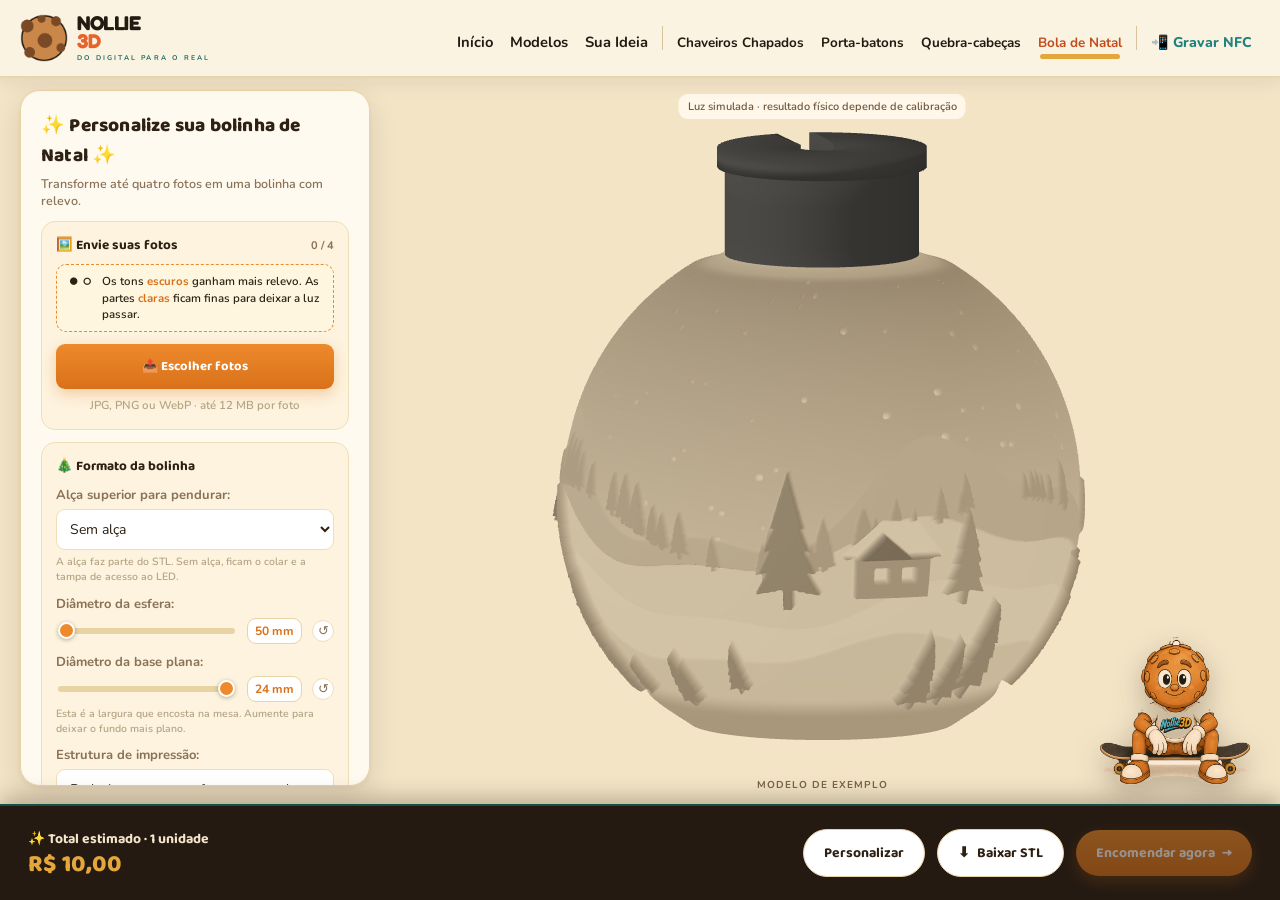
==== commit 9d13824c: "Map each uploaded photo once in full and default to maximum STL quality" ====
--- a/bolinha-de-natal.html
+++ b/bolinha-de-natal.html
@@ -1073,7 +1073,7 @@
                     ⚙
                 </button>
             </div>
-        </nav><main><aside id="ui-container" class="panel-collapsed" aria-label="Personalização"><h1 class="panel-title">✨ Personalize sua bolinha de Natal ✨</h1><p class="panel-sub">Transforme até quatro fotos em uma bolinha com relevo.</p><section class="option-group"><h2 class="card-heading">🖼️ Envie suas fotos <span id="count" class="photo-count">0 / 4</span></h2><div class="mini-guide"><span class="mini-guide-icon">⚫⚪</span><span>Os tons <strong>escuros</strong> ganham mais relevo. As partes <strong>claras</strong> ficam finas para deixar a luz passar.</span></div><div class="upload-area" id="drop"><input type="file" id="files" multiple accept="image/jpeg,image/png,image/webp"><label class="upload-btn" for="files">📤 Escolher fotos</label><span class="upload-filename">JPG, PNG ou WebP · até 12 MB por foto</span></div><div id="message" class="field-note" role="status"></div><div id="thumbs"></div><div id="photoTools" hidden><div class="photo-tools-row"><strong id="photoTitle" class="field-label"></strong><button type="button" class="reset-field-btn" id="prev" aria-label="Mover foto para a esquerda">←</button><button type="button" class="reset-field-btn" id="next" aria-label="Mover foto para a direita">→</button><button type="button" class="photo-action" id="remove">Remover</button></div><div id="cropWrap"><canvas id="crop" aria-label="Recorte da foto"></canvas></div><p class="field-note">Arraste o recorte ou use os controles abaixo.</p><label class="field-label" for="zoom">Zoom da foto</label><div class="slider-container"><input type="range" id="zoom" min="1" max="3" step="0.05" value="1"><button class="reset-field-btn" type="button" data-reset="zoom" aria-label="Restaurar zoom da foto">↺</button></div><label class="field-label" for="panX">Posição horizontal</label><div class="slider-container"><input type="range" id="panX" min="-1" max="1" step="0.01" value="0"><button class="reset-field-btn" type="button" data-reset="panX" aria-label="Restaurar posição horizontal">↺</button></div><label class="field-label" for="panY">Posição vertical</label><div class="slider-container"><input type="range" id="panY" min="-1" max="1" step="0.01" value="0"><button class="reset-field-btn" type="button" data-reset="panY" aria-label="Restaurar posição vertical">↺</button></div><label class="field-label" for="contrast">Contraste</label><div class="slider-container"><input type="range" id="contrast" min="0.55" max="1.8" step="0.05" value="1"><button class="reset-field-btn" type="button" data-reset="contrast" aria-label="Restaurar contraste">↺</button></div><label class="field-label" for="sharp">Nitidez dos detalhes:</label><div class="slider-container"><input id="sharp" type="range" min="0" max="1.5" step=".05" value=".65"><button type="button" class="reset-field-btn" data-reset="sharp" aria-label="Restaurar nitidez">↺</button></div></div></section><section class="option-group"><h2 class="card-heading">🎄 Formato da bolinha</h2><label class="field-label" for="support">Alça superior para pendurar:</label><select id="support"><option value="arch">Alça triangular</option><option value="round">Alça arredondada</option><option value="none" selected>Sem alça</option></select><p class="field-note">A alça faz parte do STL. Sem alça, ficam o colar e a tampa de acesso ao LED.</p><label class="field-label" for="diam">Diâmetro da esfera:</label><div class="slider-container"><input id="diam" type="range" min="50" max="100" step="1" value="50"><output id="diamVal" for="diam" class="measure">50 mm</output><button class="reset-field-btn" data-reset="diam" type="button" aria-label="Restaurar diâmetro">↺</button></div><label class="field-label" for="baseRatio">Diâmetro da base plana:</label><div class="slider-container"><input id="baseRatio" type="range" min="34" max="48" step="1" value="48" aria-describedby="baseHint" aria-valuetext="24 mm"><output id="baseMeasure" for="baseRatio" class="measure">24 mm</output><button type="button" class="reset-field-btn" data-reset="baseRatio" aria-label="Restaurar base plana">↺</button></div><p id="baseHint" class="field-note">Esta é a largura que encosta na mesa. Aumente para deixar o fundo mais plano.</p><label class="field-label" for="printStrategy">Estrutura de impressão:</label>
+        </nav><main><aside id="ui-container" class="panel-collapsed" aria-label="Personalização"><h1 class="panel-title">✨ Personalize sua bolinha de Natal ✨</h1><p class="panel-sub">Transforme até quatro fotos em uma bolinha com relevo.</p><section class="option-group"><h2 class="card-heading">🖼️ Envie suas fotos <span id="count" class="photo-count">0 / 4</span></h2><div class="mini-guide"><span class="mini-guide-icon">⚫⚪</span><span>Os tons <strong>escuros</strong> ganham mais relevo. As partes <strong>claras</strong> ficam finas para deixar a luz passar.</span></div><div class="upload-area" id="drop"><input type="file" id="files" multiple accept="image/jpeg,image/png,image/webp"><label class="upload-btn" for="files">📤 Escolher fotos</label><span class="upload-filename">JPG, PNG ou WebP · até 12 MB por foto</span></div><div id="message" class="field-note" role="status"></div><div id="thumbs"></div><div id="photoTools" hidden><div class="photo-tools-row"><strong id="photoTitle" class="field-label"></strong><button type="button" class="reset-field-btn" id="prev" aria-label="Mover foto para a esquerda">←</button><button type="button" class="reset-field-btn" id="next" aria-label="Mover foto para a direita">→</button><button type="button" class="photo-action" id="remove">Remover</button></div><label class="field-label" for="photoFit">Aplicação da foto:</label><select id="photoFit" aria-describedby="photoLayoutNote"><option value="full" selected>Imagem inteira · sem cortes</option><option value="crop">Recortar · manter proporção</option></select><p id="photoLayoutNote" class="field-note">Cada foto aparece uma vez ao redor da bolinha.</p><div id="cropWrap"><canvas id="crop" aria-label="Prévia da foto aplicada"></canvas></div><p class="field-note">Em 1×, a opção imagem inteira usa toda a foto. Aumente o zoom para recortar e arraste para escolher a área.</p><label class="field-label" for="zoom">Zoom da foto</label><div class="slider-container"><input type="range" id="zoom" min="1" max="3" step="0.05" value="1"><button class="reset-field-btn" type="button" data-reset="zoom" aria-label="Restaurar zoom da foto">↺</button></div><label class="field-label" for="panX">Posição horizontal</label><div class="slider-container"><input type="range" id="panX" min="-1" max="1" step="0.01" value="0"><button class="reset-field-btn" type="button" data-reset="panX" aria-label="Restaurar posição horizontal">↺</button></div><label class="field-label" for="panY">Posição vertical</label><div class="slider-container"><input type="range" id="panY" min="-1" max="1" step="0.01" value="0"><button class="reset-field-btn" type="button" data-reset="panY" aria-label="Restaurar posição vertical">↺</button></div><label class="field-label" for="contrast">Contraste</label><div class="slider-container"><input type="range" id="contrast" min="0.55" max="1.8" step="0.05" value="1"><button class="reset-field-btn" type="button" data-reset="contrast" aria-label="Restaurar contraste">↺</button></div><label class="field-label" for="sharp">Nitidez dos detalhes:</label><div class="slider-container"><input id="sharp" type="range" min="0" max="1.5" step=".05" value=".65"><button type="button" class="reset-field-btn" data-reset="sharp" aria-label="Restaurar nitidez">↺</button></div></div></section><section class="option-group"><h2 class="card-heading">🎄 Formato da bolinha</h2><label class="field-label" for="support">Alça superior para pendurar:</label><select id="support"><option value="arch">Alça triangular</option><option value="round">Alça arredondada</option><option value="none" selected>Sem alça</option></select><p class="field-note">A alça faz parte do STL. Sem alça, ficam o colar e a tampa de acesso ao LED.</p><label class="field-label" for="diam">Diâmetro da esfera:</label><div class="slider-container"><input id="diam" type="range" min="50" max="100" step="1" value="50"><output id="diamVal" for="diam" class="measure">50 mm</output><button class="reset-field-btn" data-reset="diam" type="button" aria-label="Restaurar diâmetro">↺</button></div><label class="field-label" for="baseRatio">Diâmetro da base plana:</label><div class="slider-container"><input id="baseRatio" type="range" min="34" max="48" step="1" value="48" aria-describedby="baseHint" aria-valuetext="24 mm"><output id="baseMeasure" for="baseRatio" class="measure">24 mm</output><button type="button" class="reset-field-btn" data-reset="baseRatio" aria-label="Restaurar base plana">↺</button></div><p id="baseHint" class="field-note">Esta é a largura que encosta na mesa. Aumente para deixar o fundo mais plano.</p><label class="field-label" for="printStrategy">Estrutura de impressão:</label>
 <select id="printStrategy" aria-describedby="printAdvice">
   <option value="optimized" selected>Reduzir suportes · esfera preservada</option>
   <option value="original">Parede original</option>
@@ -1108,7 +1108,7 @@
 <div id="calibrationSteps" class="calibration-steps" aria-label="Referência das seis espessuras"></div>
 <p class="field-note">Ilumine a amostra com luz uniforme do seu LED. Compare com a escala acima e ajuste transmissão, intensidade e ambiente. Esse ajuste visual reduz diferenças; não garante reprodução exata.</p>
 <div class="mode-switch"><button type="button" id="saveOptics">Salvar ajuste</button><button type="button" id="resetOptics">Restaurar</button></div><p id="opticsStatus" class="field-note" role="status"></p>
-</details></section><section class="option-group"><h2 class="card-heading">🔍 Visualização 3D</h2><label class="field-label" for="assembly">Vista do modelo:</label><select id="assembly"><option value="mounted">Montada</option><option value="top">Detalhe do topo</option><option value="bed">Mesa de impressão</option></select><span class="field-label">Iluminação:</span><div class="mode-switch" role="group" aria-label="Iluminação"><button type="button" id="surface" aria-pressed="false">Superfície</button><button type="button" id="side" aria-pressed="false">Luz rasante</button><button type="button" id="lit" aria-pressed="true">Acesa</button></div><label class="field-label" for="viewZoom">Zoom do modelo:</label><div class="slider-container"><input type="range" id="viewZoom" min=".65" max="4" step=".05" value="1"><output id="zoomValue" class="measure">1,0×</output><button type="button" id="homeView" class="reset-field-btn" title="Redefinir vista" aria-label="Redefinir vista">↺</button></div></section><section class="option-group"><h2 class="card-heading">🖨️ Arquivo de impressão</h2><label class="field-label" for="part">Peças para exportar:</label><select id="part"><option value="all">Bolinha + tampa</option><option value="body">Só a bolinha</option><option value="cap">Só a tampa</option></select><label class="field-label" for="quality">Definição:</label><select id="quality"><option value="standard">Leve</option><option value="fine" selected>Foto · alta</option><option value="ultra">Foto · máxima</option></select><p class="field-note">A definição aumenta o detalhe do STL. A opção máxima gera um arquivo maior.</p><p id="meshState" class="field-note" role="status">Preparando a malha…</p><p id="status" class="field-note" role="status">Sem fotos, o STL usa a paisagem de exemplo.</p><p class="field-note">Diâmetro: <span id="statD">50 mm</span> · Abertura: <span id="statO">14 mm</span></p></section><section class="option-group" aria-labelledby="budgetTitle">
+</details></section><section class="option-group"><h2 class="card-heading">🔍 Visualização 3D</h2><label class="field-label" for="assembly">Vista do modelo:</label><select id="assembly"><option value="mounted">Montada</option><option value="top">Detalhe do topo</option><option value="bed">Mesa de impressão</option></select><span class="field-label">Iluminação:</span><div class="mode-switch" role="group" aria-label="Iluminação"><button type="button" id="surface" aria-pressed="false">Superfície</button><button type="button" id="side" aria-pressed="false">Luz rasante</button><button type="button" id="lit" aria-pressed="true">Acesa</button></div><label class="field-label" for="viewZoom">Zoom do modelo:</label><div class="slider-container"><input type="range" id="viewZoom" min=".65" max="4" step=".05" value="1"><output id="zoomValue" class="measure">1,0×</output><button type="button" id="homeView" class="reset-field-btn" title="Redefinir vista" aria-label="Redefinir vista">↺</button></div></section><section class="option-group"><h2 class="card-heading">🖨️ Arquivo de impressão</h2><label class="field-label" for="part">Peças para exportar:</label><select id="part"><option value="all">Bolinha + tampa</option><option value="body">Só a bolinha</option><option value="cap">Só a tampa</option></select><label class="field-label" for="quality">Definição:</label><select id="quality"><option value="standard">Leve</option><option value="fine">Foto · alta</option><option value="ultra" selected>Foto · máxima</option></select><p class="field-note">A definição aumenta o detalhe do STL. A opção máxima gera um arquivo maior.</p><p id="meshState" class="field-note" role="status">Preparando a malha…</p><p id="status" class="field-note" role="status">Sem fotos, o STL usa a paisagem de exemplo.</p><p class="field-note">Diâmetro: <span id="statD">50 mm</span> · Abertura: <span id="statO">14 mm</span></p></section><section class="option-group" aria-labelledby="budgetTitle">
   <h2 id="budgetTitle" class="card-heading">💰 Orçamento automático</h2>
   <div class="mini-guide green"><span class="mini-guide-icon" aria-hidden="true">💰</span><span>A partir de <strong>R$ 10,00 por bolinha</strong>. O preço acompanha o consumo de PLA do seu modelo: foto, tamanho, espessura e alça entram no cálculo.</span></div>
   <label class="field-label" for="orderQtyInput">Quantidade de bolinhas iguais:</label>
@@ -1799,9 +1799,16 @@
  for(let off of [0,400,800]){let x=off+200,y=315;c.fillStyle='#6c6c6c';c.fillRect(x-29,y-38,58,38);polygon([[x-38,y-36],[x-8,y-65],[x+18,y-64],[x+38,y-36]],'#333');polygon([[x-39,y-38],[x-8,y-69],[x+21,y-67],[x+41,y-37],[x+12,y-38],[x-8,y-58],[x-27,y-36]],'#eee');c.fillStyle='#fafafa';c.fillRect(x-14,y-27,10,12);c.fillRect(x+7,y-27,10,12);pine(x-79,y+8,121,'#4f4f4f');pine(x+61,y+9,85,'#666')}
  hill(375,16,1.2,'#ccc');for(let i=0;i<28;i++){let x=rand()*W;pine(x,414+rand()*25,36+rand()*93,'#555')}}
 landscape();
-function slots(){return photos.length===1?3:photos.length===2?4:Math.max(1,photos.length)}
-function drawCrop(c,p,x,y,w,h){let img=p.img,ar=w/h,iw=img.width,ih=img.height,sw=Math.min(iw,ih*ar)/p.zoom,sh=sw/ar;
- c.save();c.beginPath();c.rect(x,y,w,h);c.clip();c.drawImage(img,(iw-sw)*(p.x+1)/2,(ih-sh)*(p.y+1)/2,sw,sh,x,y,w,h);c.restore()}
+function slots(){return Math.max(1,photos.length)}
+function photoWindow(p,aspect){
+ const iw=p.img.width,ih=p.img.height,zoom=p.zoom||1;
+ const sw=(p.fit==='crop'?Math.min(iw,ih*aspect):iw)/zoom;
+ const sh=p.fit==='crop'?sw/aspect:ih/zoom;
+ return [(iw-sw)*(p.x+1)/2,(ih-sh)*(p.y+1)/2,sw,sh];
+}
+function drawPhoto(c,p,x,y,w,h){
+ c.save();c.beginPath();c.rect(x,y,w,h);c.clip();c.drawImage(p.img,...photoWindow(p,w/h),x,y,w,h);c.restore();
+}
 // Prepare each distinct photo at the sampling density of the physical photo band.
 function boxPass(src,w,h,r,alongX){
  const dst=new Float32Array(src.length),len=alongX?w:h,lines=alongX?h:w,step=alongX?1:w;
@@ -1831,16 +1838,17 @@
  if(!Number.isFinite(W)||!Number.isFinite(H)){rebuild();return}
  const dst=new Uint8Array(W*H),unique=photos.length||1;
  for(let j=0;j<unique;j++){
-  const ph=photos[j],key=ph?[w,H,n,density.span,ph.zoom,ph.x,ph.y,ph.contrast,ph.sharp??.65].join(':'):'';
+  const ph=photos[j],key=ph?[w,H,n,density.span,ph.fit||'full',ph.zoom,ph.x,ph.y,ph.contrast,ph.sharp??.65].join(':'):'';
   let tile=ph?.cachedKey===key&&ph?.cachedTone;
   if(!tile){
    const ctx=canvas(w,H).getContext('2d',{willReadFrequently:true});ctx.imageSmoothingEnabled=true;ctx.imageSmoothingQuality='high';
-   if(ph){ctx.save();const cropWidth=H*TAU/(n*density.span);ctx.scale(w/cropWidth,1);drawCrop(ctx,ph,0,0,cropWidth,H);ctx.restore()}
+   if(ph){ctx.save();const photoWidth=H*TAU/(n*density.span);ctx.scale(w/photoWidth,1);drawPhoto(ctx,ph,0,0,photoWidth,H);ctx.restore()}
    else ctx.drawImage(exampleArt,0,0,w,H);
    tile=photoTone(ctx.getImageData(0,0,w,H).data,w,H,ph?.contrast??1,ph?(ph.sharp??.65):0);
    if(ph){ph.cachedKey=key;ph.cachedTone=tile}
   }
-  for(let k=j;k<n;k+=unique)for(let y=0;y<H;y++)dst.set(tile.subarray(y*w,(y+1)*w),y*W+k*w);
+  // Each upload occupies exactly one sector; never duplicate a photo to fill the sphere.
+  for(let y=0;y<H;y++)dst.set(tile.subarray(y*w,(y+1)*w),y*W+j*w);
   if(ph&&j===sel){const cc=$('crop');cc.width=w;cc.height=H;const c=cc.getContext('2d'),im=c.createImageData(w,H);
    for(let i=0;i<tile.length;i++){const o=i*4;im.data[o]=im.data[o+1]=im.data[o+2]=tile[i];im.data[o+3]=255}
    c.putImageData(im,0,0);
@@ -1850,15 +1858,18 @@
 }
 function refreshUI(){let n=photos.length;$('thumbs').replaceChildren();photos.forEach((p,i)=>{let b=document.createElement('button'),im=document.createElement('img');im.src=p.url;im.alt='';b.setAttribute('aria-label','Editar foto '+(i+1));b.setAttribute('aria-pressed',String(i===sel));b.append(im);b.onclick=()=>{sel=i;focusPhoto();refreshUI()};$('thumbs').append(b)});
  $('count').textContent=n+' / 4';$('example').textContent=n?n+' FOTO'+(n>1?'S':''):'MODELO DE EXEMPLO';$('photoTools').hidden=!n;
- if(n){let p=photos[sel];$('photoTitle').textContent='Foto '+(sel+1)+' de '+n;$('zoom').value=p.zoom;$('contrast').value=p.contrast;$('sharp').value=p.sharp??.65;$('panX').value=p.x;$('panY').value=p.y;$('prev').disabled=sel===0;$('next').disabled=sel===n-1}
+ if(n){let p=photos[sel];$('photoTitle').textContent='Foto '+(sel+1)+' de '+n;$('photoFit').value=p.fit||'full';$('zoom').value=p.zoom;$('contrast').value=p.contrast;$('sharp').value=p.sharp??.65;$('panX').value=p.x;$('panY').value=p.y;$('prev').disabled=sel===0;$('next').disabled=sel===n-1;
+  $('photoLayoutNote').textContent=(n===1?'Uma foto ocupa a volta completa da bolinha. Gire o modelo para ver toda a imagem.':'Cada uma das '+n+' fotos aparece uma vez, em uma parte da volta da bolinha.')+(p.fit==='crop'?' O recorte mantém a proporção e pode cortar as bordas.':' A imagem inteira se adapta à área curva; sua proporção pode mudar.');
+ }
  $('status').textContent=n?'STL em milímetros, pronto para abrir no fatiador.':'Sem fotos, o STL usa a paisagem de exemplo.';makeTex()}
 function focusPhoto(){yaw=TAU*(sel+.5)/slots()}
 async function addFiles(files){if(loading)return;loading=true;refreshOrderQuote();$('save').disabled=true;$('files').disabled=true;let errs=[],added=false;$('message').textContent='Lendo as fotos…';
  for(const f of Array.from(files)){if(photos.length===4){errs.push('Limite de 4 fotos.');break}if(f.size>12*1024*1024||!['image/png','image/jpeg','image/webp'].includes(f.type)){errs.push('Use JPG, PNG ou WebP de até 12 MB.');continue}
- let u=URL.createObjectURL(f);try{let img=new Image();img.src=u;await img.decode();let ratio=Math.min(1,2700/Math.max(img.width,img.height)),thumb=canvas(Math.max(1,Math.round(img.width*ratio)),Math.max(1,Math.round(img.height*ratio))),tc=thumb.getContext('2d');tc.imageSmoothingQuality='high';tc.fillStyle='#fff';tc.fillRect(0,0,thumb.width,thumb.height);tc.drawImage(img,0,0,thumb.width,thumb.height);const iconScale=Math.min(1,100/Math.max(thumb.width,thumb.height)),icon=canvas(Math.max(1,Math.round(thumb.width*iconScale)),Math.max(1,Math.round(thumb.height*iconScale)));icon.getContext('2d').drawImage(thumb,0,0,icon.width,icon.height);photos.push({img:thumb,url:icon.toDataURL('image/jpeg',.80),x:0,y:0,zoom:1,contrast:1,sharp:.65});sel=photos.length-1;added=true}catch{errs.push('Uma imagem não pôde ser lida.')}finally{URL.revokeObjectURL(u)}}
+ let u=URL.createObjectURL(f);try{let img=new Image();img.src=u;await img.decode();let ratio=Math.min(1,2700/Math.max(img.width,img.height)),thumb=canvas(Math.max(1,Math.round(img.width*ratio)),Math.max(1,Math.round(img.height*ratio))),tc=thumb.getContext('2d');tc.imageSmoothingQuality='high';tc.fillStyle='#fff';tc.fillRect(0,0,thumb.width,thumb.height);tc.drawImage(img,0,0,thumb.width,thumb.height);const iconScale=Math.min(1,100/Math.max(thumb.width,thumb.height)),icon=canvas(Math.max(1,Math.round(thumb.width*iconScale)),Math.max(1,Math.round(thumb.height*iconScale)));icon.getContext('2d').drawImage(thumb,0,0,icon.width,icon.height);photos.push({img:thumb,url:icon.toDataURL('image/jpeg',.80),x:0,y:0,zoom:1,fit:'full',contrast:1,sharp:.65});sel=photos.length-1;added=true}catch{errs.push('Uma imagem não pôde ser lida.')}finally{URL.revokeObjectURL(u)}}
  loading=false;$('files').disabled=false;$('save').disabled=false;$('files').value='';$('message').textContent=[...new Set(errs)].join(' ');if(added)focusPhoto();refreshUI()}
 $('files').onchange=e=>addFiles(e.target.files);let drop=$('drop');drop.ondragover=e=>{e.preventDefault();drop.classList.add('drag')};drop.ondragleave=()=>drop.classList.remove('drag');drop.ondrop=e=>{e.preventDefault();drop.classList.remove('drag');addFiles(e.dataTransfer.files)};
 for(const [id,key] of [['zoom','zoom'],['contrast','contrast'],['sharp','sharp'],['panX','x'],['panY','y']])$(id).oninput=e=>{photos[sel][key]=+e.target.value;makeTex()};
+$('photoFit').onchange=e=>{const p=photos[sel];if(!p)return;p.fit=e.target.value;p.zoom=1;p.x=p.y=0;refreshUI()};
 for(const [id,delta] of [['prev',-1],['next',1]])$(id).onclick=()=>{let j=sel+delta;if(j<0||j>=photos.length)return;[photos[sel],photos[j]]=[photos[j],photos[sel]];sel=j;focusPhoto();refreshUI()};
 $('remove').onclick=()=>{photos.splice(sel,1);sel=Math.max(0,Math.min(sel,photos.length-1));focusPhoto();refreshUI()};
 function drag(el,fn){let last=null;el.onpointerdown=e=>{el.setPointerCapture(e.pointerId);last=[e.clientX,e.clientY]};el.onpointermove=e=>{if(!last)return;fn(e.clientX-last[0],e.clientY-last[1]);last=[e.clientX,e.clientY]};el.onlostpointercapture=el.onpointercancel=el.onpointerup=()=>last=null}
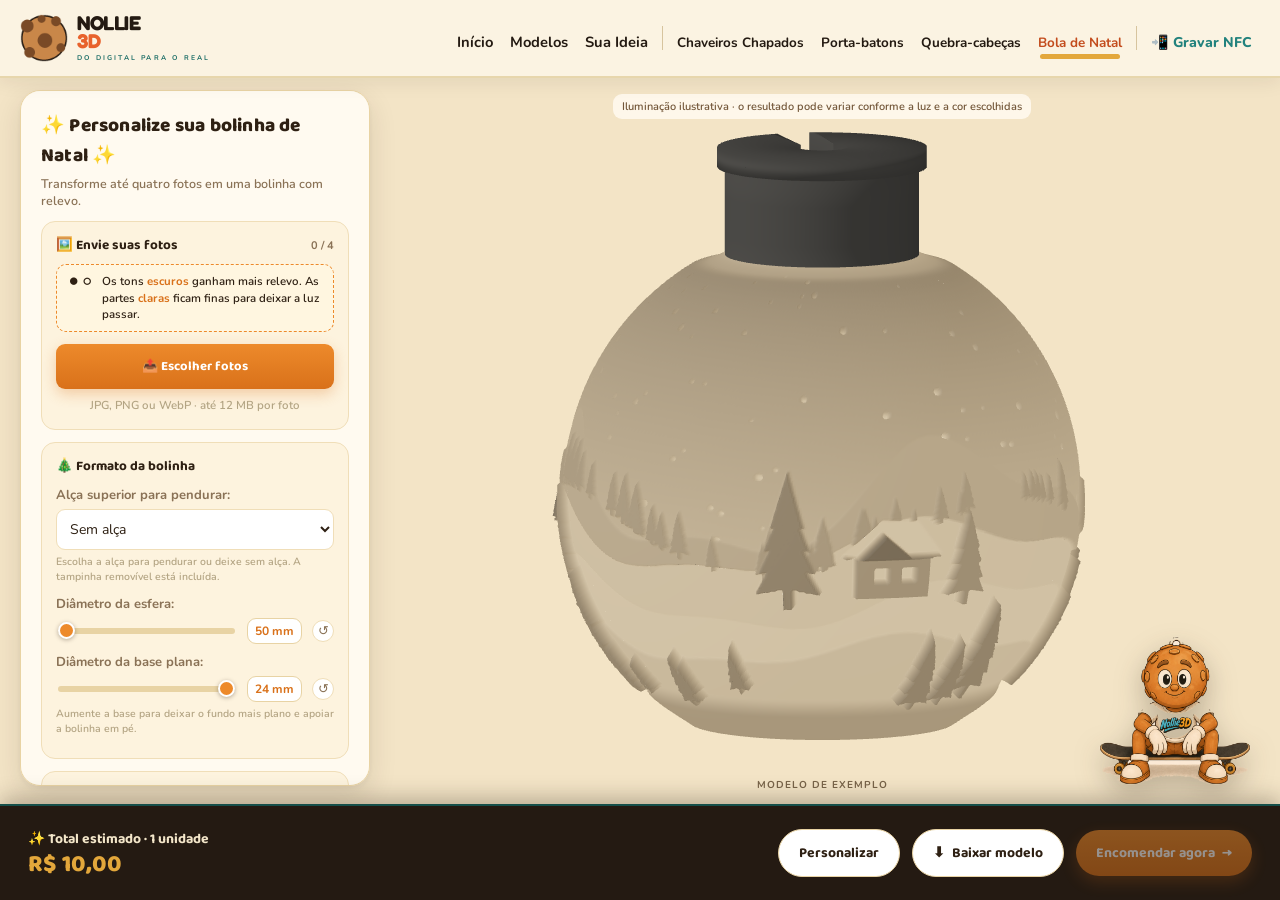
==== commit 90133e91: "Improve ornament cap retention and focus generators on personalization" ====
--- a/bolinha-de-natal.html
+++ b/bolinha-de-natal.html
@@ -1019,6 +1019,9 @@
   .order-dialog-actions{flex-wrap:wrap}
   .order-dialog-actions .btn-cta{flex-grow:1}
 }
+
+/* Production values remain available to the model engine, outside customer controls. */
+[data-production]{display:none!important}
 </style></head><body id="bolinha"><nav class="top-nav nollie-header">
             <a href="index.html#inicio" class="logo home-anchor-link">
                 <img
@@ -1073,7 +1076,8 @@
                     ⚙
                 </button>
             </div>
-        </nav><main><aside id="ui-container" class="panel-collapsed" aria-label="Personalização"><h1 class="panel-title">✨ Personalize sua bolinha de Natal ✨</h1><p class="panel-sub">Transforme até quatro fotos em uma bolinha com relevo.</p><section class="option-group"><h2 class="card-heading">🖼️ Envie suas fotos <span id="count" class="photo-count">0 / 4</span></h2><div class="mini-guide"><span class="mini-guide-icon">⚫⚪</span><span>Os tons <strong>escuros</strong> ganham mais relevo. As partes <strong>claras</strong> ficam finas para deixar a luz passar.</span></div><div class="upload-area" id="drop"><input type="file" id="files" multiple accept="image/jpeg,image/png,image/webp"><label class="upload-btn" for="files">📤 Escolher fotos</label><span class="upload-filename">JPG, PNG ou WebP · até 12 MB por foto</span></div><div id="message" class="field-note" role="status"></div><div id="thumbs"></div><div id="photoTools" hidden><div class="photo-tools-row"><strong id="photoTitle" class="field-label"></strong><button type="button" class="reset-field-btn" id="prev" aria-label="Mover foto para a esquerda">←</button><button type="button" class="reset-field-btn" id="next" aria-label="Mover foto para a direita">→</button><button type="button" class="photo-action" id="remove">Remover</button></div><label class="field-label" for="photoFit">Aplicação da foto:</label><select id="photoFit" aria-describedby="photoLayoutNote"><option value="full" selected>Imagem inteira · sem cortes</option><option value="crop">Recortar · manter proporção</option></select><p id="photoLayoutNote" class="field-note">Cada foto aparece uma vez ao redor da bolinha.</p><div id="cropWrap"><canvas id="crop" aria-label="Prévia da foto aplicada"></canvas></div><p class="field-note">Em 1×, a opção imagem inteira usa toda a foto. Aumente o zoom para recortar e arraste para escolher a área.</p><label class="field-label" for="zoom">Zoom da foto</label><div class="slider-container"><input type="range" id="zoom" min="1" max="3" step="0.05" value="1"><button class="reset-field-btn" type="button" data-reset="zoom" aria-label="Restaurar zoom da foto">↺</button></div><label class="field-label" for="panX">Posição horizontal</label><div class="slider-container"><input type="range" id="panX" min="-1" max="1" step="0.01" value="0"><button class="reset-field-btn" type="button" data-reset="panX" aria-label="Restaurar posição horizontal">↺</button></div><label class="field-label" for="panY">Posição vertical</label><div class="slider-container"><input type="range" id="panY" min="-1" max="1" step="0.01" value="0"><button class="reset-field-btn" type="button" data-reset="panY" aria-label="Restaurar posição vertical">↺</button></div><label class="field-label" for="contrast">Contraste</label><div class="slider-container"><input type="range" id="contrast" min="0.55" max="1.8" step="0.05" value="1"><button class="reset-field-btn" type="button" data-reset="contrast" aria-label="Restaurar contraste">↺</button></div><label class="field-label" for="sharp">Nitidez dos detalhes:</label><div class="slider-container"><input id="sharp" type="range" min="0" max="1.5" step=".05" value=".65"><button type="button" class="reset-field-btn" data-reset="sharp" aria-label="Restaurar nitidez">↺</button></div></div></section><section class="option-group"><h2 class="card-heading">🎄 Formato da bolinha</h2><label class="field-label" for="support">Alça superior para pendurar:</label><select id="support"><option value="arch">Alça triangular</option><option value="round">Alça arredondada</option><option value="none" selected>Sem alça</option></select><p class="field-note">A alça faz parte do STL. Sem alça, ficam o colar e a tampa de acesso ao LED.</p><label class="field-label" for="diam">Diâmetro da esfera:</label><div class="slider-container"><input id="diam" type="range" min="50" max="100" step="1" value="50"><output id="diamVal" for="diam" class="measure">50 mm</output><button class="reset-field-btn" data-reset="diam" type="button" aria-label="Restaurar diâmetro">↺</button></div><label class="field-label" for="baseRatio">Diâmetro da base plana:</label><div class="slider-container"><input id="baseRatio" type="range" min="34" max="48" step="1" value="48" aria-describedby="baseHint" aria-valuetext="24 mm"><output id="baseMeasure" for="baseRatio" class="measure">24 mm</output><button type="button" class="reset-field-btn" data-reset="baseRatio" aria-label="Restaurar base plana">↺</button></div><p id="baseHint" class="field-note">Esta é a largura que encosta na mesa. Aumente para deixar o fundo mais plano.</p><label class="field-label" for="printStrategy">Estrutura de impressão:</label>
+        </nav><main><aside id="ui-container" class="panel-collapsed" aria-label="Personalização"><h1 class="panel-title">✨ Personalize sua bolinha de Natal ✨</h1><p class="panel-sub">Transforme até quatro fotos em uma bolinha com relevo.</p><section class="option-group"><h2 class="card-heading">🖼️ Envie suas fotos <span id="count" class="photo-count">0 / 4</span></h2><div class="mini-guide"><span class="mini-guide-icon">⚫⚪</span><span>Os tons <strong>escuros</strong> ganham mais relevo. As partes <strong>claras</strong> ficam finas para deixar a luz passar.</span></div><div class="upload-area" id="drop"><input type="file" id="files" multiple accept="image/jpeg,image/png,image/webp"><label class="upload-btn" for="files">📤 Escolher fotos</label><span class="upload-filename">JPG, PNG ou WebP · até 12 MB por foto</span></div><div id="message" class="field-note" role="status"></div><div id="thumbs"></div><div id="photoTools" hidden><div class="photo-tools-row"><strong id="photoTitle" class="field-label"></strong><button type="button" class="reset-field-btn" id="prev" aria-label="Mover foto para a esquerda">←</button><button type="button" class="reset-field-btn" id="next" aria-label="Mover foto para a direita">→</button><button type="button" class="photo-action" id="remove">Remover</button></div><label class="field-label" for="photoFit">Aplicação da foto:</label><select id="photoFit" aria-describedby="photoLayoutNote"><option value="full" selected>Imagem inteira · sem cortes</option><option value="crop">Recortar · manter proporção</option></select><p id="photoLayoutNote" class="field-note">Cada foto aparece uma vez ao redor da bolinha.</p><div id="cropWrap"><canvas id="crop" aria-label="Prévia da foto aplicada"></canvas></div><p class="field-note">Em 1×, a opção imagem inteira usa toda a foto. Aumente o zoom para recortar e arraste para escolher a área.</p><label class="field-label" for="zoom">Zoom da foto</label><div class="slider-container"><input type="range" id="zoom" min="1" max="3" step="0.05" value="1"><button class="reset-field-btn" type="button" data-reset="zoom" aria-label="Restaurar zoom da foto">↺</button></div><label class="field-label" for="panX">Posição horizontal</label><div class="slider-container"><input type="range" id="panX" min="-1" max="1" step="0.01" value="0"><button class="reset-field-btn" type="button" data-reset="panX" aria-label="Restaurar posição horizontal">↺</button></div><label class="field-label" for="panY">Posição vertical</label><div class="slider-container"><input type="range" id="panY" min="-1" max="1" step="0.01" value="0"><button class="reset-field-btn" type="button" data-reset="panY" aria-label="Restaurar posição vertical">↺</button></div><label class="field-label" for="contrast">Contraste</label><div class="slider-container"><input type="range" id="contrast" min="0.55" max="1.8" step="0.05" value="1"><button class="reset-field-btn" type="button" data-reset="contrast" aria-label="Restaurar contraste">↺</button></div><label class="field-label" for="sharp">Nitidez dos detalhes:</label><div class="slider-container"><input id="sharp" type="range" min="0" max="1.5" step=".05" value=".65"><button type="button" class="reset-field-btn" data-reset="sharp" aria-label="Restaurar nitidez">↺</button></div></div></section><section class="option-group"><h2 class="card-heading">🎄 Formato da bolinha</h2><label class="field-label" for="support">Alça superior para pendurar:</label><select id="support"><option value="arch">Alça triangular</option><option value="round">Alça arredondada</option><option value="none" selected>Sem alça</option></select><p class="field-note">Escolha a alça para pendurar ou deixe sem alça. A tampinha removível está incluída.</p><label class="field-label" for="diam">Diâmetro da esfera:</label><div class="slider-container"><input id="diam" type="range" min="50" max="100" step="1" value="50"><output id="diamVal" for="diam" class="measure">50 mm</output><button class="reset-field-btn" data-reset="diam" type="button" aria-label="Restaurar diâmetro">↺</button></div><label class="field-label" for="baseRatio">Diâmetro da base plana:</label><div class="slider-container"><input id="baseRatio" type="range" min="34" max="48" step="1" value="48" aria-describedby="baseHint" aria-valuetext="24 mm"><output id="baseMeasure" for="baseRatio" class="measure">24 mm</output><button type="button" class="reset-field-btn" data-reset="baseRatio" aria-label="Restaurar base plana">↺</button></div><p id="baseHint" class="field-note">Aumente a base para deixar o fundo mais plano e apoiar a bolinha em pé.</p><div data-production hidden>
+<label class="field-label" for="printStrategy">Estrutura de impressão:</label>
 <select id="printStrategy" aria-describedby="printAdvice">
   <option value="optimized" selected>Reduzir suportes · esfera preservada</option>
   <option value="original">Parede original</option>
@@ -1085,21 +1089,23 @@
   <p class="field-note">Confira a prévia de camadas: detalhes da foto e a alça arredondada ainda podem precisar de apoio. Use suportes localizados e, quando adequado, somente na mesa, evitando suportes presos dentro da cavidade.</p>
   <p class="field-note">O reforço pode deixar o topo menos translúcido. A prévia iluminada e o orçamento usam a estrutura escolhida.</p>
 </details>
-<details><summary class="card-heading">Ajustes de impressão</summary><div class="setting-line"><label class="field-label" for="opening">Abertura para o LED</label><input class="slider-val-input" id="opening" type="number" min="10" max="22" step="1" value="14"><span class="unit-label">mm</span></div><div class="setting-line"><label class="field-label" for="cable">Rasgo do fio</label><input class="slider-val-input" id="cable" type="number" min="2" max="5" step="0.1" value="3"><span class="unit-label">mm</span></div><div class="setting-line"><label class="field-label" for="thin">Parede clara</label><input class="slider-val-input" id="thin" type="number" min="0.6" max="1.5" step="0.1" value="0.8"><span class="unit-label">mm</span></div><div class="setting-line"><label class="field-label" for="thick">Parede escura</label><input class="slider-val-input" id="thick" type="number" min="1.8" max="4" step="0.1" value="2.8"><span class="unit-label">mm</span></div><div class="mini-guide teal"><span class="mini-guide-icon">💡</span><span>Meça o LED e o fio. A fita passa pela <strong>alça do corpo</strong>; a tampa sai por baixo dela. Confira os apoios no fatiador.</span></div></details></section><section class="option-group"><h2 class="card-heading">🎨 Filamento e luz</h2>
-<label class="field-label" for="filamentColor">Cor da bolinha / filamento:</label>
+
+</div>
+<details data-production hidden><summary class="card-heading">Ajustes de impressão</summary><div class="setting-line"><label class="field-label" for="opening">Abertura para o LED</label><input class="slider-val-input" id="opening" type="number" min="10" max="22" step="1" value="14"><span class="unit-label">mm</span></div><div class="setting-line"><label class="field-label" for="cable">Rasgo do fio</label><input class="slider-val-input" id="cable" type="number" min="2" max="5" step="0.1" value="3"><span class="unit-label">mm</span></div><div class="setting-line"><label class="field-label" for="thin">Parede clara</label><input class="slider-val-input" id="thin" type="number" min="0.6" max="1.5" step="0.1" value="0.8"><span class="unit-label">mm</span></div><div class="setting-line"><label class="field-label" for="thick">Parede escura</label><input class="slider-val-input" id="thick" type="number" min="1.8" max="4" step="0.1" value="2.8"><span class="unit-label">mm</span></div><div class="mini-guide teal"><span class="mini-guide-icon">💡</span><span>Meça o LED e o fio. A fita passa pela <strong>alça do corpo</strong>; a tampa sai por baixo dela. Confira os apoios no fatiador.</span></div></details></section><section class="option-group"><h2 class="card-heading">🎨 Cores e iluminação</h2>
+<label class="field-label" for="filamentColor">Cor da bolinha:</label>
 <div class="optical-color"><input type="color" id="filamentColor" value="#f6f2e8"><span id="filamentHex">#F6F2E8</span></div>
-<div class="optical-swatches" role="group" aria-label="Cores de filamento">
-<button type="button" data-filament="#f6f2e8" data-transmission="45" style="--swatch:#f6f2e8" aria-label="Filamento branco" title="Branco" aria-pressed="true"></button>
-<button type="button" data-filament="#e9c58a" data-transmission="30" style="--swatch:#e9c58a" aria-label="Filamento marfim" title="Marfim" aria-pressed="false"></button>
-<button type="button" data-filament="#bd3641" data-transmission="16" style="--swatch:#bd3641" aria-label="Filamento vermelho" title="Vermelho" aria-pressed="false"></button>
-<button type="button" data-filament="#2b886a" data-transmission="14" style="--swatch:#2b886a" aria-label="Filamento verde" title="Verde" aria-pressed="false"></button>
-<button type="button" data-filament="#467ebf" data-transmission="18" style="--swatch:#467ebf" aria-label="Filamento azul" title="Azul" aria-pressed="false"></button>
-<button type="button" data-filament="#262626" data-transmission="2" style="--swatch:#262626" aria-label="Filamento preto" title="Preto" aria-pressed="false"></button></div>
+<div class="optical-swatches" role="group" aria-label="Cores da bolinha">
+<button type="button" data-filament="#f6f2e8" data-transmission="45" style="--swatch:#f6f2e8" aria-label="Cor branco" title="Branco" aria-pressed="true"></button>
+<button type="button" data-filament="#e9c58a" data-transmission="30" style="--swatch:#e9c58a" aria-label="Cor marfim" title="Marfim" aria-pressed="false"></button>
+<button type="button" data-filament="#bd3641" data-transmission="16" style="--swatch:#bd3641" aria-label="Cor vermelho" title="Vermelho" aria-pressed="false"></button>
+<button type="button" data-filament="#2b886a" data-transmission="14" style="--swatch:#2b886a" aria-label="Cor verde" title="Verde" aria-pressed="false"></button>
+<button type="button" data-filament="#467ebf" data-transmission="18" style="--swatch:#467ebf" aria-label="Cor azul" title="Azul" aria-pressed="false"></button>
+<button type="button" data-filament="#262626" data-transmission="2" style="--swatch:#262626" aria-label="Cor preto" title="Preto" aria-pressed="false"></button></div>
 <label class="field-label" for="ledColor">Cor da luz do LED:</label><div class="optical-color"><input type="color" id="ledColor" value="#ffe2b7"><span id="ledHex">#FFE2B7</span></div>
 <div class="mode-switch led-presets" role="group" aria-label="Cores de LED"><button type="button" data-led="#ffe2b7" aria-pressed="true">Quente</button><button type="button" data-led="#ffffff" aria-pressed="false">Neutra</button><button type="button" data-led="#b8d8ff" aria-pressed="false">Fria</button></div>
 <label class="field-label" for="ledPower">Intensidade da luz</label><div class="slider-container"><input type="range" id="ledPower" min="0" max="5" step="0.05" value="2"><output id="ledPowerValue" class="measure" for="ledPower"></output></div>
-<p class="field-note">As cores são da prévia. O STL contém a forma; escolha o filamento correspondente na impressão.</p>
-<details><summary class="card-heading">Aproximar da minha impressão</summary>
+<p class="field-note">Escolha a cor da bolinha e experimente diferentes iluminações na prévia.</p>
+<details data-production hidden><summary class="card-heading">Aproximar da minha impressão</summary>
 <p class="field-note optical-warning">Simulação aproximada. A cor na tela não determina a transparência real. Filamento, camadas, preenchimento, LED e ambiente mudam o resultado.</p>
 <label class="field-label" for="transmission">Luz que atravessa 1 mm</label><div class="slider-container"><input type="range" id="transmission" min="1" max="95" step="1" value="45"><output id="transmissionValue" class="measure" for="transmission"></output></div><label class="field-label" for="ambientLight">Luz do ambiente</label><div class="slider-container"><input type="range" id="ambientLight" min="0" max="1" step="0.02" value="0.08"><output id="ambientLightValue" class="measure" for="ambientLight"></output></div><label class="field-label" for="ledHeight">Posição vertical do LED</label><div class="slider-container"><input type="range" id="ledHeight" min="-60" max="60" step="5" value="0"><output id="ledHeightValue" class="measure" for="ledHeight"></output></div>
 <p class="field-note">0 = centro da esfera. Valores positivos aproximam o LED do topo. Os valores iniciais de transmissão são estimativas.</p>
@@ -1108,9 +1114,9 @@
 <div id="calibrationSteps" class="calibration-steps" aria-label="Referência das seis espessuras"></div>
 <p class="field-note">Ilumine a amostra com luz uniforme do seu LED. Compare com a escala acima e ajuste transmissão, intensidade e ambiente. Esse ajuste visual reduz diferenças; não garante reprodução exata.</p>
 <div class="mode-switch"><button type="button" id="saveOptics">Salvar ajuste</button><button type="button" id="resetOptics">Restaurar</button></div><p id="opticsStatus" class="field-note" role="status"></p>
-</details></section><section class="option-group"><h2 class="card-heading">🔍 Visualização 3D</h2><label class="field-label" for="assembly">Vista do modelo:</label><select id="assembly"><option value="mounted">Montada</option><option value="top">Detalhe do topo</option><option value="bed">Mesa de impressão</option></select><span class="field-label">Iluminação:</span><div class="mode-switch" role="group" aria-label="Iluminação"><button type="button" id="surface" aria-pressed="false">Superfície</button><button type="button" id="side" aria-pressed="false">Luz rasante</button><button type="button" id="lit" aria-pressed="true">Acesa</button></div><label class="field-label" for="viewZoom">Zoom do modelo:</label><div class="slider-container"><input type="range" id="viewZoom" min=".65" max="4" step=".05" value="1"><output id="zoomValue" class="measure">1,0×</output><button type="button" id="homeView" class="reset-field-btn" title="Redefinir vista" aria-label="Redefinir vista">↺</button></div></section><section class="option-group"><h2 class="card-heading">🖨️ Arquivo de impressão</h2><label class="field-label" for="part">Peças para exportar:</label><select id="part"><option value="all">Bolinha + tampa</option><option value="body">Só a bolinha</option><option value="cap">Só a tampa</option></select><label class="field-label" for="quality">Definição:</label><select id="quality"><option value="standard">Leve</option><option value="fine">Foto · alta</option><option value="ultra" selected>Foto · máxima</option></select><p class="field-note">A definição aumenta o detalhe do STL. A opção máxima gera um arquivo maior.</p><p id="meshState" class="field-note" role="status">Preparando a malha…</p><p id="status" class="field-note" role="status">Sem fotos, o STL usa a paisagem de exemplo.</p><p class="field-note">Diâmetro: <span id="statD">50 mm</span> · Abertura: <span id="statO">14 mm</span></p></section><section class="option-group" aria-labelledby="budgetTitle">
+</details></section><section class="option-group"><h2 class="card-heading">🔍 Prévia do produto</h2><label class="field-label" for="assembly">Ver o produto:</label><select id="assembly"><option value="mounted">Montada</option><option value="top">Detalhe do topo</option></select><span class="field-label">Iluminação:</span><div class="mode-switch" role="group" aria-label="Iluminação"><button type="button" id="surface" aria-pressed="false">Superfície</button><button type="button" id="side" aria-pressed="false">Luz rasante</button><button type="button" id="lit" aria-pressed="true">Acesa</button></div><label class="field-label" for="viewZoom">Zoom do modelo:</label><div class="slider-container"><input type="range" id="viewZoom" min=".65" max="4" step=".05" value="1"><output id="zoomValue" class="measure">1,0×</output><button type="button" id="homeView" class="reset-field-btn" title="Redefinir vista" aria-label="Redefinir vista">↺</button></div></section><section class="option-group"><h2 class="card-heading">✨ Seu modelo</h2><div data-production hidden><label for="part">Peças</label><select id="part"><option value="all" selected>Bolinha + tampa</option><option value="body">Só a bolinha</option><option value="cap">Só a tampa</option></select><label for="quality">Definição</label><select id="quality"><option value="standard">Leve</option><option value="fine">Alta</option><option value="ultra" selected>Máxima</option></select><span id="statO">14 mm</span></div><p id="meshState" class="field-note" role="status">Preparando seu modelo…</p><p id="status" class="field-note" role="status">Envie suas fotos para personalizar.</p><p class="field-note">Tamanho: <span id="statD">50 mm</span></p></section><section class="option-group" aria-labelledby="budgetTitle">
   <h2 id="budgetTitle" class="card-heading">💰 Orçamento automático</h2>
-  <div class="mini-guide green"><span class="mini-guide-icon" aria-hidden="true">💰</span><span>A partir de <strong>R$ 10,00 por bolinha</strong>. O preço acompanha o consumo de PLA do seu modelo: foto, tamanho, espessura e alça entram no cálculo.</span></div>
+  <div class="mini-guide green"><span class="mini-guide-icon" aria-hidden="true">💰</span><span>A partir de <strong>R$ 10,00 por bolinha</strong>. O valor acompanha o tamanho e as opções do seu personalizado.</span></div>
   <label class="field-label" for="orderQtyInput">Quantidade de bolinhas iguais:</label>
   <div class="slider-container">
     <input type="range" id="orderQtyRange" min="1" max="100" step="1" value="1" aria-label="Quantidade de bolinhas, de 1 a 100">
@@ -1119,34 +1125,34 @@
   </div>
   <p id="wholesaleMsg" hidden>Acima de 100 unidades, consulte o valor de atacado pelo WhatsApp.</p>
   <div class="budget-grid">
-    <span>PLA estimado por bolinha:</span><span id="budgetMaterialWeight">—</span>
+    <span data-production hidden>Consumo</span><span id="budgetMaterialWeight" data-production hidden>—</span>
     <span>Preço de uma unidade:</span><span id="budgetBasePrice">—</span>
     <span>Desconto por quantidade:</span><span id="budgetDiscount">—</span>
     <span class="hl">Unitário com desconto:</span><span id="budgetUnitPriceQty" class="hl">—</span>
     <span class="hl">Total estimado:</span><strong id="budgetOrderTotal" class="hl">—</strong>
   </div>
   <p id="orderQuoteStatus" class="field-note quote-status" role="status">Preparando o orçamento…</p>
-  <p class="field-note">Estimativa do conjunto completo, com tampa, alça escolhida e reserva de produção. O consumo final depende do fatiamento.</p>
-  <p class="field-note">Mão de obra e embalagem inclusas. LED e frete não incluídos. Cor do filamento e prazo sujeitos à confirmação da Nollie 3D.</p>
+  <p class="field-note">Estimativa da bolinha completa, com tampinha e a alça escolhida.</p>
+  <p class="field-note">Personalização e embalagem inclusas. LED e frete não incluídos. Confirme a disponibilidade da cor e o prazo com a Nollie 3D.</p>
   <details><summary class="card-heading">Descontos por quantidade</summary>
     <p class="field-note">2–4: até 4% · 5–9: até 7% · 10–19: até 10% · 20–49: até 13% · 50–100: até 15%.</p>
-    <p class="field-note">Os descontos respeitam o mínimo de R$ 10,00 por unidade e valem para cópias deste mesmo modelo. A cor da luz e o modo de visualização não alteram o preço da peça impressa.</p>
+    <p class="field-note">Os descontos respeitam o mínimo de R$ 10,00 por unidade e valem para cópias deste mesmo modelo. A cor da luz e o modo de visualização não alteram o preço do produto.</p>
   </details>
 </section>
-</aside><div id="canvas-container"><div class="preview-area"><canvas id="view" tabindex="0" aria-label="Modelo 3D. Arraste ou use as setas para girar."></canvas><div id="fallback" hidden role="status"></div><span class="lighting-note" id="lightingNote">Luz simulada · resultado físico depende de calibração</span><span class="preview-caption" id="example">MODELO DE EXEMPLO</span></div></div></main><aside id="mascotDock" aria-label="Ajuda do configurador"><div id="mascotTooltip" hidden><button type="button" id="mascotTooltipClose" class="tooltip-close" aria-label="Fechar dica">✕</button><p class="tooltip-title">Dicas rápidas 👋</p><div class="tooltip-item"><span class="ic">🖱️</span>Arraste para girar o modelo.</div><div class="tooltip-item"><span class="ic">🔍</span>Use a roda do mouse ou dois dedos para dar zoom.</div><div class="tooltip-item"><span class="ic">💡</span>Use a luz rasante para ver o relevo.</div></div><button class="mascot-trigger" id="mascotHelp" aria-label="Dicas do mascote" aria-expanded="false" aria-controls="mascotTooltip" type="button"><img id="mascotImg" src="[data-uri]